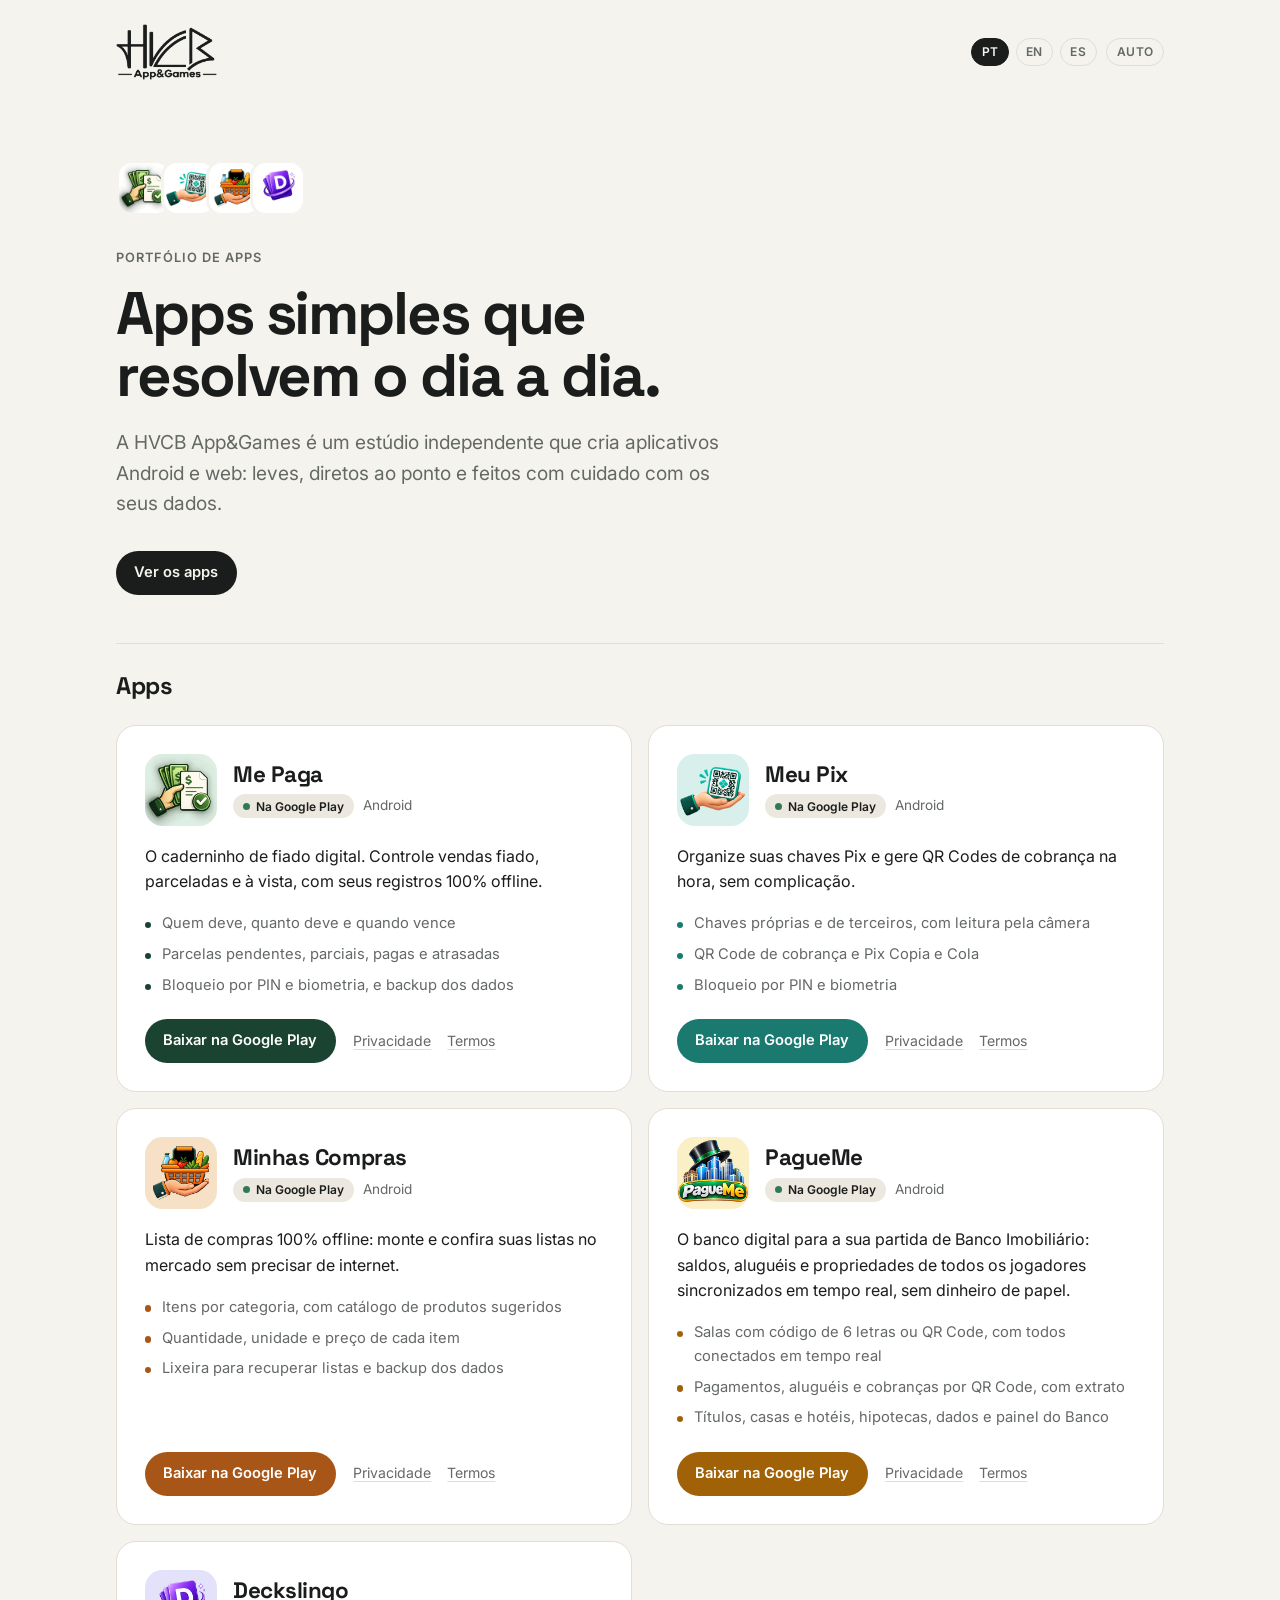
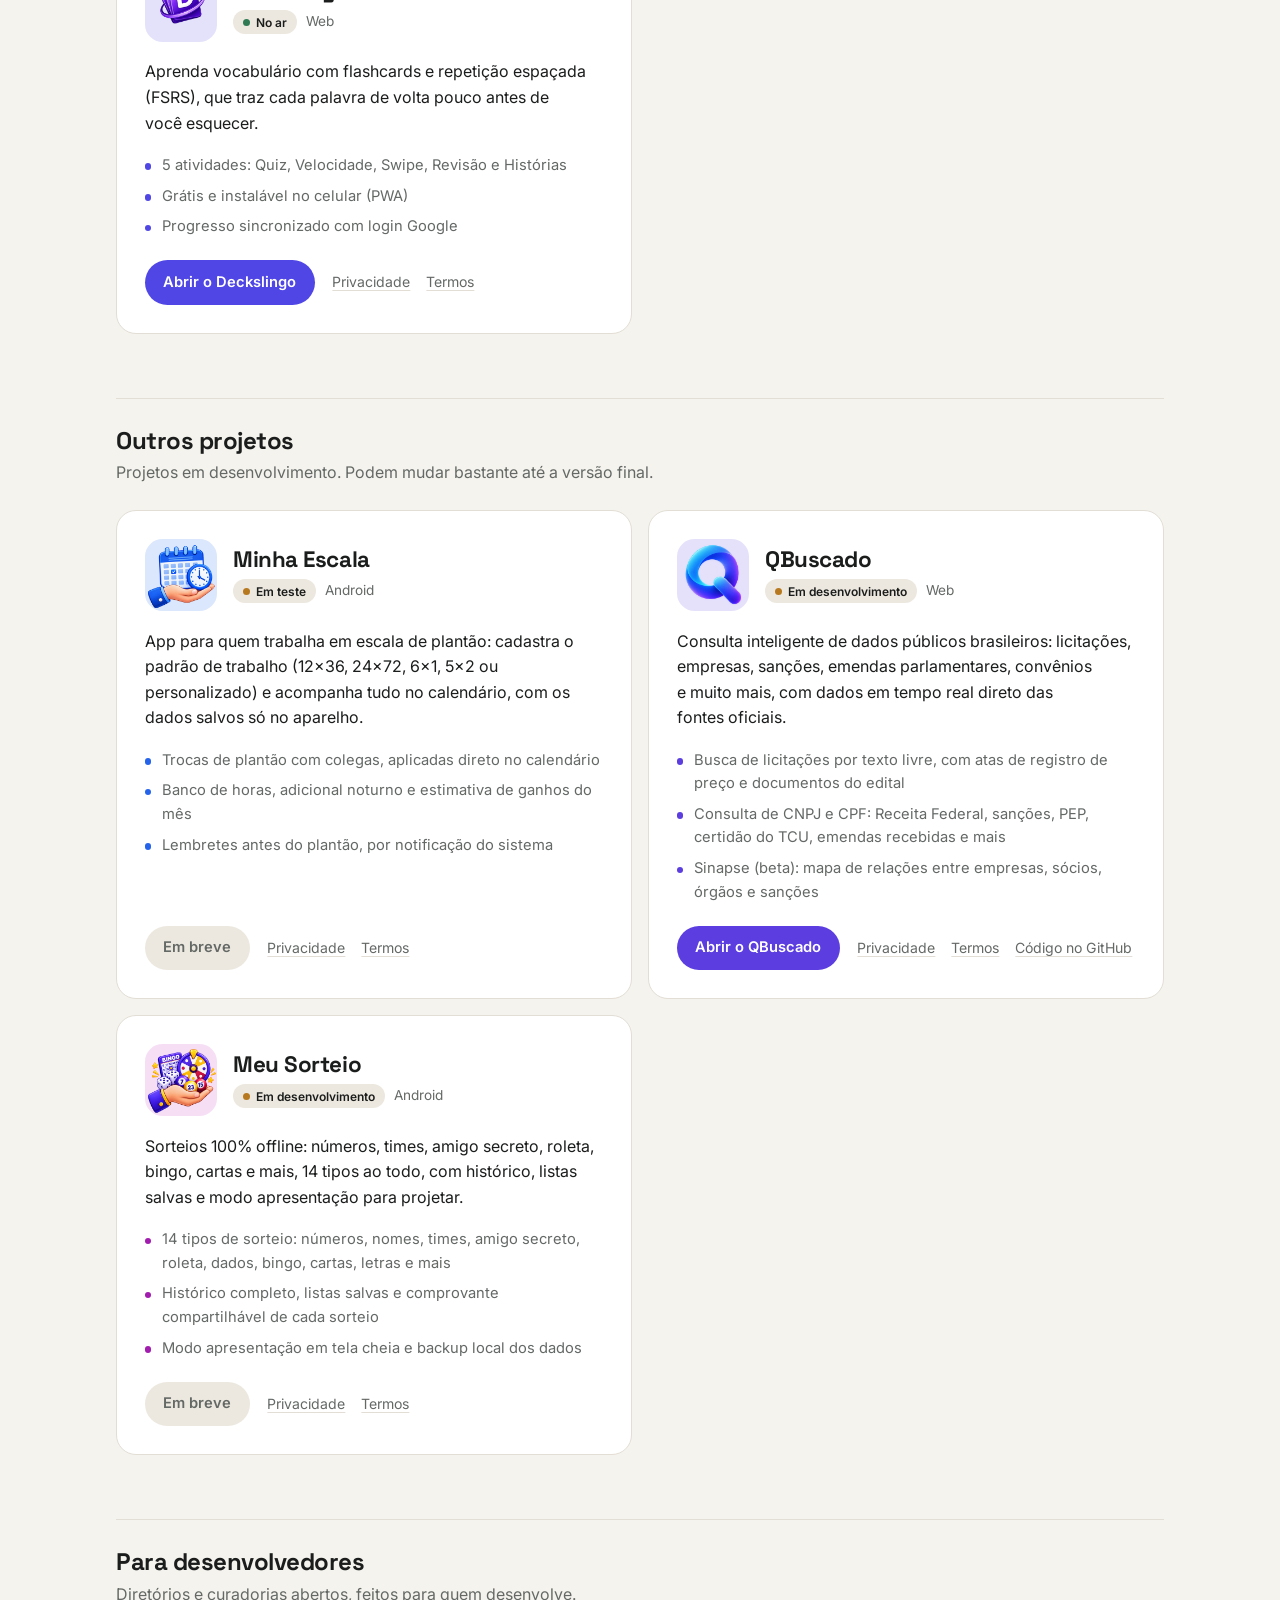
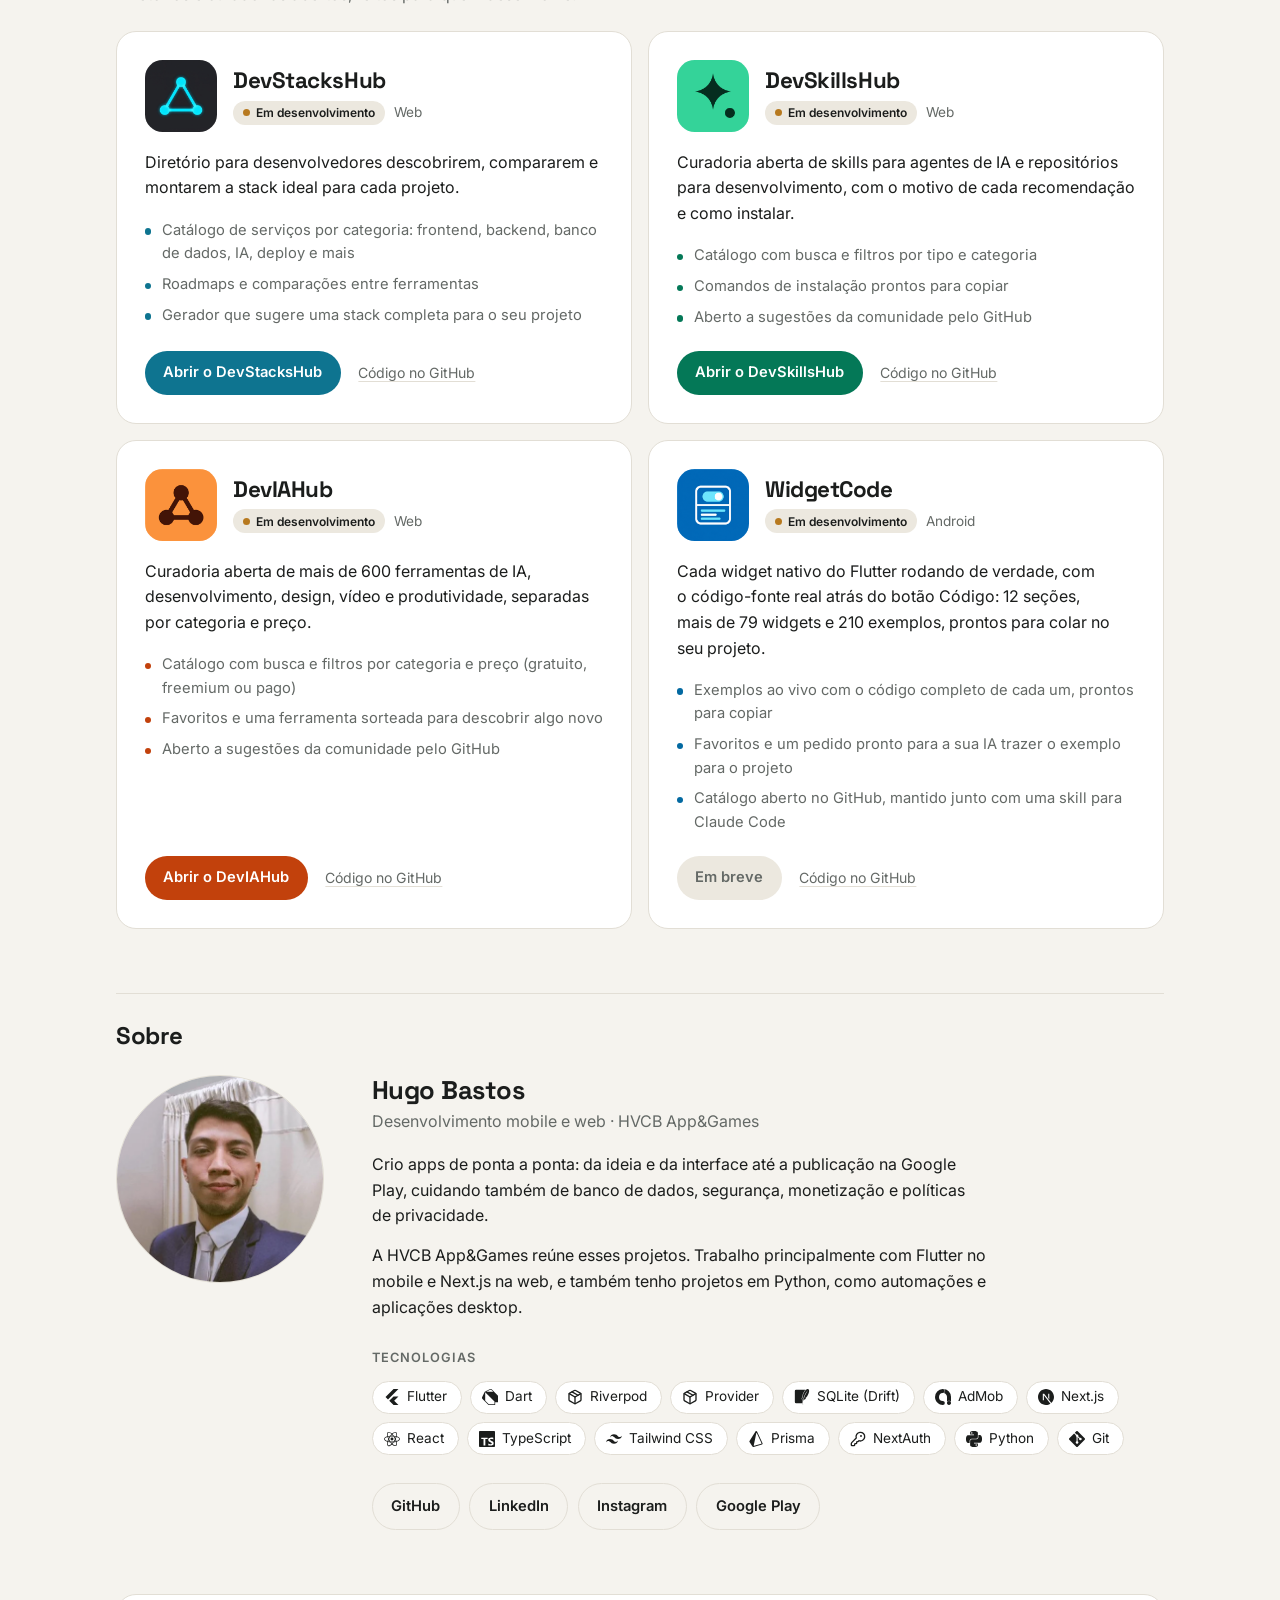
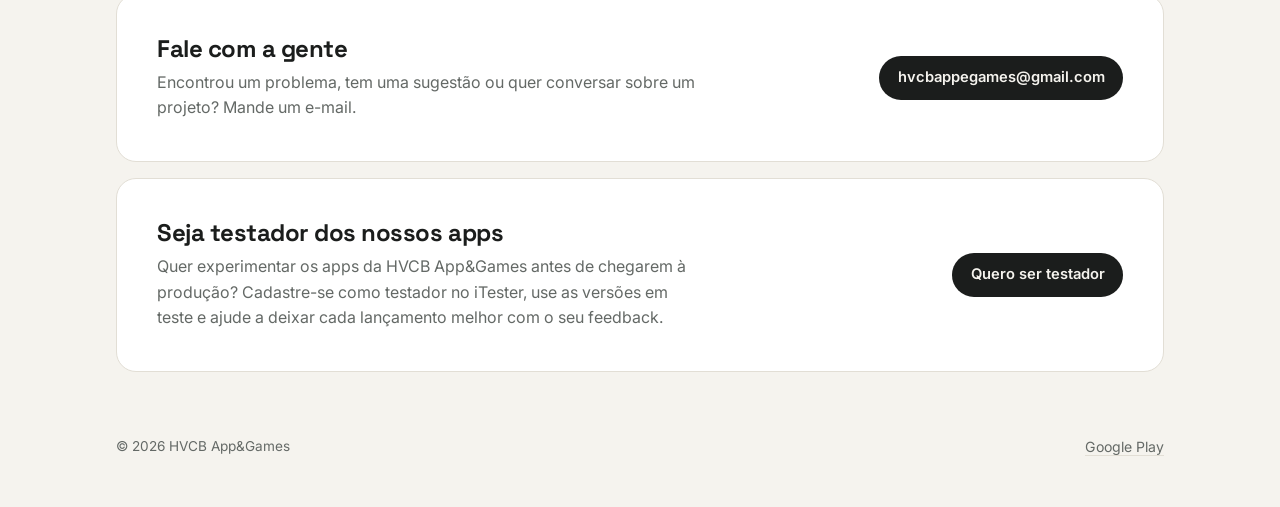
==== index.html @ fd50ecdd "feat: update PagueMe status to "On Google Play" and add app details in multiple languages" ====
<!DOCTYPE html>
<html lang="pt-BR">
<head>
<meta charset="utf-8">
<meta name="viewport" content="width=device-width, initial-scale=1">
<title>HVCB App&amp;Games — Apps para o dia a dia</title>
<meta name="description" content="Portfólio da HVCB App&amp;Games: Me Paga, Meu Pix, Minhas Compras e Deckslingo. Apps Android e web leves, diretos ao ponto e feitos com cuidado com os seus dados.">
<meta name="color-scheme" content="light dark">
<script>try{var t=localStorage.getItem("tema");if(t==="light"||t==="dark")document.documentElement.setAttribute("data-theme",t);}catch(e){}</script>
<meta name="theme-color" content="#F5F3EE" media="(prefers-color-scheme: light)">
<meta name="theme-color" content="#101211" media="(prefers-color-scheme: dark)">
<link rel="canonical" href="https://hugobastoss.github.io/hvcb-appgames/">
<link rel="alternate" hreflang="pt-BR" href="https://hugobastoss.github.io/hvcb-appgames/">
<link rel="alternate" hreflang="en" href="https://hugobastoss.github.io/hvcb-appgames/index-en.html">
<link rel="alternate" hreflang="es" href="https://hugobastoss.github.io/hvcb-appgames/index-es.html">
<link rel="alternate" hreflang="x-default" href="https://hugobastoss.github.io/hvcb-appgames/">
<meta property="og:type" content="website">
<meta property="og:title" content="HVCB App&amp;Games — Apps para o dia a dia">
<meta property="og:description" content="Me Paga, Meu Pix, Minhas Compras e Deckslingo.">
<meta property="og:url" content="https://hugobastoss.github.io/hvcb-appgames/">
<meta property="og:image" content="https://hugobastoss.github.io/hvcb-appgames/assets/banner-largo-grafite.webp">
<meta property="og:image:width" content="2172">
<meta property="og:image:height" content="724">
<meta name="twitter:card" content="summary_large_image">
<meta name="twitter:image" content="https://hugobastoss.github.io/hvcb-appgames/assets/banner-largo-grafite.webp">
<link rel="icon" href="favicon.svg" type="image/svg+xml">
<link rel="preconnect" href="https://fonts.googleapis.com">
<link rel="preconnect" href="https://fonts.gstatic.com" crossorigin>
<link rel="stylesheet" href="https://fonts.googleapis.com/css2?family=Inter:wght@400;500;600&family=Space+Grotesk:wght@600;700&display=swap">
<link rel="stylesheet" href="assets/styles.css">
<script src="assets/theme.js" defer></script>
</head>
<body>
<a class="pular-conteudo" href="#conteudo">Pular para o conteúdo</a>
<div class="container">
  <header class="topo">
    <a class="marca" href="index.html">
      <picture>
        <source srcset="assets/logo-horizontal-branco.webp" media="(prefers-color-scheme: dark)">
        <img src="assets/logo-horizontal-grafite.webp" alt="HVCB App&amp;Games" width="1353" height="753" fetchpriority="high">
      </picture>
    </a>
    <div class="topo-acoes">
      <nav class="idiomas" aria-label="Idioma">
        <a class="ativo" href="index.html" hreflang="pt-BR" aria-current="page">PT</a>
        <a href="index-en.html" hreflang="en">EN</a>
        <a href="index-es.html" hreflang="es">ES</a>
      </nav>
      <button type="button" class="tema-botao" id="temaBotao" aria-label="Tema: Auto. Toque para mudar.">Auto</button>
    </div>
  </header>

  <main id="conteudo" tabindex="-1">
    <section class="hero">
      <div class="hero-icones" aria-hidden="true">
        <img src="assets/icons/mepaga.png" alt="" width="56" height="56">
        <img src="assets/icons/meupix.png" alt="" width="56" height="56">
        <img src="assets/icons/minhascompras.png" alt="" width="56" height="56">
        <img src="assets/icons/deckslingo.png" alt="" width="56" height="56">
      </div>
      <p class="eyebrow">Portfólio de apps</p>
      <h1>Apps simples que resolvem o dia a dia.</h1>
      <p class="lead">A HVCB App&amp;Games é um estúdio independente que cria aplicativos Android e web: leves, diretos ao ponto e feitos com cuidado com os seus dados.</p>
      <div class="hero-acoes">
        <a class="botao botao--ink" href="#apps">Ver os apps</a>
      </div>
    </section>

    <section class="secao" id="apps" aria-labelledby="titulo-apps">
      <div class="secao-titulo"><h2 id="titulo-apps">Apps</h2></div>
      <div class="apps">

        <article class="app app--mepaga">
          <div class="app-topo">
            <img class="app-icone" src="assets/icons/mepaga.png" alt="" width="72" height="72" loading="lazy">
            <div class="app-nome">
              <h3 translate="no">Me Paga</h3>
              <p class="app-meta"><span class="status">Na Google Play</span><span>Android</span></p>
            </div>
          </div>
          <p>O caderninho de fiado digital. Controle vendas fiado, parceladas e à vista, com seus registros 100% offline.</p>
          <ul class="app-lista">
            <li>Quem deve, quanto deve e quando vence</li>
            <li>Parcelas pendentes, parciais, pagas e atrasadas</li>
            <li>Bloqueio por PIN e biometria, e backup dos dados</li>
          </ul>
          <div class="app-acoes">
            <a class="botao" href="https://play.google.com/store/apps/details?id=com.hvcb.appgames.mepaga" target="_blank" rel="noopener noreferrer">Baixar na Google Play</a>
            <span class="links-legais">
              <a class="link" href="https://hugobastoss.github.io/app-mepaga-docs/politica-de-privacidade.html" target="_blank" rel="noopener noreferrer">Privacidade</a>
              <a class="link" href="https://hugobastoss.github.io/app-mepaga-docs/termos-de-uso.html" target="_blank" rel="noopener noreferrer">Termos</a>
            </span>
          </div>
        </article>

        <article class="app app--meupix">
          <div class="app-topo">
            <img class="app-icone" src="assets/icons/meupix.png" alt="" width="72" height="72" loading="lazy">
            <div class="app-nome">
              <h3 translate="no">Meu Pix</h3>
              <p class="app-meta"><span class="status">Na Google Play</span><span>Android</span></p>
            </div>
          </div>
          <p>Organize suas chaves Pix e gere QR Codes de cobrança na hora, sem complicação.</p>
          <ul class="app-lista">
            <li>Chaves próprias e de terceiros, com leitura pela câmera</li>
            <li>QR Code de cobrança e Pix Copia e Cola</li>
            <li>Bloqueio por PIN e biometria</li>
          </ul>
          <div class="app-acoes">
            <a class="botao" href="https://play.google.com/store/apps/details?id=com.hvcb.appgames.meupix" target="_blank" rel="noopener noreferrer">Baixar na Google Play</a>
            <span class="links-legais">
              <a class="link" href="https://hugobastoss.github.io/app-meupix-docs/politica-de-privacidade.html" target="_blank" rel="noopener noreferrer">Privacidade</a>
              <a class="link" href="https://hugobastoss.github.io/app-meupix-docs/termos-de-uso.html" target="_blank" rel="noopener noreferrer">Termos</a>
            </span>
          </div>
        </article>

        <article class="app app--minhascompras">
          <div class="app-topo">
            <img class="app-icone" src="assets/icons/minhascompras.png" alt="" width="72" height="72" loading="lazy">
            <div class="app-nome">
              <h3 translate="no">Minhas Compras</h3>
              <p class="app-meta"><span class="status">Na Google Play</span><span>Android</span></p>
            </div>
          </div>
          <p>Lista de compras 100% offline: monte e confira suas listas no mercado sem precisar de internet.</p>
          <ul class="app-lista">
            <li>Itens por categoria, com catálogo de produtos sugeridos</li>
            <li>Quantidade, unidade e preço de cada item</li>
            <li>Lixeira para recuperar listas e backup dos dados</li>
          </ul>
          <div class="app-acoes">
            <a class="botao" href="https://play.google.com/store/apps/details?id=com.hvcb.appgames.minhascompras" target="_blank" rel="noopener noreferrer">Baixar na Google Play</a>
            <span class="links-legais">
              <a class="link" href="https://hugobastoss.github.io/app-minhas-compras-docs/politica-de-privacidade.html" target="_blank" rel="noopener noreferrer">Privacidade</a>
              <a class="link" href="https://hugobastoss.github.io/app-minhas-compras-docs/termos-de-uso.html" target="_blank" rel="noopener noreferrer">Termos</a>
            </span>
          </div>
        </article>

        <article class="app app--pagueme">
          <div class="app-topo">
            <img class="app-icone" src="assets/icons/pagueme.png" alt="" width="72" height="72" loading="lazy">
            <div class="app-nome">
              <h3 translate="no">PagueMe</h3>
              <p class="app-meta"><span class="status">Na Google Play</span><span>Android</span></p>
            </div>
          </div>
          <p>O banco digital para a sua partida de Banco Imobiliário: saldos, aluguéis e propriedades de todos os jogadores sincronizados em tempo real, sem dinheiro de papel.</p>
          <ul class="app-lista">
            <li>Salas com código de 6 letras ou QR Code, com todos conectados em tempo real</li>
            <li>Pagamentos, aluguéis e cobranças por QR Code, com extrato</li>
            <li>Títulos, casas e hotéis, hipotecas, dados e painel do Banco</li>
          </ul>
          <div class="app-acoes">
            <a class="botao" href="https://play.google.com/store/apps/details?id=com.hvcb.appgames.pague.me" target="_blank" rel="noopener noreferrer">Baixar na Google Play</a>
            <span class="links-legais">
              <a class="link" href="https://hugobastoss.github.io/app-pagueme-docs/politica-de-privacidade.html" target="_blank" rel="noopener noreferrer">Privacidade</a>
              <a class="link" href="https://hugobastoss.github.io/app-pagueme-docs/termos-de-uso.html" target="_blank" rel="noopener noreferrer">Termos</a>
            </span>
          </div>
        </article>

        <article class="app app--deckslingo">
          <div class="app-topo">
            <img class="app-icone" src="assets/icons/deckslingo.png" alt="" width="72" height="72" loading="lazy">
            <div class="app-nome">
              <h3 translate="no">Deckslingo</h3>
              <p class="app-meta"><span class="status">No ar</span><span>Web</span></p>
            </div>
          </div>
          <p>Aprenda vocabulário com flashcards e repetição espaçada (FSRS), que traz cada palavra de volta pouco antes de você esquecer.</p>
          <ul class="app-lista">
            <li>5 atividades: Quiz, Velocidade, Swipe, Revisão e Histórias</li>
            <li>Grátis e instalável no celular (PWA)</li>
            <li>Progresso sincronizado com login Google</li>
          </ul>
          <div class="app-acoes">
            <a class="botao" href="https://deckslingo.com" target="_blank" rel="noopener noreferrer">Abrir o Deckslingo</a>
            <span class="links-legais">
              <a class="link" href="https://deckslingo.com/privacidade" target="_blank" rel="noopener noreferrer">Privacidade</a>
              <a class="link" href="https://deckslingo.com/termos" target="_blank" rel="noopener noreferrer">Termos</a>
            </span>
          </div>
        </article>

      </div>
    </section>

    <section class="secao" id="projetos" aria-labelledby="titulo-projetos">
      <div class="secao-titulo">
        <h2 id="titulo-projetos">Outros projetos</h2>
        <p>Projetos em desenvolvimento. Podem mudar bastante até a versão final.</p>
      </div>
      <div class="apps apps--projetos">

        <article class="app app--minhaescala">
          <div class="app-topo">
            <img class="app-icone" src="assets/icons/minhaescala.png" alt="" width="72" height="72" loading="lazy">
            <div class="app-nome">
              <h3 translate="no">Minha Escala</h3>
              <p class="app-meta"><span class="status status--breve">Em teste</span><span>Android</span></p>
            </div>
          </div>
          <p>App para quem trabalha em escala de plantão: cadastra o padrão de trabalho (12x36, 24x72, 6x1, 5x2 ou personalizado) e acompanha tudo no calendário, com os dados salvos só no aparelho.</p>
          <ul class="app-lista">
            <li>Trocas de plantão com colegas, aplicadas direto no calendário</li>
            <li>Banco de horas, adicional noturno e estimativa de ganhos do mês</li>
            <li>Lembretes antes do plantão, por notificação do sistema</li>
          </ul>
          <div class="app-acoes">
            <span class="botao botao--off">Em breve</span>
            <span class="links-legais">
              <a class="link" href="https://hugobastoss.github.io/app-minha-escala-docs/politica-de-privacidade.html" target="_blank" rel="noopener noreferrer">Privacidade</a>
              <a class="link" href="https://hugobastoss.github.io/app-minha-escala-docs/termos-de-uso.html" target="_blank" rel="noopener noreferrer">Termos</a>
            </span>
          </div>
        </article>

        <article class="app app--qbuscado">
          <div class="app-topo">
            <img class="app-icone" src="assets/icons/qbuscado.png" alt="" width="72" height="72" loading="lazy">
            <div class="app-nome">
              <h3 translate="no">QBuscado</h3>
              <p class="app-meta"><span class="status status--breve">Em desenvolvimento</span><span>Web</span></p>
            </div>
          </div>
          <p>Consulta inteligente de dados públicos brasileiros: licitações, empresas, sanções, emendas parlamentares, convênios e muito mais, com dados em tempo real direto das fontes oficiais.</p>
          <ul class="app-lista">
            <li>Busca de licitações por texto livre, com atas de registro de preço e documentos do edital</li>
            <li>Consulta de CNPJ e CPF: Receita Federal, sanções, PEP, certidão do TCU, emendas recebidas e mais</li>
            <li>Sinapse (beta): mapa de relações entre empresas, sócios, órgãos e sanções</li>
          </ul>
          <div class="app-acoes">
            <a class="botao" href="https://qbuscado.vercel.app" target="_blank" rel="noopener noreferrer">Abrir o QBuscado</a>
            <span class="links-legais">
              <a class="link" href="https://qbuscado.vercel.app/politica-de-privacidade" target="_blank" rel="noopener noreferrer">Privacidade</a>
              <a class="link" href="https://qbuscado.vercel.app/termos-de-uso" target="_blank" rel="noopener noreferrer">Termos</a>
              <a class="link" href="https://github.com/hugobastoss/site-qbuscado" target="_blank" rel="noopener noreferrer">Código no GitHub</a>
            </span>
          </div>
        </article>

        <article class="app app--meusorteio">
          <div class="app-topo">
            <img class="app-icone" src="assets/icons/meusorteio.png" alt="" width="72" height="72" loading="lazy">
            <div class="app-nome">
              <h3 translate="no">Meu Sorteio</h3>
              <p class="app-meta"><span class="status status--breve">Em desenvolvimento</span><span>Android</span></p>
            </div>
          </div>
          <p>Sorteios 100% offline: números, times, amigo secreto, roleta, bingo, cartas e mais, 14 tipos ao todo, com histórico, listas salvas e modo apresentação para projetar.</p>
          <ul class="app-lista">
            <li>14 tipos de sorteio: números, nomes, times, amigo secreto, roleta, dados, bingo, cartas, letras e mais</li>
            <li>Histórico completo, listas salvas e comprovante compartilhável de cada sorteio</li>
            <li>Modo apresentação em tela cheia e backup local dos dados</li>
          </ul>
          <div class="app-acoes">
            <span class="botao botao--off">Em breve</span>
            <span class="links-legais">
              <a class="link" href="https://hugobastoss.github.io/app-meu-sorteio-docs/politica-de-privacidade.html" target="_blank" rel="noopener noreferrer">Privacidade</a>
              <a class="link" href="https://hugobastoss.github.io/app-meu-sorteio-docs/termos-de-uso.html" target="_blank" rel="noopener noreferrer">Termos</a>
            </span>
          </div>
        </article>

      </div>
    </section>

    <section class="secao" id="desenvolvedores" aria-labelledby="titulo-desenvolvedores">
      <div class="secao-titulo">
        <h2 id="titulo-desenvolvedores">Para desenvolvedores</h2>
        <p>Diretórios e curadorias abertos, feitos para quem desenvolve.</p>
      </div>
      <div class="apps apps--projetos">

        <article class="app app--devstackshub">
          <div class="app-topo">
            <img class="app-icone" src="assets/icons/devstackshub.png" alt="" width="72" height="72" loading="lazy">
            <div class="app-nome">
              <h3 translate="no">DevStacksHub</h3>
              <p class="app-meta"><span class="status status--breve">Em desenvolvimento</span><span>Web</span></p>
            </div>
          </div>
          <p>Diretório para desenvolvedores descobrirem, compararem e montarem a stack ideal para cada projeto.</p>
          <ul class="app-lista">
            <li>Catálogo de serviços por categoria: frontend, backend, banco de dados, IA, deploy e mais</li>
            <li>Roadmaps e comparações entre ferramentas</li>
            <li>Gerador que sugere uma stack completa para o seu projeto</li>
          </ul>
          <div class="app-acoes">
            <a class="botao" href="https://hugobastoss.github.io/devstackshub/" target="_blank" rel="noopener noreferrer">Abrir o DevStacksHub</a>
            <span class="links-legais">
              <a class="link" href="https://github.com/hugobastoss/devstackshub" target="_blank" rel="noopener noreferrer">Código no GitHub</a>
            </span>
          </div>
        </article>

        <article class="app app--devskillshub">
          <div class="app-topo">
            <img class="app-icone" src="assets/icons/devskillshub.png" alt="" width="72" height="72" loading="lazy">
            <div class="app-nome">
              <h3 translate="no">DevSkillsHub</h3>
              <p class="app-meta"><span class="status status--breve">Em desenvolvimento</span><span>Web</span></p>
            </div>
          </div>
          <p>Curadoria aberta de skills para agentes de IA e repositórios para desenvolvimento, com o motivo de cada recomendação e como instalar.</p>
          <ul class="app-lista">
            <li>Catálogo com busca e filtros por tipo e categoria</li>
            <li>Comandos de instalação prontos para copiar</li>
            <li>Aberto a sugestões da comunidade pelo GitHub</li>
          </ul>
          <div class="app-acoes">
            <a class="botao" href="https://hugobastoss.github.io/devskillshub/" target="_blank" rel="noopener noreferrer">Abrir o DevSkillsHub</a>
            <span class="links-legais">
              <a class="link" href="https://github.com/hugobastoss/devskillshub" target="_blank" rel="noopener noreferrer">Código no GitHub</a>
            </span>
          </div>
        </article>

        <article class="app app--deviahub">
          <div class="app-topo">
            <img class="app-icone" src="assets/icons/deviahub.png" alt="" width="72" height="72" loading="lazy">
            <div class="app-nome">
              <h3 translate="no">DevIAHub</h3>
              <p class="app-meta"><span class="status status--breve">Em desenvolvimento</span><span>Web</span></p>
            </div>
          </div>
          <p>Curadoria aberta de mais de 600 ferramentas de IA, desenvolvimento, design, vídeo e produtividade, separadas por categoria e preço.</p>
          <ul class="app-lista">
            <li>Catálogo com busca e filtros por categoria e preço (gratuito, freemium ou pago)</li>
            <li>Favoritos e uma ferramenta sorteada para descobrir algo novo</li>
            <li>Aberto a sugestões da comunidade pelo GitHub</li>
          </ul>
          <div class="app-acoes">
            <a class="botao" href="https://hugobastoss.github.io/deviahub/" target="_blank" rel="noopener noreferrer">Abrir o DevIAHub</a>
            <span class="links-legais">
              <a class="link" href="https://github.com/hugobastoss/deviahub" target="_blank" rel="noopener noreferrer">Código no GitHub</a>
            </span>
          </div>
        </article>

        <article class="app app--widgetcode">
          <div class="app-topo">
            <img class="app-icone" src="assets/icons/widgetcode.png" alt="" width="72" height="72" loading="lazy">
            <div class="app-nome">
              <h3 translate="no">WidgetCode</h3>
              <p class="app-meta"><span class="status status--breve">Em desenvolvimento</span><span>Android</span></p>
            </div>
          </div>
          <p>Cada widget nativo do Flutter rodando de verdade, com o código-fonte real atrás do botão Código: 12 seções, mais de 79 widgets e 210 exemplos, prontos para colar no seu projeto.</p>
          <ul class="app-lista">
            <li>Exemplos ao vivo com o código completo de cada um, prontos para copiar</li>
            <li>Favoritos e um pedido pronto para a sua IA trazer o exemplo para o projeto</li>
            <li>Catálogo aberto no GitHub, mantido junto com uma skill para Claude Code</li>
          </ul>
          <div class="app-acoes">
            <span class="botao botao--off">Em breve</span>
            <span class="links-legais">
              <a class="link" href="https://github.com/hugobastoss/widgetcode" target="_blank" rel="noopener noreferrer">Código no GitHub</a>
            </span>
          </div>
        </article>

      </div>
    </section>

    <section class="secao" id="sobre" aria-labelledby="titulo-sobre">
      <div class="secao-titulo"><h2 id="titulo-sobre">Sobre</h2></div>
      <div class="sobre">
        <img class="sobre-foto" src="assets/hugo-bastos.webp" alt="Foto de Hugo Bastos" width="416" height="416" loading="lazy">
        <div>
          <p class="sobre-nome">Hugo Bastos</p>
          <p class="sobre-papel">Desenvolvimento mobile e web · HVCB App&amp;Games</p>
          <div class="sobre-texto">
            <p>Crio apps de ponta a ponta: da ideia e da interface até a publicação na Google Play, cuidando também de banco de dados, segurança, monetização e políticas de privacidade.</p>
            <p>A HVCB App&amp;Games reúne esses projetos. Trabalho principalmente com Flutter no mobile e Next.js na web, e também tenho projetos em Python, como automações e aplicações desktop.</p>
          </div>

          <h3>Tecnologias</h3>
          <ul class="tecnologias">
            <li><svg aria-hidden="true"><use href="assets/tecnologias.svg#flutter"></use></svg>Flutter</li>
            <li><svg aria-hidden="true"><use href="assets/tecnologias.svg#dart"></use></svg>Dart</li>
            <li><svg aria-hidden="true"><use href="assets/tecnologias.svg#riverpod"></use></svg>Riverpod</li>
            <li><svg aria-hidden="true"><use href="assets/tecnologias.svg#provider"></use></svg>Provider</li>
            <li><svg aria-hidden="true"><use href="assets/tecnologias.svg#sqlite"></use></svg>SQLite (Drift)</li>
            <li><svg aria-hidden="true"><use href="assets/tecnologias.svg#admob"></use></svg>AdMob</li>
            <li><svg aria-hidden="true"><use href="assets/tecnologias.svg#nextjs"></use></svg>Next.js</li>
            <li><svg aria-hidden="true"><use href="assets/tecnologias.svg#react"></use></svg>React</li>
            <li><svg aria-hidden="true"><use href="assets/tecnologias.svg#typescript"></use></svg>TypeScript</li>
            <li><svg aria-hidden="true"><use href="assets/tecnologias.svg#tailwind"></use></svg>Tailwind CSS</li>
            <li><svg aria-hidden="true"><use href="assets/tecnologias.svg#prisma"></use></svg>Prisma</li>
            <li><svg aria-hidden="true"><use href="assets/tecnologias.svg#nextauth"></use></svg>NextAuth</li>
            <li><svg aria-hidden="true"><use href="assets/tecnologias.svg#python"></use></svg>Python</li>
            <li><svg aria-hidden="true"><use href="assets/tecnologias.svg#git"></use></svg>Git</li>
          </ul>

          <div class="sobre-links">
            <a class="botao botao--contorno" href="https://github.com/hugobastoss" target="_blank" rel="noopener noreferrer">GitHub</a>
            <a class="botao botao--contorno" href="https://www.linkedin.com/in/ihugobastos/" target="_blank" rel="noopener noreferrer">LinkedIn</a>
            <a class="botao botao--contorno" href="https://www.instagram.com/ihugobastos" target="_blank" rel="noopener noreferrer">Instagram</a>
            <a class="botao botao--contorno" href="https://play.google.com/store/apps/developer?id=HVCB+App%26Games" target="_blank" rel="noopener noreferrer">Google Play</a>
          </div>
        </div>
      </div>
    </section>

    <section class="secao secao--junto" id="contato" aria-labelledby="titulo-contato">
      <div class="contato">
        <div>
          <h2 id="titulo-contato">Fale com a gente</h2>
          <p>Encontrou um problema, tem uma sugestão ou quer conversar sobre um projeto? Mande um e-mail.</p>
        </div>
        <a class="botao botao--ink" href="mailto:hvcbappegames@gmail.com" target="_blank" rel="noopener noreferrer">hvcbappegames@gmail.com</a>
      </div>
    </section>

    <section class="secao" id="testadores" aria-labelledby="titulo-testadores">
      <div class="contato">
        <div>
          <h2 id="titulo-testadores">Seja testador dos nossos apps</h2>
          <p>Quer experimentar os apps da HVCB App&amp;Games antes de chegarem à produção? Cadastre-se como testador no iTester, use as versões em teste e ajude a deixar cada lançamento melhor com o seu feedback.</p>
        </div>
        <a class="botao botao--ink" href="https://itester.app/pt/user_profile/32" target="_blank" rel="noopener noreferrer">Quero ser testador</a>
      </div>
    </section>
  </main>

  <footer class="rodape">
    <span>© 2026 HVCB App&amp;Games</span>
    <a class="link" href="https://play.google.com/store/apps/developer?id=HVCB+App%26Games" target="_blank" rel="noopener noreferrer">Google Play</a>
  </footer>
</div>
</body>
</html>
---- assets/styles.css ----
:root {
  --paper: #F5F3EE;
  --ink: #1B1D1C;
  --muted: #646966;
  --line: #E2DED5;
  --card: #FFFFFF;
  --soft: #ECE8DF;
  --ok: #2F7A54;
  --wait: #B7791F;
  --radius: 20px;
  --display: "Space Grotesk", ui-sans-serif, system-ui, -apple-system, "Segoe UI", Roboto, sans-serif;
  --body: "Inter", ui-sans-serif, system-ui, -apple-system, "Segoe UI", Roboto, sans-serif;
  color-scheme: light;
}

/* Modo escuro: pelo sistema (se o usuário não escolheu manualmente)... */
@media (prefers-color-scheme: dark) {
  :root:not([data-theme="light"]) {
    --paper: #101211;
    --ink: #ECEAE4;
    --muted: #9CA19E;
    --line: #272B29;
    --card: #181B1A;
    --soft: #222625;
    --ok: #5BC08A;
    --wait: #E0A552;
    color-scheme: dark;
  }
}

/* ...ou escolhido manualmente pelo alternador de tema (assets/theme.js) */
:root[data-theme="dark"] {
  --paper: #101211;
  --ink: #ECEAE4;
  --muted: #9CA19E;
  --line: #272B29;
  --card: #181B1A;
  --soft: #222625;
  --ok: #5BC08A;
  --wait: #E0A552;
  color-scheme: dark;
}

* { margin: 0; padding: 0; box-sizing: border-box; }

html { scroll-behavior: smooth; }

body {
  background: var(--paper);
  color: var(--ink);
  font-family: var(--body);
  font-size: 16px;
  line-height: 1.6;
  -webkit-font-smoothing: antialiased;
  transition: background-color 0.2s ease, color 0.2s ease;
}

a { color: inherit; touch-action: manipulation; -webkit-tap-highlight-color: transparent; }
img { max-width: 100%; display: block; }
a:focus-visible, button:focus-visible { outline: 2px solid var(--ink); outline-offset: 3px; border-radius: 6px; }
p { text-wrap: pretty; }

.pular-conteudo {
  position: absolute; top: -3rem; left: 1rem; z-index: 10;
  background: var(--ink); color: var(--paper);
  padding: 0.6rem 1.1rem; border-radius: 0.6rem;
  text-decoration: none; font-weight: 600; font-size: 0.9rem;
  transition: top 0.15s ease;
}
.pular-conteudo:focus-visible { top: 1rem; outline-offset: 2px; }

.container { max-width: 68rem; margin: 0 auto; padding-inline: 1.25rem; }

/* Topo */
.topo {
  display: flex; align-items: center; justify-content: space-between;
  flex-wrap: wrap; gap: 1rem; padding-block: 1.5rem;
}
.marca { display: block; text-decoration: none; }
.marca img { height: 3.5rem; width: auto; }
.topo-acoes { display: flex; align-items: center; gap: 0.6rem; }
.idiomas { display: flex; gap: 0.4rem; }
.idiomas a {
  font-size: 0.75rem; font-weight: 600; letter-spacing: 0.03em; text-transform: uppercase;
  text-decoration: none; color: var(--muted);
  padding: 0.2rem 0.6rem; border: 1px solid var(--line); border-radius: 999px;
  transition: color 0.15s ease, border-color 0.15s ease, background 0.15s ease;
}
.idiomas a:hover { color: var(--ink); border-color: var(--muted); }
.idiomas a.ativo { background: var(--ink); border-color: var(--ink); color: var(--paper); }

.tema-botao {
  font: inherit; font-size: 0.75rem; font-weight: 600; letter-spacing: 0.03em; text-transform: uppercase;
  color: var(--muted); background: transparent; cursor: pointer;
  padding: 0.2rem 0.6rem; border: 1px solid var(--line); border-radius: 999px;
  transition: color 0.15s ease, border-color 0.15s ease, background 0.15s ease;
}
.tema-botao:hover { color: var(--ink); border-color: var(--muted); }

/* Hero */
.hero { padding-block: 3.5rem 3rem; max-width: 46rem; }
.hero-icones { display: flex; margin-bottom: 2rem; }
.hero-icones img {
  width: 3.5rem; height: 3.5rem; object-fit: cover;
  border-radius: 1rem; border: 3px solid var(--paper); background: var(--card);
  margin-left: -0.7rem;
}
.hero-icones img:first-child { margin-left: 0; }
.eyebrow {
  font-size: 0.8rem; font-weight: 600; letter-spacing: 0.08em;
  text-transform: uppercase; color: var(--muted); margin-bottom: 0.9rem;
}
h1 {
  font-family: var(--display); font-weight: 700;
  font-size: clamp(2.3rem, 6.5vw, 3.75rem); line-height: 1.04; letter-spacing: -0.035em;
  margin-bottom: 1.2rem; text-wrap: balance;
}
.lead { font-size: clamp(1.05rem, 2.2vw, 1.2rem); color: var(--muted); max-width: 38rem; }
.hero-acoes { display: flex; flex-wrap: wrap; align-items: center; gap: 0.75rem 1.25rem; margin-top: 2rem; }

/* Seções */
.secao { padding-bottom: 4rem; }
.secao--junto { padding-bottom: 1rem; }
.secao-titulo { padding-top: 1.75rem; margin-bottom: 1.5rem; border-top: 1px solid var(--line); }
h2 { font-family: var(--display); font-size: 1.5rem; letter-spacing: -0.02em; line-height: 1.2; text-wrap: balance; }
.secao-titulo p { color: var(--muted); margin-top: 0.3rem; }

/* Cards de app */
.apps {
  display: grid; gap: 1rem;
  grid-template-columns: repeat(auto-fit, minmax(min(100%, 22rem), 1fr));
}
/* auto-fill keeps a lone project card at the same width as the app cards */
.apps--projetos { grid-template-columns: repeat(auto-fill, minmax(min(100%, 22rem), 1fr)); }
.app {
  --accent: var(--ink); --accent-soft: var(--soft); --on-accent: var(--paper);
  position: relative;
  display: flex; flex-direction: column; gap: 1.1rem;
  background: var(--card); border: 1px solid var(--line); border-radius: var(--radius);
  padding: clamp(1.25rem, 3vw, 1.75rem);
  transition: border-color 0.2s ease, transform 0.2s ease, background-color 0.2s ease;
}
.app::after {
  content: ""; position: absolute; inset: 0; border-radius: inherit; pointer-events: none;
  box-shadow: 0 16px 32px -20px var(--accent);
  opacity: 0; transition: opacity 0.2s ease;
}
.app:hover {
  border-color: var(--accent);
  transform: translateY(-3px);
}
.app:hover::after { opacity: 1; }

.app-topo { display: flex; align-items: center; gap: 1rem; }
.app-icone {
  width: 4.5rem; height: 4.5rem; flex-shrink: 0; object-fit: cover;
  border-radius: 1.1rem; background: var(--accent-soft);
}
.app-nome { min-width: 0; }
.app-nome h3 { font-family: var(--display); font-size: 1.4rem; letter-spacing: -0.02em; line-height: 1.2; }
.app-meta {
  display: flex; flex-wrap: wrap; align-items: center; gap: 0.35rem 0.6rem;
  margin-top: 0.35rem; font-size: 0.85rem; color: var(--muted);
}
.status {
  display: inline-flex; align-items: center; gap: 0.4rem;
  font-size: 0.75rem; font-weight: 600; color: var(--ink); white-space: nowrap;
  padding: 0.15rem 0.6rem; border-radius: 999px; background: var(--soft);
}
.status::before { content: ""; width: 0.45rem; height: 0.45rem; border-radius: 50%; background: var(--ok); }
.status--breve::before { background: var(--wait); }

.app-lista { list-style: none; display: grid; gap: 0.45rem; font-size: 0.92rem; color: var(--muted); }
.app-lista li { display: flex; gap: 0.65rem; }
.app-lista li::before {
  content: ""; flex-shrink: 0; margin-top: 0.6rem;
  width: 0.4rem; height: 0.4rem; border-radius: 50%; background: var(--accent);
}

.app-acoes {
  display: flex; flex-wrap: wrap; align-items: center; gap: 0.75rem 1.1rem;
  margin-top: auto; padding-top: 0.25rem;
}
.botao {
  display: inline-flex; align-items: center;
  font-size: 0.92rem; font-weight: 600; text-decoration: none; overflow-wrap: anywhere;
  padding: 0.65rem 1.15rem; border-radius: 999px;
  background: var(--accent); color: var(--on-accent);
  transition: opacity 0.15s ease, transform 0.1s ease;
}
.botao:hover { opacity: 0.88; }
.botao:active { transform: scale(0.97); }
.botao--off { background: var(--soft); color: var(--muted); }
.links-legais { display: flex; gap: 1rem; }
.link {
  font-size: 0.88rem; color: var(--muted);
  text-decoration: underline; text-decoration-color: var(--line); text-underline-offset: 3px;
  transition: color 0.15s ease, text-decoration-color 0.15s ease;
}
.link:hover { color: var(--ink); text-decoration-color: currentColor; }

@media (prefers-reduced-motion: reduce) {
  html { scroll-behavior: auto; }
  .app, .botao, .idiomas a, .link { transition: none; }
  .app:hover { transform: none; }
}

.app--mepaga        { --accent: #1B4332; --accent-soft: #DDEEE2; --on-accent: #FFFFFF; }
.app--meupix        { --accent: #1A7A70; --accent-soft: #D9EFEC; --on-accent: #FFFFFF; }
.app--minhascompras { --accent: #A85618; --accent-soft: #F7E1C6; --on-accent: #FFFFFF; }
.app--deckslingo    { --accent: #4F46E5; --accent-soft: #E4E2FB; --on-accent: #FFFFFF; }
.app--devstackshub  { --accent: #0E7490; --accent-soft: #D5F3F9; --on-accent: #FFFFFF; }
.app--devskillshub  { --accent: #047857; --accent-soft: #D1FAE5; --on-accent: #FFFFFF; }
.app--pagueme       { --accent: #A16207; --accent-soft: #FBEFC5; --on-accent: #FFFFFF; }
.app--qbuscado      { --accent: #5B3DE0; --accent-soft: #E6E1FB; --on-accent: #FFFFFF; }
.app--minhaescala   { --accent: #2563EB; --accent-soft: #DBE7FC; --on-accent: #FFFFFF; }
.app--deviahub      { --accent: #C2410C; --accent-soft: #FDE6D1; --on-accent: #FFFFFF; }
.app--widgetcode    { --accent: #0369A1; --accent-soft: #D6ECFB; --on-accent: #FFFFFF; }
.app--meusorteio    { --accent: #A21CAF; --accent-soft: #F6DFF5; --on-accent: #FFFFFF; }

@media (prefers-color-scheme: dark) {
  :root:not([data-theme="light"]) .app--pagueme { --accent: #F5C542; --accent-soft: #33290F; --on-accent: #1F1805; }
  :root:not([data-theme="light"]) .app--qbuscado { --accent: #9B8AFA; --accent-soft: #241F3D; --on-accent: #130F26; }
  :root:not([data-theme="light"]) .app--minhaescala { --accent: #60A5FA; --accent-soft: #15233D; --on-accent: #071224; }
  :root:not([data-theme="light"]) .app--deviahub { --accent: #FB923C; --accent-soft: #3A2415; --on-accent: #241405; }
  :root:not([data-theme="light"]) .app--widgetcode { --accent: #38BDF8; --accent-soft: #0F2938; --on-accent: #04141F; }
  :root:not([data-theme="light"]) .app--meusorteio { --accent: #E879F9; --accent-soft: #3A1638; --on-accent: #230D21; }
  :root:not([data-theme="light"]) .app--devstackshub { --accent: #22D3EE; --accent-soft: #10303A; --on-accent: #06222A; }
  :root:not([data-theme="light"]) .app--devskillshub { --accent: #34D399; --accent-soft: #0F2E24; --on-accent: #052E1F; }
  :root:not([data-theme="light"]) .app--mepaga { --accent: #5BC08A; --accent-soft: #1E3226; --on-accent: #0E1A13; }
  :root:not([data-theme="light"]) .app--meupix { --accent: #5FD1C4; --accent-soft: #17302D; --on-accent: #0B1A18; }
  :root:not([data-theme="light"]) .app--minhascompras { --accent: #F0A25E; --accent-soft: #3A2A1C; --on-accent: #1E130A; }
  :root:not([data-theme="light"]) .app--deckslingo { --accent: #9A94F7; --accent-soft: #25234A; --on-accent: #12112A; }
}

:root[data-theme="dark"] .app--pagueme { --accent: #F5C542; --accent-soft: #33290F; --on-accent: #1F1805; }
:root[data-theme="dark"] .app--qbuscado { --accent: #9B8AFA; --accent-soft: #241F3D; --on-accent: #130F26; }
:root[data-theme="dark"] .app--minhaescala { --accent: #60A5FA; --accent-soft: #15233D; --on-accent: #071224; }
:root[data-theme="dark"] .app--deviahub { --accent: #FB923C; --accent-soft: #3A2415; --on-accent: #241405; }
:root[data-theme="dark"] .app--widgetcode { --accent: #38BDF8; --accent-soft: #0F2938; --on-accent: #04141F; }
:root[data-theme="dark"] .app--meusorteio { --accent: #E879F9; --accent-soft: #3A1638; --on-accent: #230D21; }
:root[data-theme="dark"] .app--devstackshub { --accent: #22D3EE; --accent-soft: #10303A; --on-accent: #06222A; }
:root[data-theme="dark"] .app--devskillshub { --accent: #34D399; --accent-soft: #0F2E24; --on-accent: #052E1F; }
:root[data-theme="dark"] .app--mepaga { --accent: #5BC08A; --accent-soft: #1E3226; --on-accent: #0E1A13; }
:root[data-theme="dark"] .app--meupix { --accent: #5FD1C4; --accent-soft: #17302D; --on-accent: #0B1A18; }
:root[data-theme="dark"] .app--minhascompras { --accent: #F0A25E; --accent-soft: #3A2A1C; --on-accent: #1E130A; }
:root[data-theme="dark"] .app--deckslingo { --accent: #9A94F7; --accent-soft: #25234A; --on-accent: #12112A; }

/* Sobre */
.sobre {
  display: grid; gap: clamp(1.5rem, 4vw, 3rem); align-items: start;
  grid-template-columns: minmax(0, 1fr);
}
.sobre-foto {
  width: 9rem; height: auto; aspect-ratio: 1; object-fit: cover;
  border-radius: 50%; border: 1px solid var(--line); background: var(--soft);
}
.sobre-nome { font-family: var(--display); font-weight: 700; font-size: 1.6rem; letter-spacing: -0.02em; line-height: 1.2; }
.sobre-papel { color: var(--muted); margin-top: 0.2rem; }
.sobre-texto { display: grid; gap: 0.9rem; margin-top: 1.1rem; max-width: 42rem; }
.sobre h3 {
  font-size: 0.8rem; font-weight: 600; letter-spacing: 0.08em; text-transform: uppercase;
  color: var(--muted); margin: 1.75rem 0 0.75rem;
}
.tecnologias { list-style: none; display: flex; flex-wrap: wrap; gap: 0.5rem; }
.tecnologias li {
  display: inline-flex; align-items: center; gap: 0.45rem;
  font-size: 0.85rem; background: var(--card);
  padding: 0.3rem 0.85rem 0.3rem 0.7rem; border: 1px solid var(--line); border-radius: 999px;
}
.tecnologias svg { width: 1rem; height: 1rem; flex-shrink: 0; fill: currentColor; }
.sobre-links { display: flex; flex-wrap: wrap; gap: 0.6rem; margin-top: 1.75rem; }
.botao--contorno { background: transparent; color: var(--ink); border: 1px solid var(--line); }
.botao--contorno:hover { border-color: var(--ink); opacity: 1; }

@media (min-width: 48rem) {
  .sobre { grid-template-columns: 13rem minmax(0, 1fr); }
  .sobre-foto { width: 13rem; }
}

/* Contato */
.contato {
  display: flex; flex-wrap: wrap; align-items: center; justify-content: space-between; gap: 1.25rem;
  background: var(--card); border: 1px solid var(--line); border-radius: var(--radius);
  padding: clamp(1.5rem, 4vw, 2.5rem);
}
.contato h2 { margin-bottom: 0.4rem; }
.contato p { color: var(--muted); max-width: 34rem; }
.botao--ink { background: var(--ink); color: var(--paper); }

/* Rodapé */
.rodape {
  display: flex; flex-wrap: wrap; justify-content: space-between; gap: 0.5rem;
  padding-block: 0 3rem; font-size: 0.85rem; color: var(--muted);
}
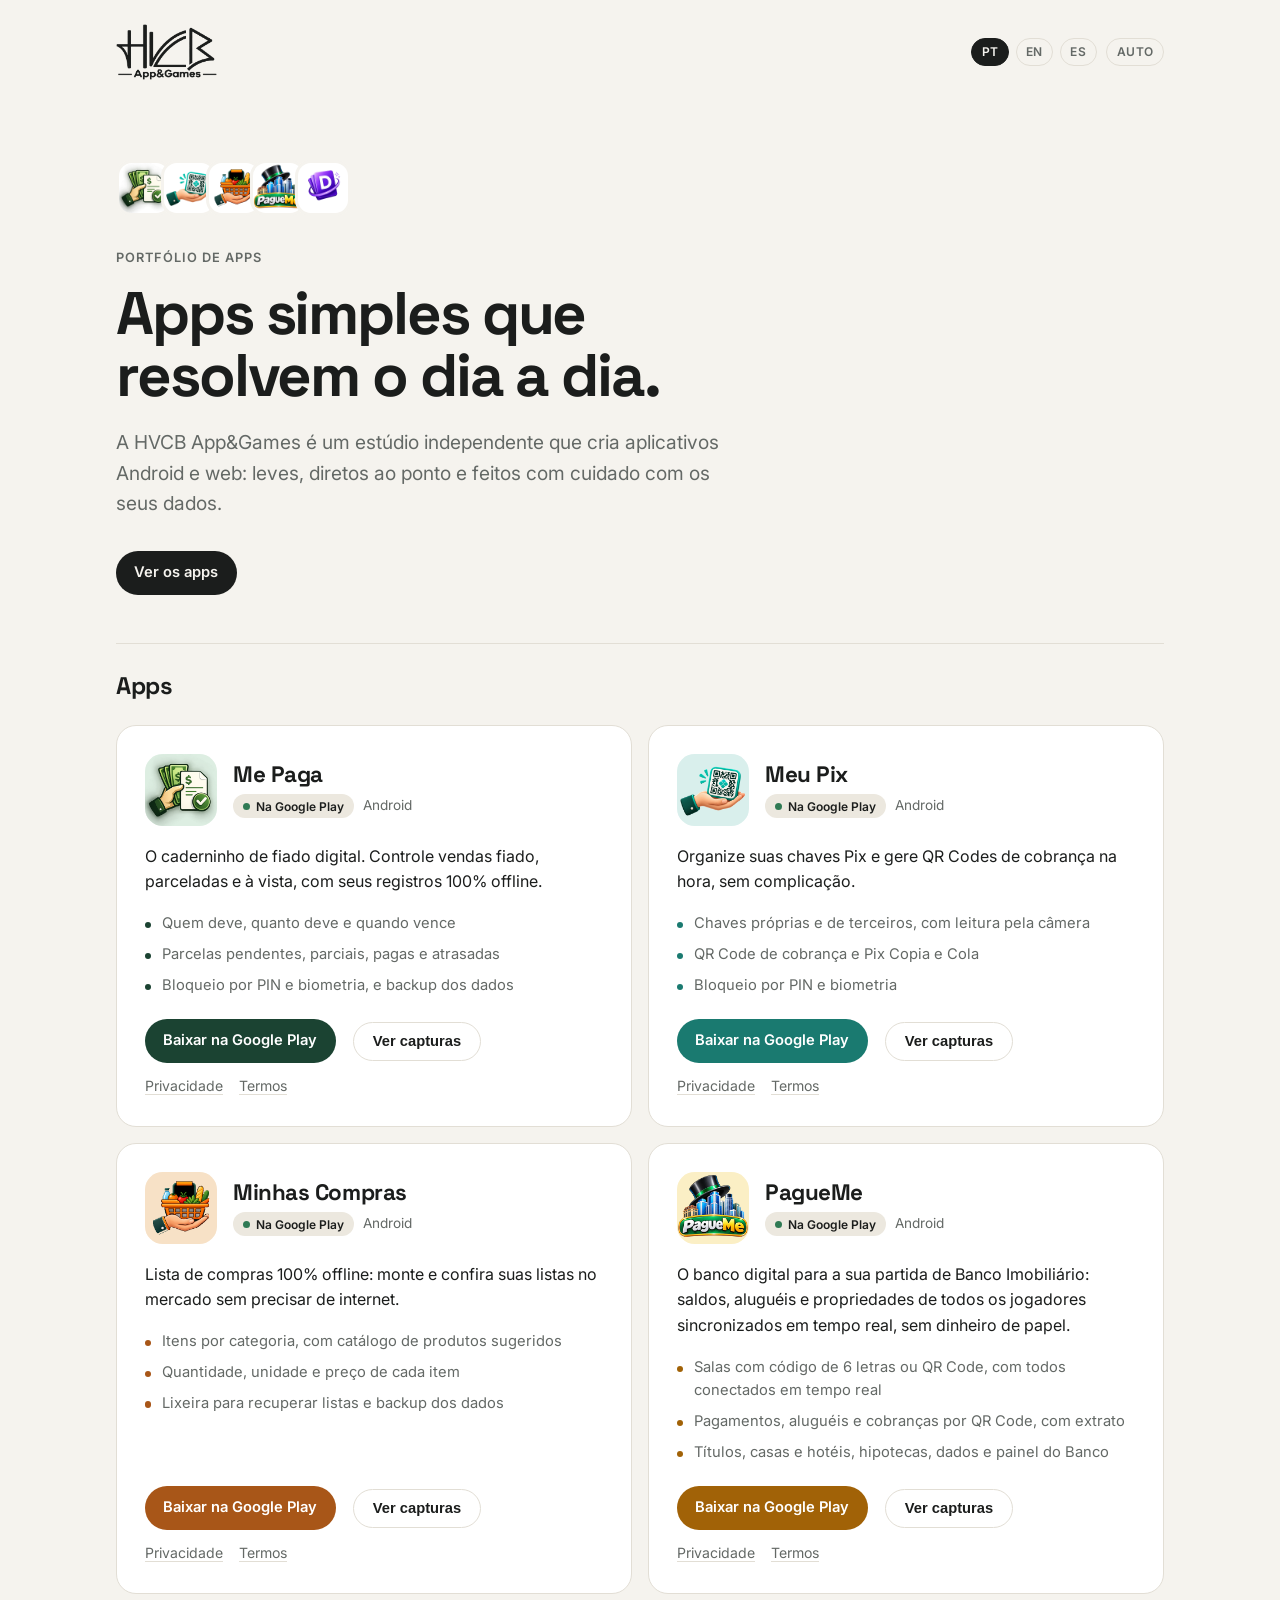
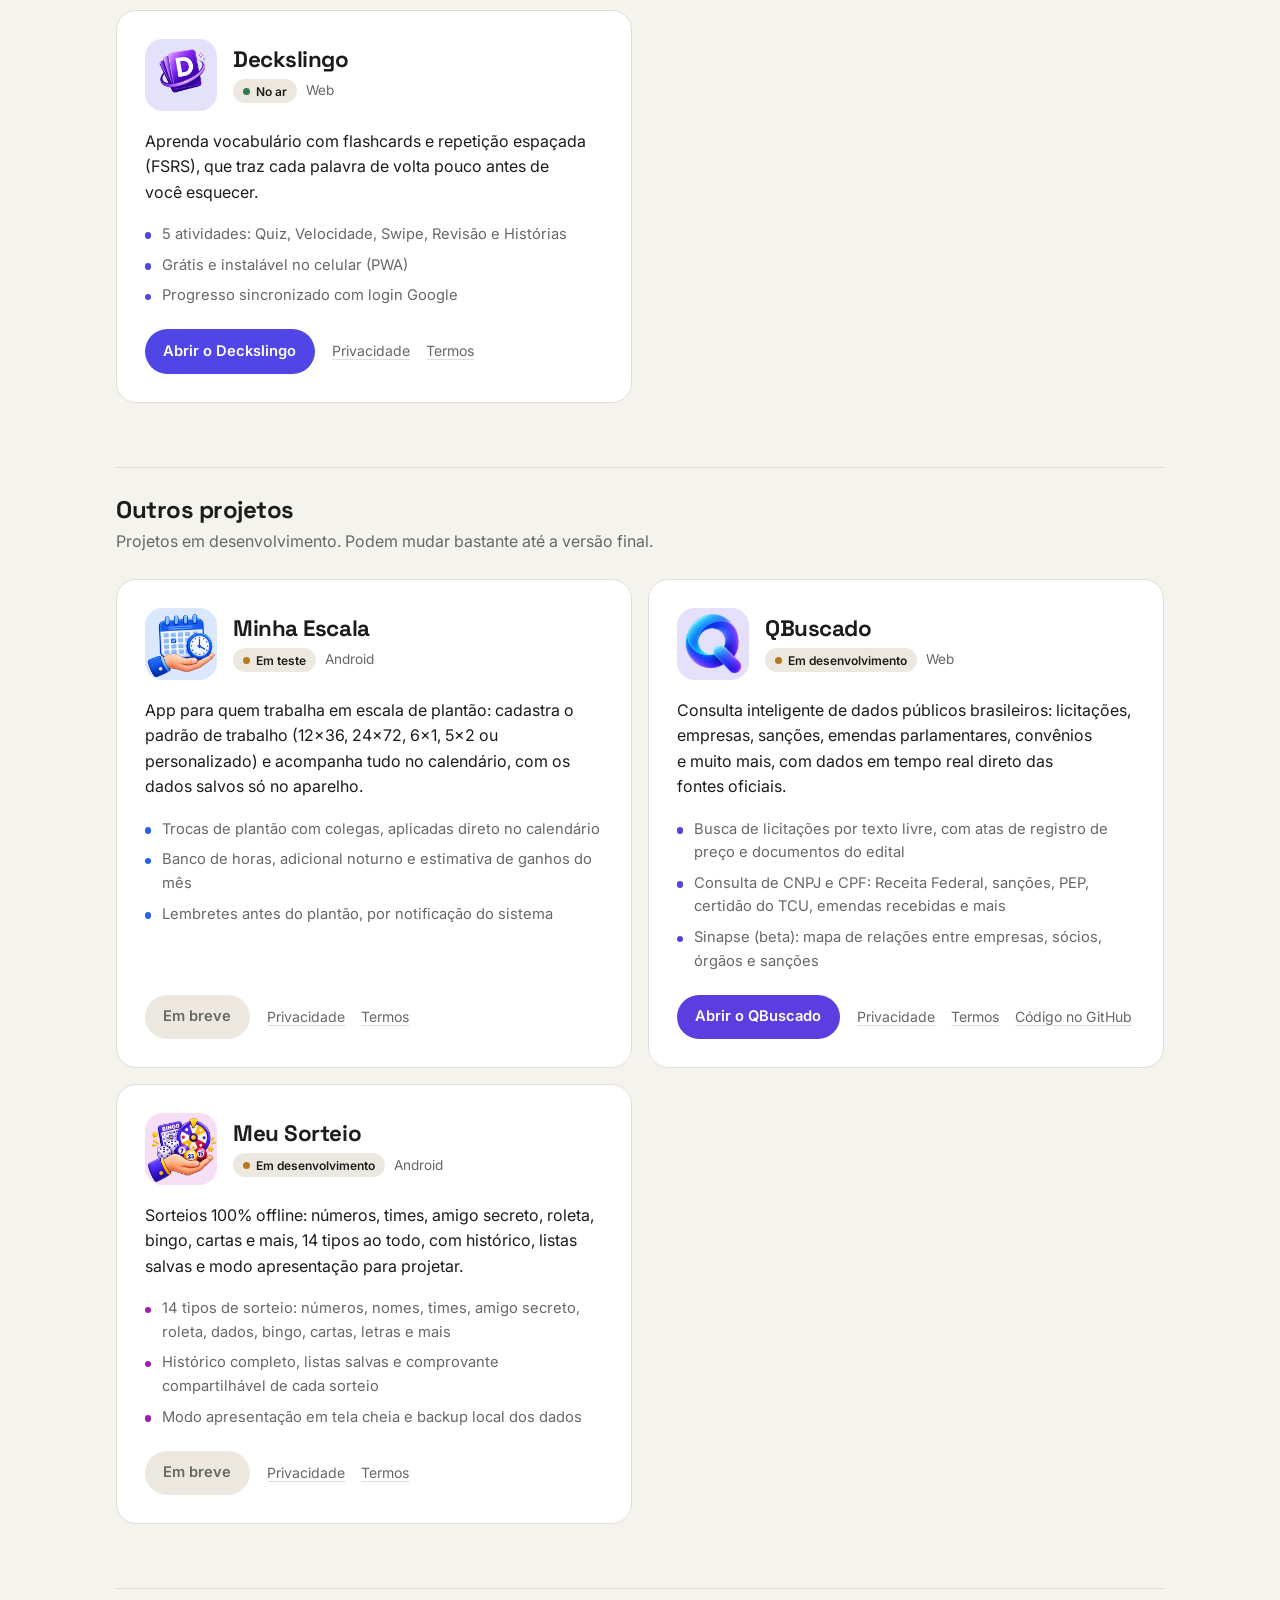
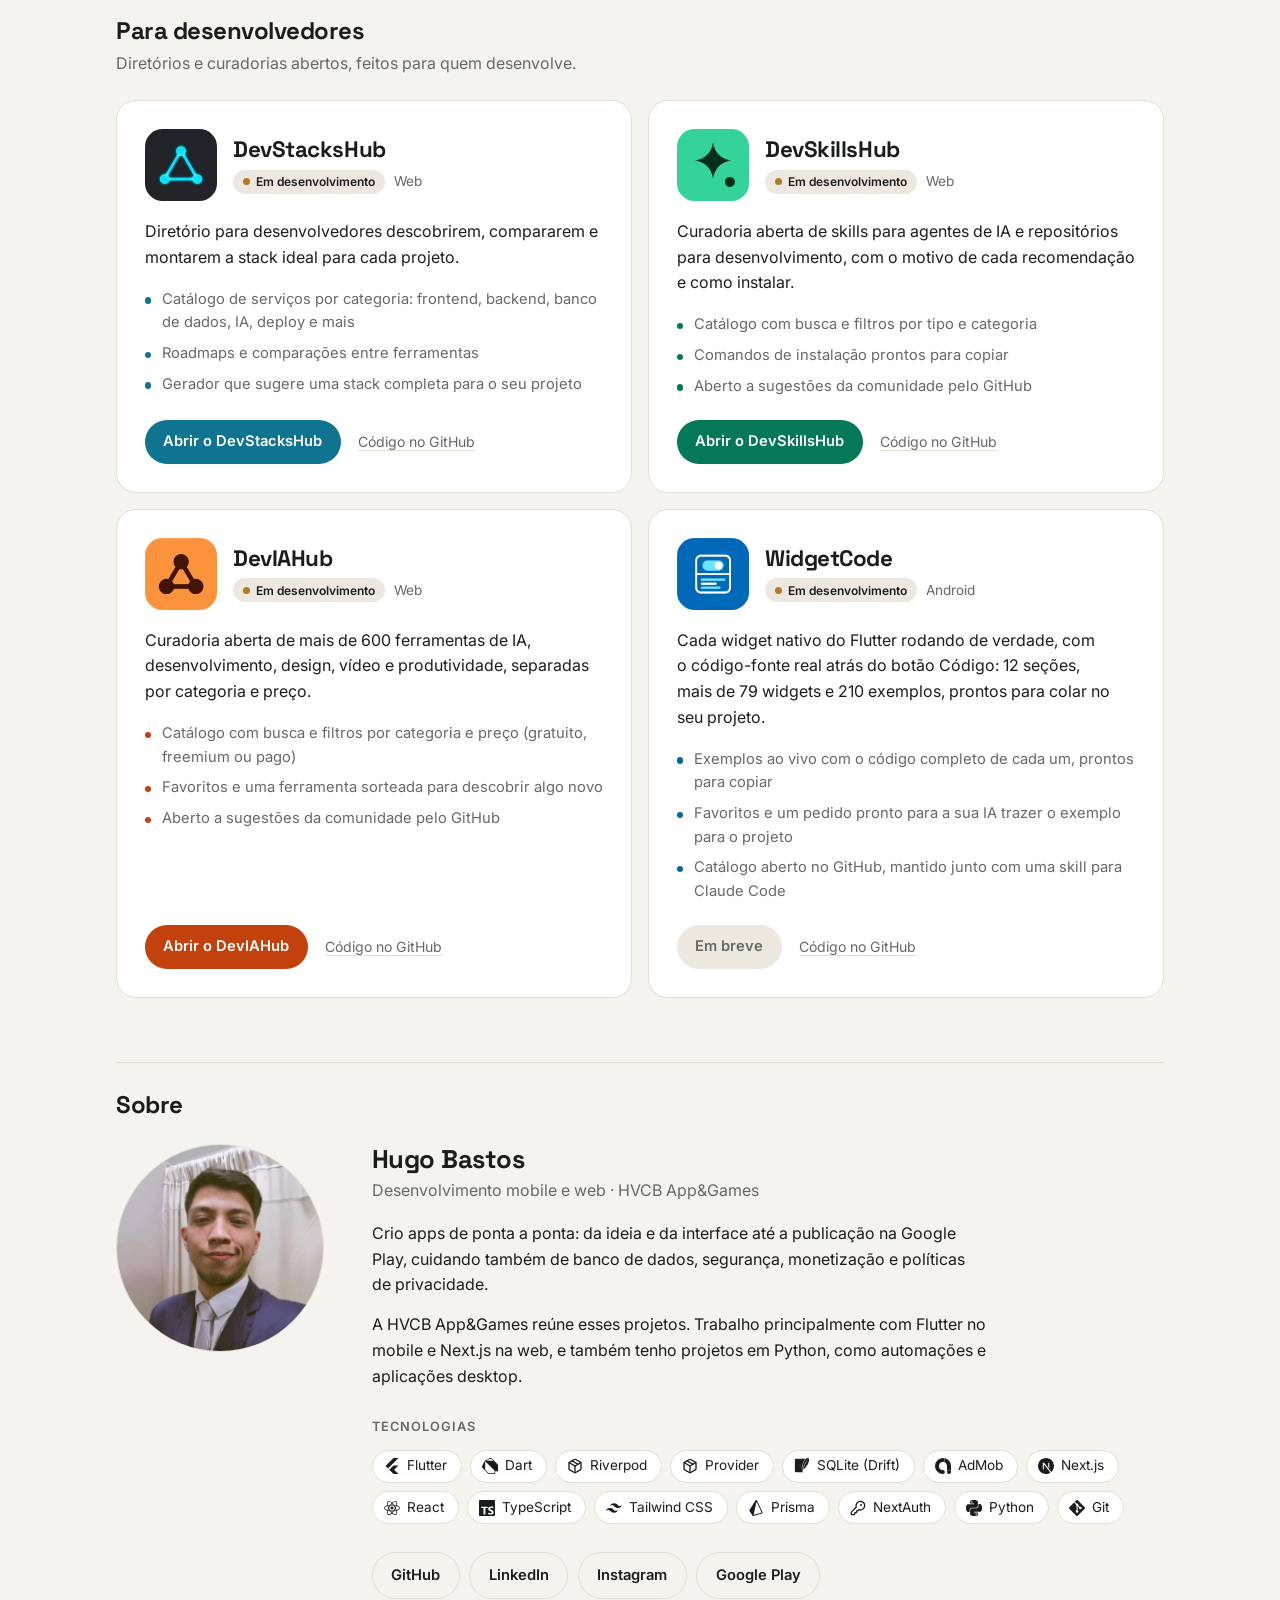
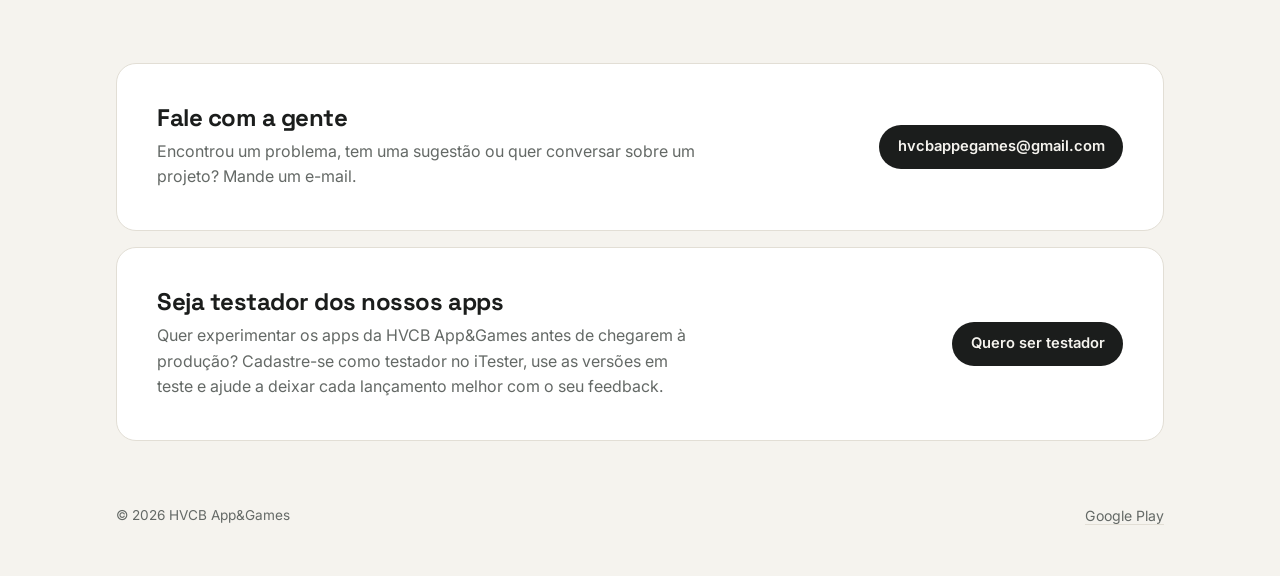
==== commit 5cb328d2: "feat: add app detail modal with screenshot gallery for multiple apps" ====
--- a/index.html
+++ b/index.html
@@ -35,10 +35,8 @@
 <div class="container">
   <header class="topo">
     <a class="marca" href="index.html">
-      <picture>
-        <source srcset="assets/logo-horizontal-branco.webp" media="(prefers-color-scheme: dark)">
-        <img src="assets/logo-horizontal-grafite.webp" alt="HVCB App&amp;Games" width="1353" height="753" fetchpriority="high">
-      </picture>
+      <img class="logo logo--claro" src="assets/logo-horizontal-grafite.webp" alt="HVCB App&amp;Games" width="1353" height="753" fetchpriority="high">
+      <img class="logo logo--escuro" src="assets/logo-horizontal-branco.webp" alt="" aria-hidden="true" width="1353" height="753">
     </a>
     <div class="topo-acoes">
       <nav class="idiomas" aria-label="Idioma">
@@ -56,6 +54,7 @@
         <img src="assets/icons/mepaga.png" alt="" width="56" height="56">
         <img src="assets/icons/meupix.png" alt="" width="56" height="56">
         <img src="assets/icons/minhascompras.png" alt="" width="56" height="56">
+        <img src="assets/icons/pagueme.png" alt="" width="56" height="56">
         <img src="assets/icons/deckslingo.png" alt="" width="56" height="56">
       </div>
       <p class="eyebrow">Portfólio de apps</p>
@@ -70,7 +69,7 @@
       <div class="secao-titulo"><h2 id="titulo-apps">Apps</h2></div>
       <div class="apps">
 
-        <article class="app app--mepaga">
+        <article class="app app--mepaga" data-app="mepaga">
           <div class="app-topo">
             <img class="app-icone" src="assets/icons/mepaga.png" alt="" width="72" height="72" loading="lazy">
             <div class="app-nome">
@@ -86,6 +85,7 @@
           </ul>
           <div class="app-acoes">
             <a class="botao" href="https://play.google.com/store/apps/details?id=com.hvcb.appgames.mepaga" target="_blank" rel="noopener noreferrer">Baixar na Google Play</a>
+            <button type="button" class="botao botao--contorno detalhe-ver">Ver capturas</button>
             <span class="links-legais">
               <a class="link" href="https://hugobastoss.github.io/app-mepaga-docs/politica-de-privacidade.html" target="_blank" rel="noopener noreferrer">Privacidade</a>
               <a class="link" href="https://hugobastoss.github.io/app-mepaga-docs/termos-de-uso.html" target="_blank" rel="noopener noreferrer">Termos</a>
@@ -93,7 +93,7 @@
           </div>
         </article>
 
-        <article class="app app--meupix">
+        <article class="app app--meupix" data-app="meupix">
           <div class="app-topo">
             <img class="app-icone" src="assets/icons/meupix.png" alt="" width="72" height="72" loading="lazy">
             <div class="app-nome">
@@ -109,6 +109,7 @@
           </ul>
           <div class="app-acoes">
             <a class="botao" href="https://play.google.com/store/apps/details?id=com.hvcb.appgames.meupix" target="_blank" rel="noopener noreferrer">Baixar na Google Play</a>
+            <button type="button" class="botao botao--contorno detalhe-ver">Ver capturas</button>
             <span class="links-legais">
               <a class="link" href="https://hugobastoss.github.io/app-meupix-docs/politica-de-privacidade.html" target="_blank" rel="noopener noreferrer">Privacidade</a>
               <a class="link" href="https://hugobastoss.github.io/app-meupix-docs/termos-de-uso.html" target="_blank" rel="noopener noreferrer">Termos</a>
@@ -116,7 +117,7 @@
           </div>
         </article>
 
-        <article class="app app--minhascompras">
+        <article class="app app--minhascompras" data-app="minhascompras">
           <div class="app-topo">
             <img class="app-icone" src="assets/icons/minhascompras.png" alt="" width="72" height="72" loading="lazy">
             <div class="app-nome">
@@ -132,6 +133,7 @@
           </ul>
           <div class="app-acoes">
             <a class="botao" href="https://play.google.com/store/apps/details?id=com.hvcb.appgames.minhascompras" target="_blank" rel="noopener noreferrer">Baixar na Google Play</a>
+            <button type="button" class="botao botao--contorno detalhe-ver">Ver capturas</button>
             <span class="links-legais">
               <a class="link" href="https://hugobastoss.github.io/app-minhas-compras-docs/politica-de-privacidade.html" target="_blank" rel="noopener noreferrer">Privacidade</a>
               <a class="link" href="https://hugobastoss.github.io/app-minhas-compras-docs/termos-de-uso.html" target="_blank" rel="noopener noreferrer">Termos</a>
@@ -139,7 +141,7 @@
           </div>
         </article>
 
-        <article class="app app--pagueme">
+        <article class="app app--pagueme" data-app="pagueme">
           <div class="app-topo">
             <img class="app-icone" src="assets/icons/pagueme.png" alt="" width="72" height="72" loading="lazy">
             <div class="app-nome">
@@ -155,6 +157,7 @@
           </ul>
           <div class="app-acoes">
             <a class="botao" href="https://play.google.com/store/apps/details?id=com.hvcb.appgames.pague.me" target="_blank" rel="noopener noreferrer">Baixar na Google Play</a>
+            <button type="button" class="botao botao--contorno detalhe-ver">Ver capturas</button>
             <span class="links-legais">
               <a class="link" href="https://hugobastoss.github.io/app-pagueme-docs/politica-de-privacidade.html" target="_blank" rel="noopener noreferrer">Privacidade</a>
               <a class="link" href="https://hugobastoss.github.io/app-pagueme-docs/termos-de-uso.html" target="_blank" rel="noopener noreferrer">Termos</a>
@@ -432,5 +435,20 @@
     <a class="link" href="https://play.google.com/store/apps/developer?id=HVCB+App%26Games" target="_blank" rel="noopener noreferrer">Google Play</a>
   </footer>
 </div>
+<dialog class="detalhe" id="detalhe" aria-label="Detalhes do app">
+  <div class="detalhe-caixa">
+    <button type="button" class="detalhe-fechar" aria-label="Fechar">&times;</button>
+    <div class="detalhe-info"></div>
+    <div class="detalhe-galeria" role="region" aria-roledescription="carousel" aria-label="Capturas de tela">
+      <div class="galeria-palco"><img class="galeria-img" alt=""></div>
+      <div class="galeria-controles">
+        <button type="button" class="galeria-seta galeria-anterior" aria-label="Captura anterior">&#8249;</button>
+        <div class="galeria-pontos"></div>
+        <button type="button" class="galeria-seta galeria-proxima" aria-label="Próxima captura">&#8250;</button>
+      </div>
+    </div>
+  </div>
+</dialog>
+<script src="assets/detalhes.js" defer></script>
 </body>
 </html>
--- a/assets/styles.css
+++ b/assets/styles.css
@@ -78,6 +78,14 @@
 }
 .marca { display: block; text-decoration: none; }
 .marca img { height: 3.5rem; width: auto; }
+/* Logo: grafite no tema claro, branco no escuro (sistema ou alternador manual) */
+.marca .logo--escuro { display: none; }
+@media (prefers-color-scheme: dark) {
+  :root:not([data-theme="light"]) .marca .logo--claro { display: none; }
+  :root:not([data-theme="light"]) .marca .logo--escuro { display: block; }
+}
+:root[data-theme="dark"] .marca .logo--claro { display: none; }
+:root[data-theme="dark"] .marca .logo--escuro { display: block; }
 .topo-acoes { display: flex; align-items: center; gap: 0.6rem; }
 .idiomas { display: flex; gap: 0.4rem; }
 .idiomas a {
@@ -293,3 +301,48 @@
   display: flex; flex-wrap: wrap; justify-content: space-between; gap: 0.5rem;
   padding-block: 0 3rem; font-size: 0.85rem; color: var(--muted);
 }
+
+/* Detalhes do app: modal com capturas de tela (assets/detalhes.js) */
+.app[data-app] { cursor: pointer; }
+.detalhe {
+  margin: auto; border: 0; padding: 0; background: transparent; color: var(--ink);
+  width: min(60rem, calc(100vw - 2rem)); max-width: none; max-height: calc(100dvh - 2rem);
+}
+.detalhe::backdrop { background: rgb(0 0 0 / 0.6); }
+.detalhe-caixa {
+  position: relative; display: grid; grid-template-columns: minmax(0, 1fr) minmax(0, 1fr); gap: 2rem; align-items: start;
+  background: var(--paper); border: 1px solid var(--line); border-radius: var(--radius);
+  padding: clamp(1.25rem, 3vw, 2rem); max-height: calc(100dvh - 2rem); overflow: auto;
+}
+.detalhe-info { display: flex; flex-direction: column; gap: 1.1rem; padding-right: 2.5rem; }
+.detalhe-fechar {
+  position: absolute; top: 0.75rem; right: 0.75rem; z-index: 1;
+  width: 2.5rem; height: 2.5rem; border-radius: 999px; border: 1px solid var(--line);
+  background: var(--card); color: var(--ink); font-size: 1.4rem; line-height: 1; cursor: pointer;
+}
+.detalhe-fechar:hover { border-color: var(--ink); }
+.detalhe-galeria { display: flex; flex-direction: column; gap: 0.9rem; min-width: 0; }
+.galeria-palco {
+  height: min(70dvh, 38rem); background: var(--card); border: 1px solid var(--line);
+  border-radius: var(--radius); overflow: hidden;
+}
+.galeria-img { display: block; width: 100%; height: 100%; object-fit: contain; }
+.galeria-controles { display: flex; align-items: center; justify-content: center; gap: 0.9rem; }
+.galeria-seta {
+  width: 2.6rem; height: 2.6rem; border-radius: 999px; border: 1px solid var(--line);
+  background: var(--card); color: var(--ink); font-size: 1.4rem; line-height: 1; cursor: pointer;
+}
+.galeria-seta:hover { border-color: var(--ink); }
+.galeria-pontos { display: flex; flex-wrap: wrap; justify-content: center; gap: 0.45rem; }
+.galeria-ponto {
+  width: 0.6rem; height: 0.6rem; border-radius: 999px; border: 0; padding: 0;
+  background: var(--line); cursor: pointer; transition: width 0.2s ease, background-color 0.2s ease;
+}
+.galeria-ponto[aria-current="true"] { width: 1.5rem; background: var(--accent); }
+@media (max-width: 46rem) {
+  .detalhe-caixa { grid-template-columns: minmax(0, 1fr); gap: 1.5rem; }
+  .galeria-palco { height: min(62dvh, 32rem); }
+}
+@media (prefers-reduced-motion: reduce) {
+  .galeria-ponto { transition: none; }
+}
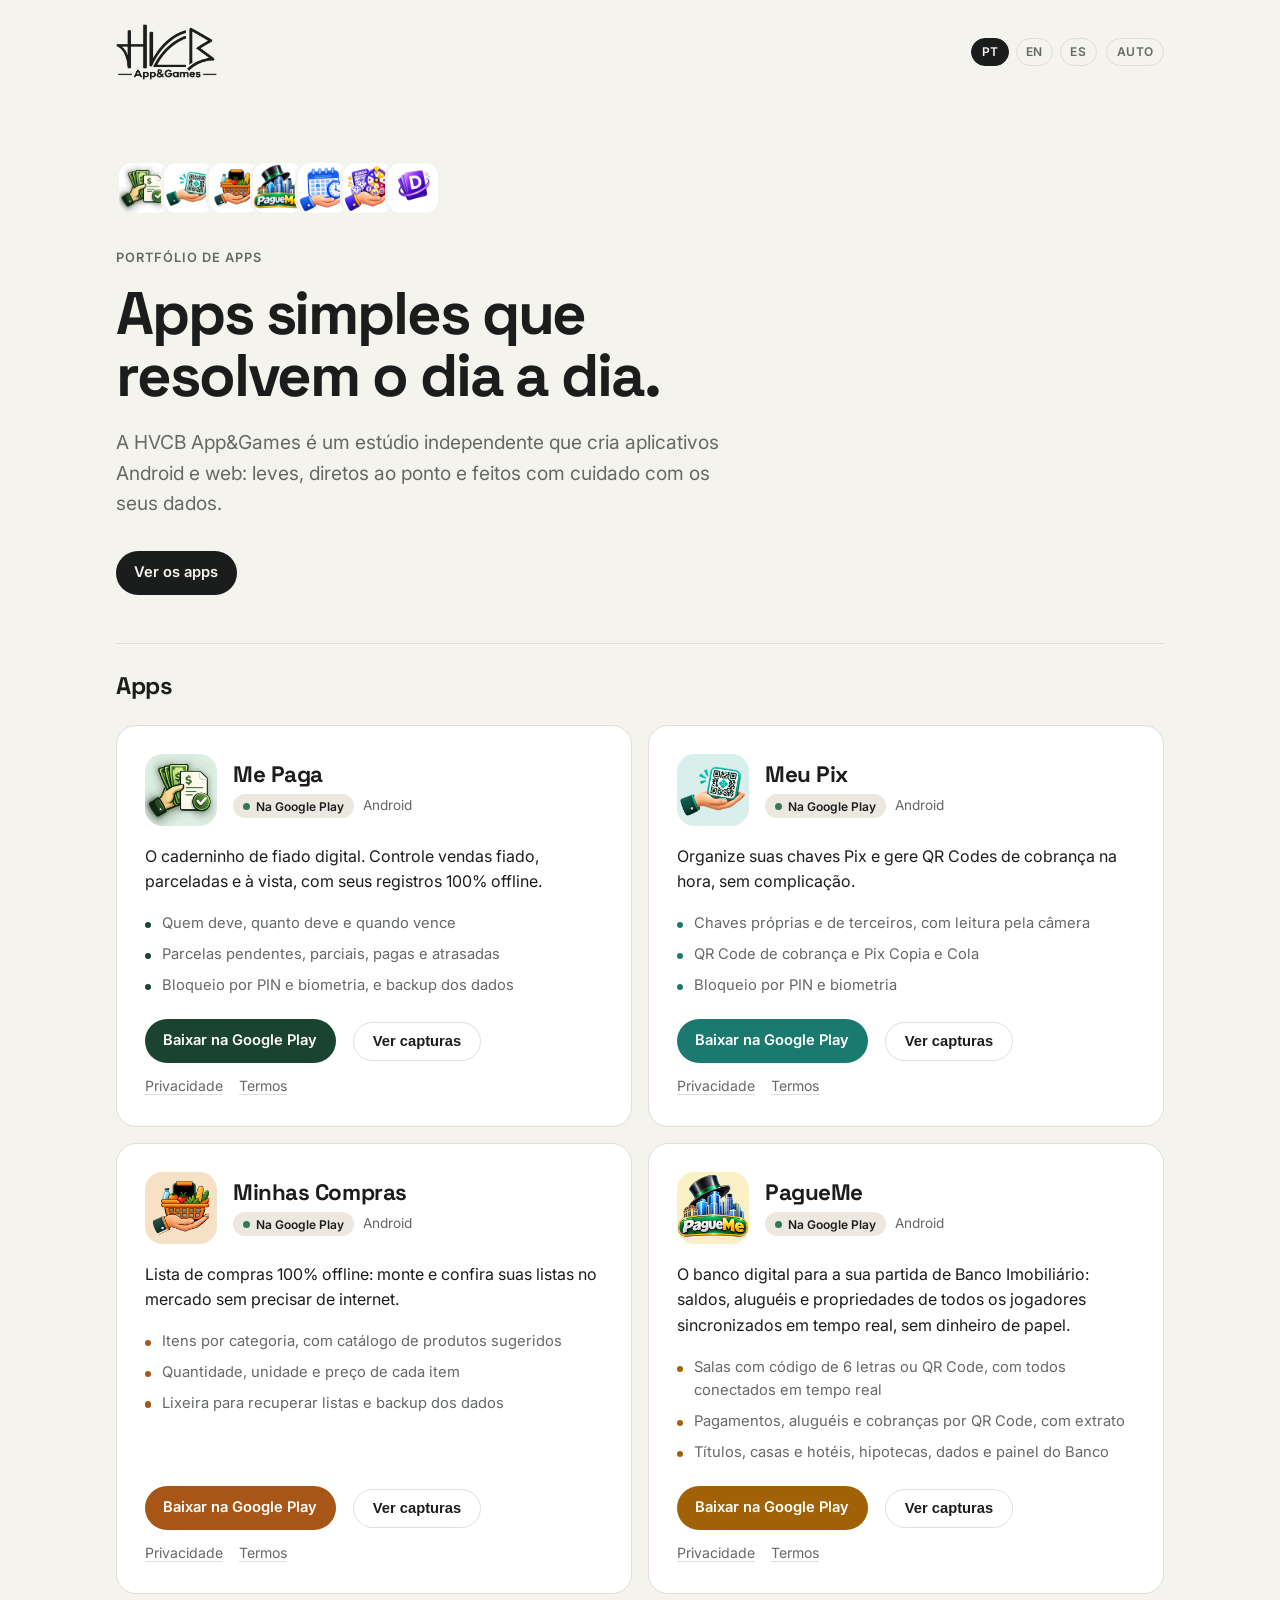
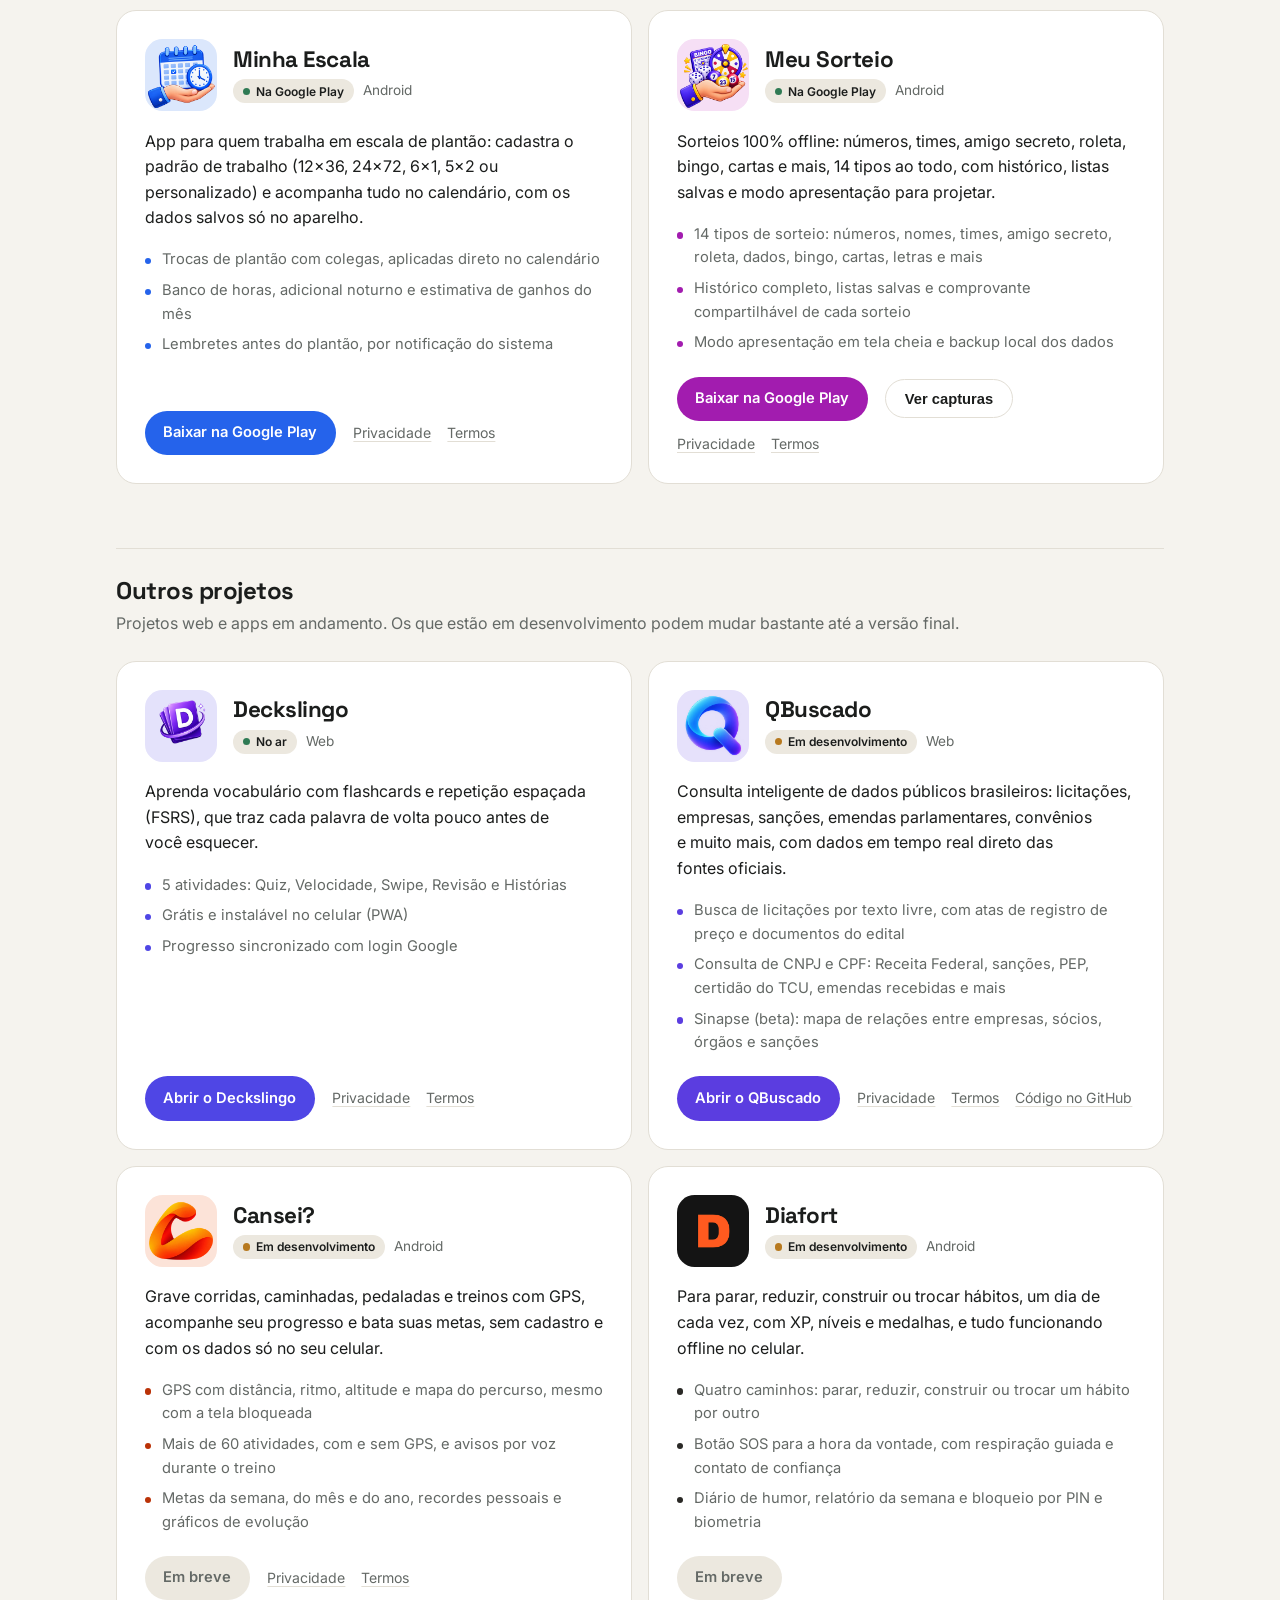
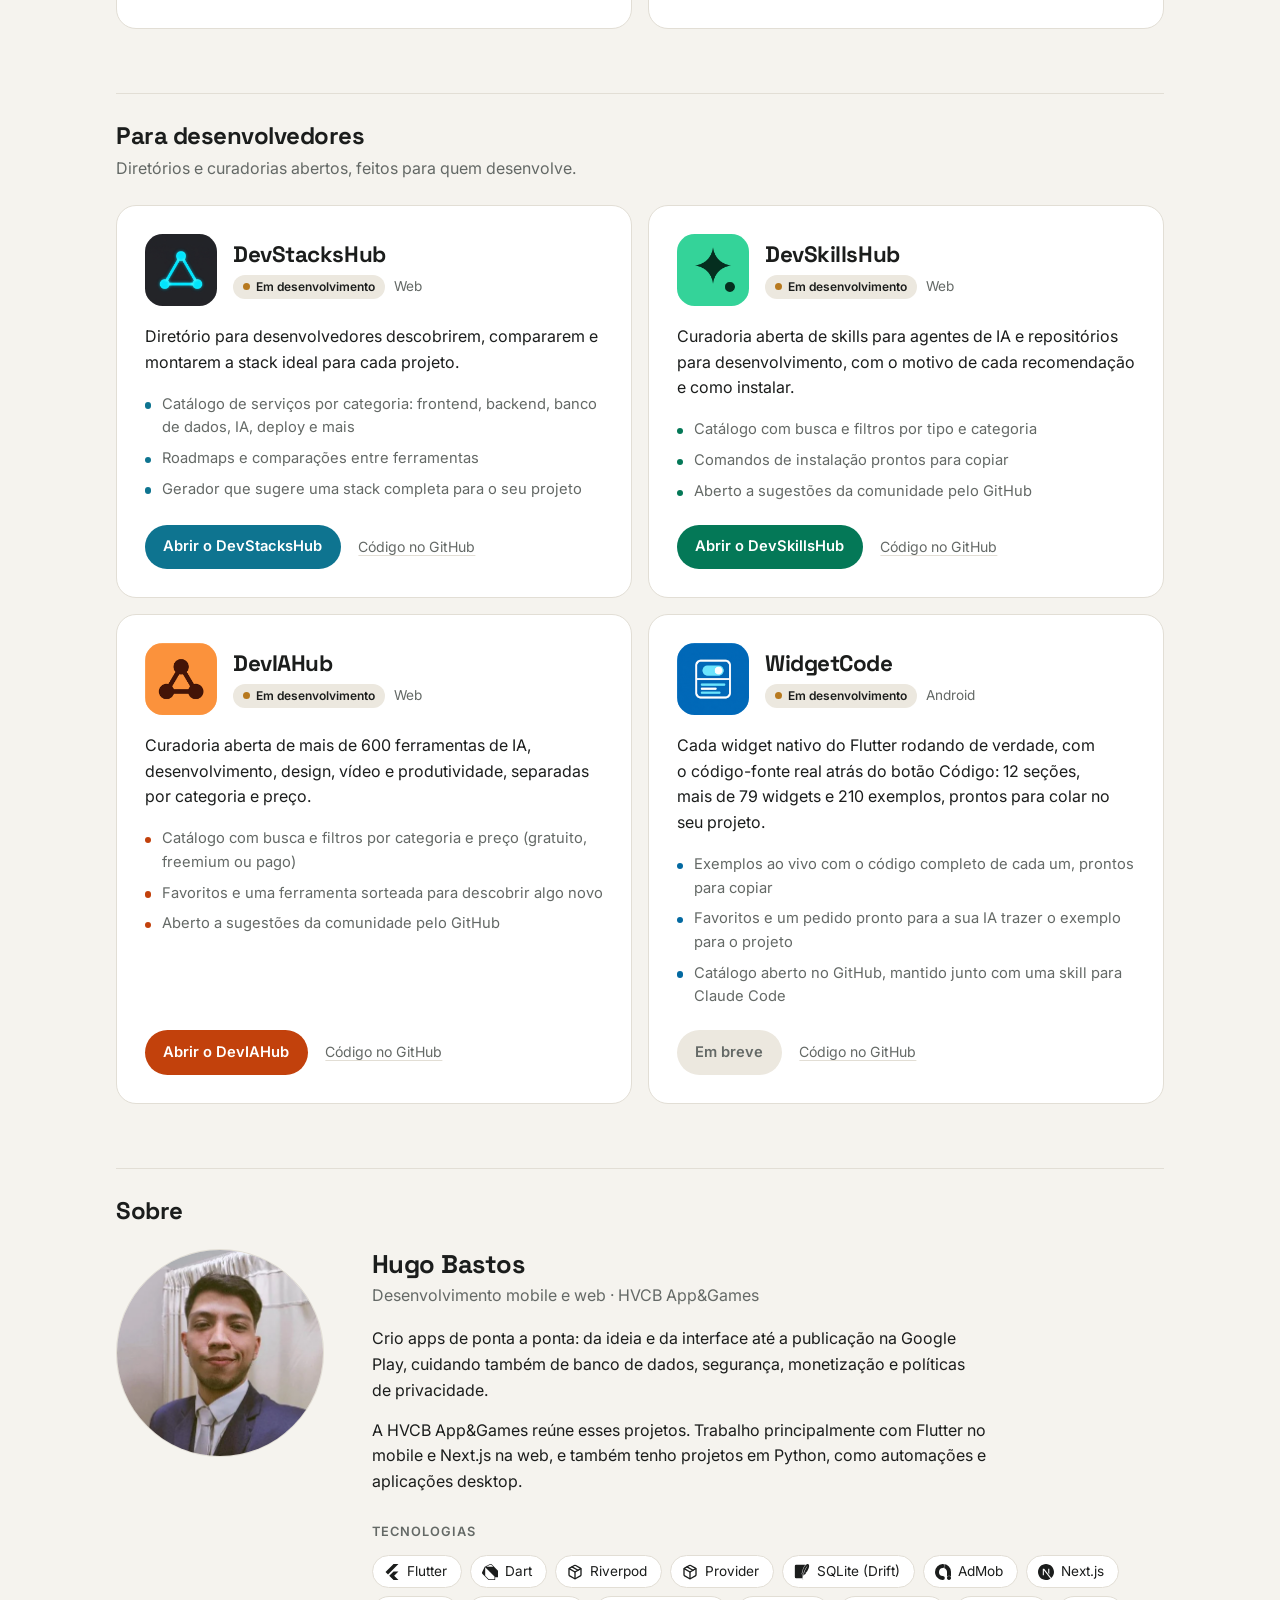
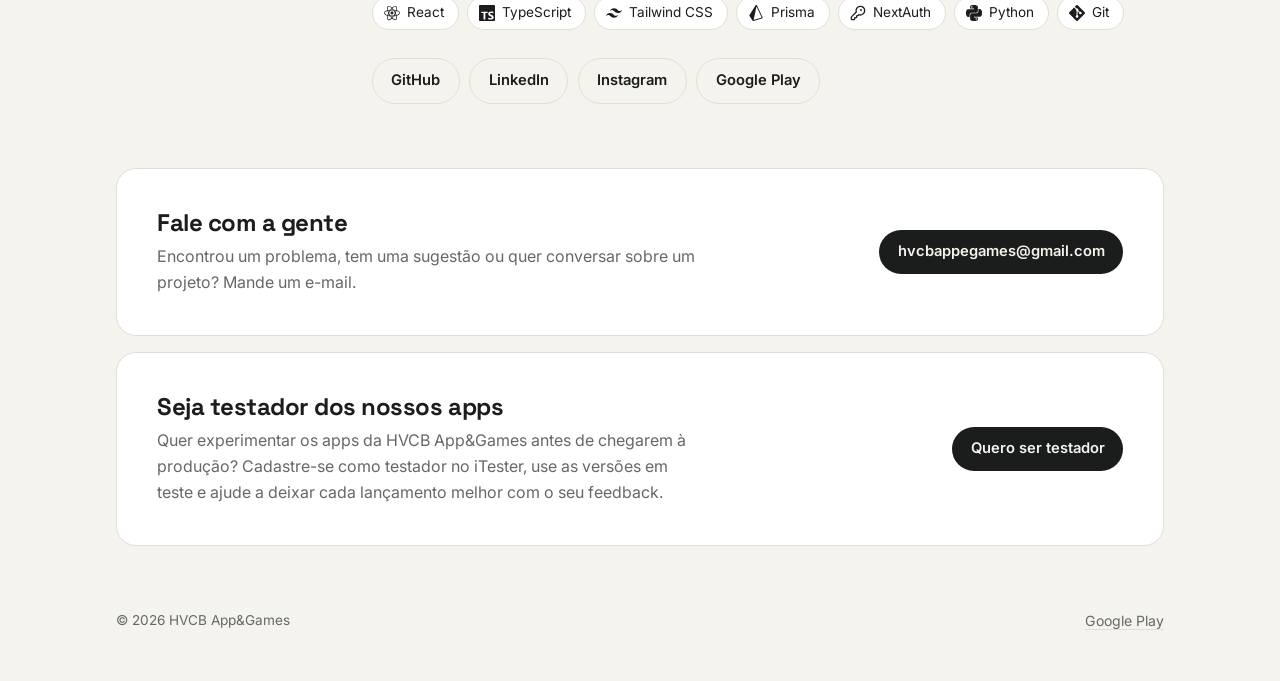
==== commit fb146401: "feat: update app status and add screenshots for "Minha Escala" and "Meu Sorteio"" ====
--- a/index.html
+++ b/index.html
@@ -4,7 +4,7 @@
 <meta charset="utf-8">
 <meta name="viewport" content="width=device-width, initial-scale=1">
 <title>HVCB App&amp;Games — Apps para o dia a dia</title>
-<meta name="description" content="Portfólio da HVCB App&amp;Games: Me Paga, Meu Pix, Minhas Compras e Deckslingo. Apps Android e web leves, diretos ao ponto e feitos com cuidado com os seus dados.">
+<meta name="description" content="Portfólio da HVCB App&amp;Games: Me Paga, Meu Pix, Minhas Compras, PagueMe, Minha Escala, Meu Sorteio e Deckslingo. Apps Android e web leves, diretos ao ponto e feitos com cuidado com os seus dados.">
 <meta name="color-scheme" content="light dark">
 <script>try{var t=localStorage.getItem("tema");if(t==="light"||t==="dark")document.documentElement.setAttribute("data-theme",t);}catch(e){}</script>
 <meta name="theme-color" content="#F5F3EE" media="(prefers-color-scheme: light)">
@@ -16,7 +16,7 @@
 <link rel="alternate" hreflang="x-default" href="https://hugobastoss.github.io/hvcb-appgames/">
 <meta property="og:type" content="website">
 <meta property="og:title" content="HVCB App&amp;Games — Apps para o dia a dia">
-<meta property="og:description" content="Me Paga, Meu Pix, Minhas Compras e Deckslingo.">
+<meta property="og:description" content="Me Paga, Meu Pix, Minhas Compras, PagueMe, Minha Escala, Meu Sorteio e Deckslingo.">
 <meta property="og:url" content="https://hugobastoss.github.io/hvcb-appgames/">
 <meta property="og:image" content="https://hugobastoss.github.io/hvcb-appgames/assets/banner-largo-grafite.webp">
 <meta property="og:image:width" content="2172">
@@ -55,6 +55,8 @@
         <img src="assets/icons/meupix.png" alt="" width="56" height="56">
         <img src="assets/icons/minhascompras.png" alt="" width="56" height="56">
         <img src="assets/icons/pagueme.png" alt="" width="56" height="56">
+        <img src="assets/icons/minhaescala.png" alt="" width="56" height="56">
+        <img src="assets/icons/meusorteio.png" alt="" width="56" height="56">
         <img src="assets/icons/deckslingo.png" alt="" width="56" height="56">
       </div>
       <p class="eyebrow">Portfólio de apps</p>
@@ -165,6 +167,63 @@
           </div>
         </article>
 
+        <article class="app app--minhaescala">
+          <div class="app-topo">
+            <img class="app-icone" src="assets/icons/minhaescala.png" alt="" width="72" height="72" loading="lazy">
+            <div class="app-nome">
+              <h3 translate="no">Minha Escala</h3>
+              <p class="app-meta"><span class="status">Na Google Play</span><span>Android</span></p>
+            </div>
+          </div>
+          <p>App para quem trabalha em escala de plantão: cadastra o padrão de trabalho (12x36, 24x72, 6x1, 5x2 ou personalizado) e acompanha tudo no calendário, com os dados salvos só no aparelho.</p>
+          <ul class="app-lista">
+            <li>Trocas de plantão com colegas, aplicadas direto no calendário</li>
+            <li>Banco de horas, adicional noturno e estimativa de ganhos do mês</li>
+            <li>Lembretes antes do plantão, por notificação do sistema</li>
+          </ul>
+          <div class="app-acoes">
+            <a class="botao" href="https://play.google.com/store/apps/details?id=com.hvcb.appgames.minhaescala" target="_blank" rel="noopener noreferrer">Baixar na Google Play</a>
+            <span class="links-legais">
+              <a class="link" href="https://hugobastoss.github.io/app-minha-escala-docs/politica-de-privacidade.html" target="_blank" rel="noopener noreferrer">Privacidade</a>
+              <a class="link" href="https://hugobastoss.github.io/app-minha-escala-docs/termos-de-uso.html" target="_blank" rel="noopener noreferrer">Termos</a>
+            </span>
+          </div>
+        </article>
+
+        <article class="app app--meusorteio" data-app="meusorteio">
+          <div class="app-topo">
+            <img class="app-icone" src="assets/icons/meusorteio.png" alt="" width="72" height="72" loading="lazy">
+            <div class="app-nome">
+              <h3 translate="no">Meu Sorteio</h3>
+              <p class="app-meta"><span class="status">Na Google Play</span><span>Android</span></p>
+            </div>
+          </div>
+          <p>Sorteios 100% offline: números, times, amigo secreto, roleta, bingo, cartas e mais, 14 tipos ao todo, com histórico, listas salvas e modo apresentação para projetar.</p>
+          <ul class="app-lista">
+            <li>14 tipos de sorteio: números, nomes, times, amigo secreto, roleta, dados, bingo, cartas, letras e mais</li>
+            <li>Histórico completo, listas salvas e comprovante compartilhável de cada sorteio</li>
+            <li>Modo apresentação em tela cheia e backup local dos dados</li>
+          </ul>
+          <div class="app-acoes">
+            <a class="botao" href="https://play.google.com/store/apps/details?id=com.hvcb.appgames.meusorteio" target="_blank" rel="noopener noreferrer">Baixar na Google Play</a>
+            <button type="button" class="botao botao--contorno detalhe-ver">Ver capturas</button>
+            <span class="links-legais">
+              <a class="link" href="https://hugobastoss.github.io/app-meu-sorteio-docs/politica-de-privacidade.html" target="_blank" rel="noopener noreferrer">Privacidade</a>
+              <a class="link" href="https://hugobastoss.github.io/app-meu-sorteio-docs/termos-de-uso.html" target="_blank" rel="noopener noreferrer">Termos</a>
+            </span>
+          </div>
+        </article>
+
+      </div>
+    </section>
+
+    <section class="secao" id="projetos" aria-labelledby="titulo-projetos">
+      <div class="secao-titulo">
+        <h2 id="titulo-projetos">Outros projetos</h2>
+        <p>Projetos web e apps em andamento. Os que estão em desenvolvimento podem mudar bastante até a versão final.</p>
+      </div>
+      <div class="apps apps--projetos">
+
         <article class="app app--deckslingo">
           <div class="app-topo">
             <img class="app-icone" src="assets/icons/deckslingo.png" alt="" width="72" height="72" loading="lazy">
@@ -188,39 +247,6 @@
           </div>
         </article>
 
-      </div>
-    </section>
-
-    <section class="secao" id="projetos" aria-labelledby="titulo-projetos">
-      <div class="secao-titulo">
-        <h2 id="titulo-projetos">Outros projetos</h2>
-        <p>Projetos em desenvolvimento. Podem mudar bastante até a versão final.</p>
-      </div>
-      <div class="apps apps--projetos">
-
-        <article class="app app--minhaescala">
-          <div class="app-topo">
-            <img class="app-icone" src="assets/icons/minhaescala.png" alt="" width="72" height="72" loading="lazy">
-            <div class="app-nome">
-              <h3 translate="no">Minha Escala</h3>
-              <p class="app-meta"><span class="status status--breve">Em teste</span><span>Android</span></p>
-            </div>
-          </div>
-          <p>App para quem trabalha em escala de plantão: cadastra o padrão de trabalho (12x36, 24x72, 6x1, 5x2 ou personalizado) e acompanha tudo no calendário, com os dados salvos só no aparelho.</p>
-          <ul class="app-lista">
-            <li>Trocas de plantão com colegas, aplicadas direto no calendário</li>
-            <li>Banco de horas, adicional noturno e estimativa de ganhos do mês</li>
-            <li>Lembretes antes do plantão, por notificação do sistema</li>
-          </ul>
-          <div class="app-acoes">
-            <span class="botao botao--off">Em breve</span>
-            <span class="links-legais">
-              <a class="link" href="https://hugobastoss.github.io/app-minha-escala-docs/politica-de-privacidade.html" target="_blank" rel="noopener noreferrer">Privacidade</a>
-              <a class="link" href="https://hugobastoss.github.io/app-minha-escala-docs/termos-de-uso.html" target="_blank" rel="noopener noreferrer">Termos</a>
-            </span>
-          </div>
-        </article>
-
         <article class="app app--qbuscado">
           <div class="app-topo">
             <img class="app-icone" src="assets/icons/qbuscado.png" alt="" width="72" height="72" loading="lazy">
@@ -245,26 +271,45 @@
           </div>
         </article>
 
-        <article class="app app--meusorteio">
-          <div class="app-topo">
-            <img class="app-icone" src="assets/icons/meusorteio.png" alt="" width="72" height="72" loading="lazy">
-            <div class="app-nome">
-              <h3 translate="no">Meu Sorteio</h3>
+        <article class="app app--cansei">
+          <div class="app-topo">
+            <img class="app-icone" src="assets/icons/cansei.png" alt="" width="72" height="72" loading="lazy">
+            <div class="app-nome">
+              <h3 translate="no">Cansei?</h3>
               <p class="app-meta"><span class="status status--breve">Em desenvolvimento</span><span>Android</span></p>
             </div>
           </div>
-          <p>Sorteios 100% offline: números, times, amigo secreto, roleta, bingo, cartas e mais, 14 tipos ao todo, com histórico, listas salvas e modo apresentação para projetar.</p>
-          <ul class="app-lista">
-            <li>14 tipos de sorteio: números, nomes, times, amigo secreto, roleta, dados, bingo, cartas, letras e mais</li>
-            <li>Histórico completo, listas salvas e comprovante compartilhável de cada sorteio</li>
-            <li>Modo apresentação em tela cheia e backup local dos dados</li>
+          <p>Grave corridas, caminhadas, pedaladas e treinos com GPS, acompanhe seu progresso e bata suas metas, sem cadastro e com os dados só no seu celular.</p>
+          <ul class="app-lista">
+            <li>GPS com distância, ritmo, altitude e mapa do percurso, mesmo com a tela bloqueada</li>
+            <li>Mais de 60 atividades, com e sem GPS, e avisos por voz durante o treino</li>
+            <li>Metas da semana, do mês e do ano, recordes pessoais e gráficos de evolução</li>
           </ul>
           <div class="app-acoes">
             <span class="botao botao--off">Em breve</span>
             <span class="links-legais">
-              <a class="link" href="https://hugobastoss.github.io/app-meu-sorteio-docs/politica-de-privacidade.html" target="_blank" rel="noopener noreferrer">Privacidade</a>
-              <a class="link" href="https://hugobastoss.github.io/app-meu-sorteio-docs/termos-de-uso.html" target="_blank" rel="noopener noreferrer">Termos</a>
-            </span>
+              <a class="link" href="https://hugobastoss.github.io/app-cansei-docs/politica-de-privacidade.html" target="_blank" rel="noopener noreferrer">Privacidade</a>
+              <a class="link" href="https://hugobastoss.github.io/app-cansei-docs/termos-de-uso.html" target="_blank" rel="noopener noreferrer">Termos</a>
+            </span>
+          </div>
+        </article>
+
+        <article class="app app--diafort">
+          <div class="app-topo">
+            <img class="app-icone" src="assets/icons/diafort.png" alt="" width="72" height="72" loading="lazy">
+            <div class="app-nome">
+              <h3 translate="no">Diafort</h3>
+              <p class="app-meta"><span class="status status--breve">Em desenvolvimento</span><span>Android</span></p>
+            </div>
+          </div>
+          <p>Para parar, reduzir, construir ou trocar hábitos, um dia de cada vez, com XP, níveis e medalhas, e tudo funcionando offline no celular.</p>
+          <ul class="app-lista">
+            <li>Quatro caminhos: parar, reduzir, construir ou trocar um hábito por outro</li>
+            <li>Botão SOS para a hora da vontade, com respiração guiada e contato de confiança</li>
+            <li>Diário de humor, relatório da semana e bloqueio por PIN e biometria</li>
+          </ul>
+          <div class="app-acoes">
+            <span class="botao botao--off">Em breve</span>
           </div>
         </article>
 
--- a/assets/styles.css
+++ b/assets/styles.css
@@ -225,6 +225,8 @@
 .app--deviahub      { --accent: #C2410C; --accent-soft: #FDE6D1; --on-accent: #FFFFFF; }
 .app--widgetcode    { --accent: #0369A1; --accent-soft: #D6ECFB; --on-accent: #FFFFFF; }
 .app--meusorteio    { --accent: #A21CAF; --accent-soft: #F6DFF5; --on-accent: #FFFFFF; }
+.app--cansei        { --accent: #BA3207; --accent-soft: #FCE3D8; --on-accent: #FFFFFF; }
+.app--diafort       { --accent: #2A2926; --accent-soft: #ECEAE5; --on-accent: #FFFFFF; }
 
 @media (prefers-color-scheme: dark) {
   :root:not([data-theme="light"]) .app--pagueme { --accent: #F5C542; --accent-soft: #33290F; --on-accent: #1F1805; }
@@ -233,6 +235,8 @@
   :root:not([data-theme="light"]) .app--deviahub { --accent: #FB923C; --accent-soft: #3A2415; --on-accent: #241405; }
   :root:not([data-theme="light"]) .app--widgetcode { --accent: #38BDF8; --accent-soft: #0F2938; --on-accent: #04141F; }
   :root:not([data-theme="light"]) .app--meusorteio { --accent: #E879F9; --accent-soft: #3A1638; --on-accent: #230D21; }
+  :root:not([data-theme="light"]) .app--cansei { --accent: #FF8A5C; --accent-soft: #3D1F14; --on-accent: #240E05; }
+  :root:not([data-theme="light"]) .app--diafort { --accent: #ECEAE5; --accent-soft: #2A2926; --on-accent: #141414; }
   :root:not([data-theme="light"]) .app--devstackshub { --accent: #22D3EE; --accent-soft: #10303A; --on-accent: #06222A; }
   :root:not([data-theme="light"]) .app--devskillshub { --accent: #34D399; --accent-soft: #0F2E24; --on-accent: #052E1F; }
   :root:not([data-theme="light"]) .app--mepaga { --accent: #5BC08A; --accent-soft: #1E3226; --on-accent: #0E1A13; }
@@ -247,6 +251,8 @@
 :root[data-theme="dark"] .app--deviahub { --accent: #FB923C; --accent-soft: #3A2415; --on-accent: #241405; }
 :root[data-theme="dark"] .app--widgetcode { --accent: #38BDF8; --accent-soft: #0F2938; --on-accent: #04141F; }
 :root[data-theme="dark"] .app--meusorteio { --accent: #E879F9; --accent-soft: #3A1638; --on-accent: #230D21; }
+:root[data-theme="dark"] .app--cansei { --accent: #FF8A5C; --accent-soft: #3D1F14; --on-accent: #240E05; }
+:root[data-theme="dark"] .app--diafort { --accent: #ECEAE5; --accent-soft: #2A2926; --on-accent: #141414; }
 :root[data-theme="dark"] .app--devstackshub { --accent: #22D3EE; --accent-soft: #10303A; --on-accent: #06222A; }
 :root[data-theme="dark"] .app--devskillshub { --accent: #34D399; --accent-soft: #0F2E24; --on-accent: #052E1F; }
 :root[data-theme="dark"] .app--mepaga { --accent: #5BC08A; --accent-soft: #1E3226; --on-accent: #0E1A13; }
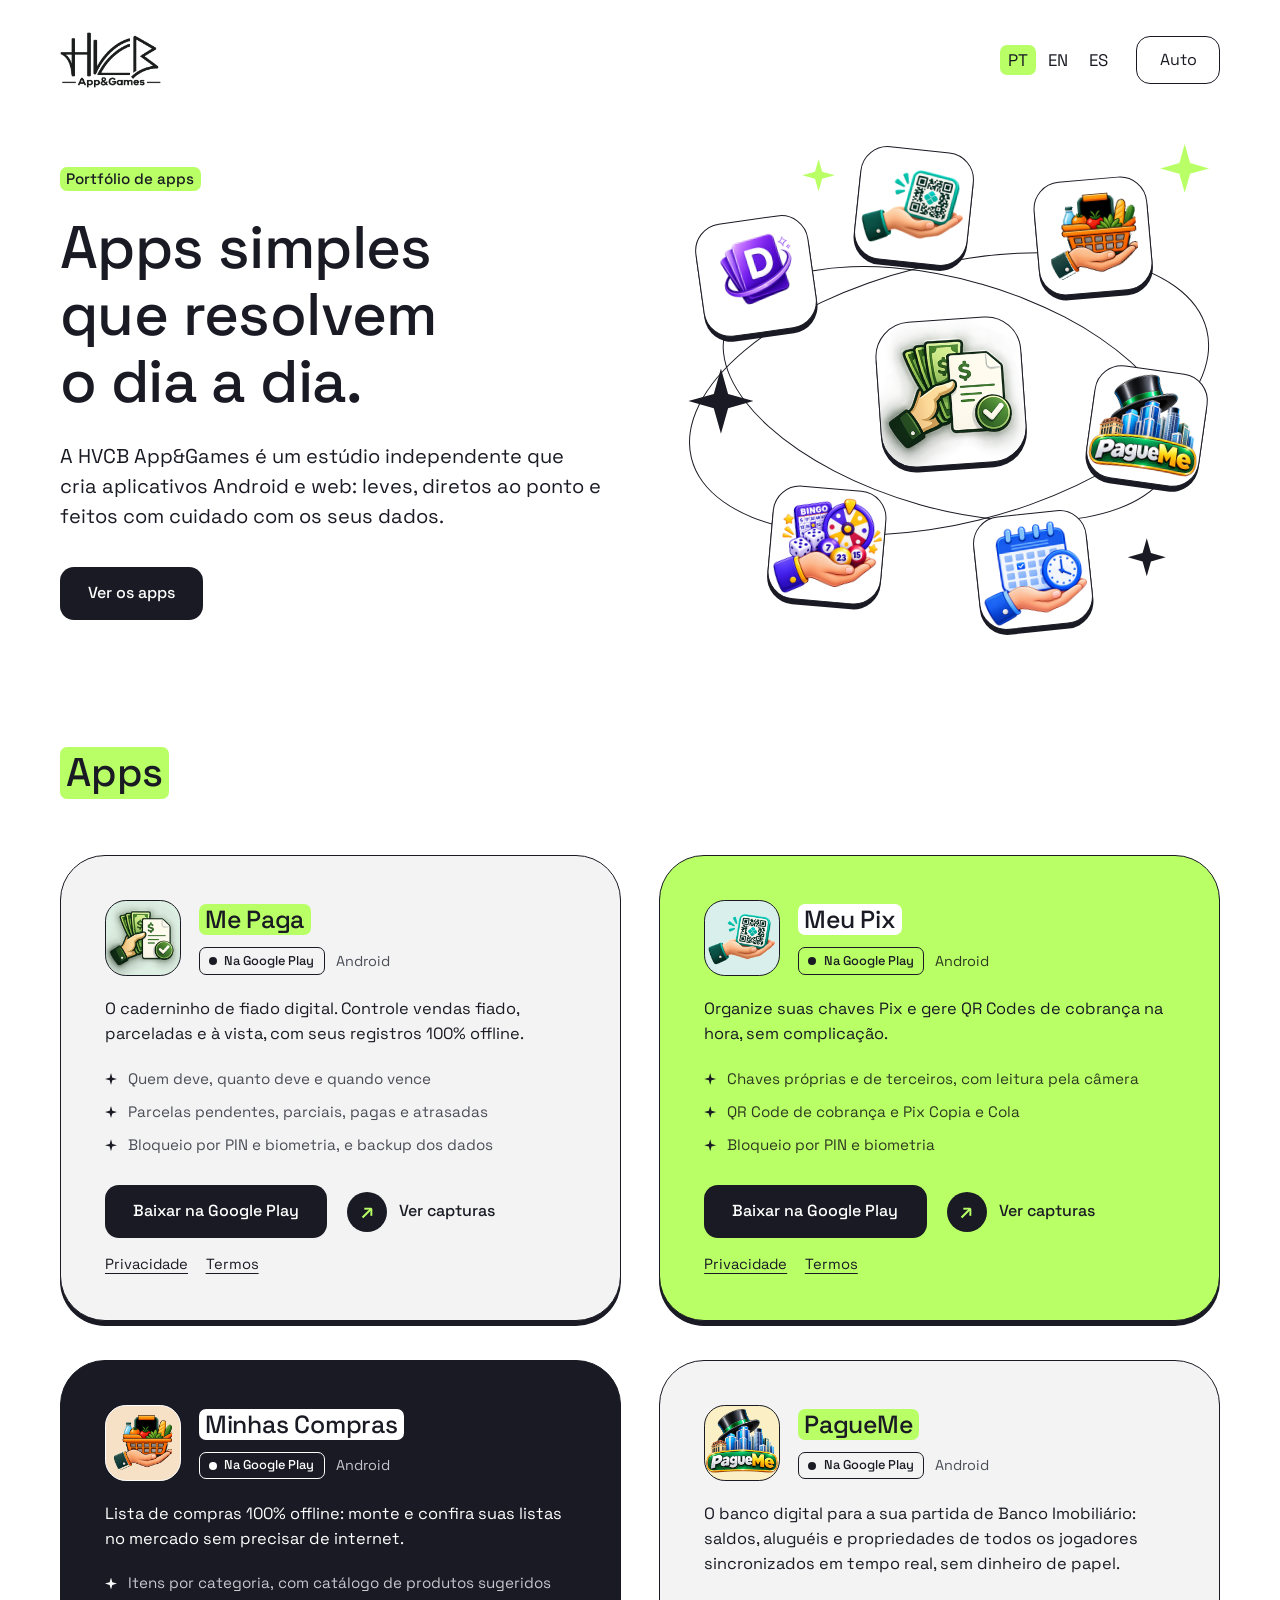
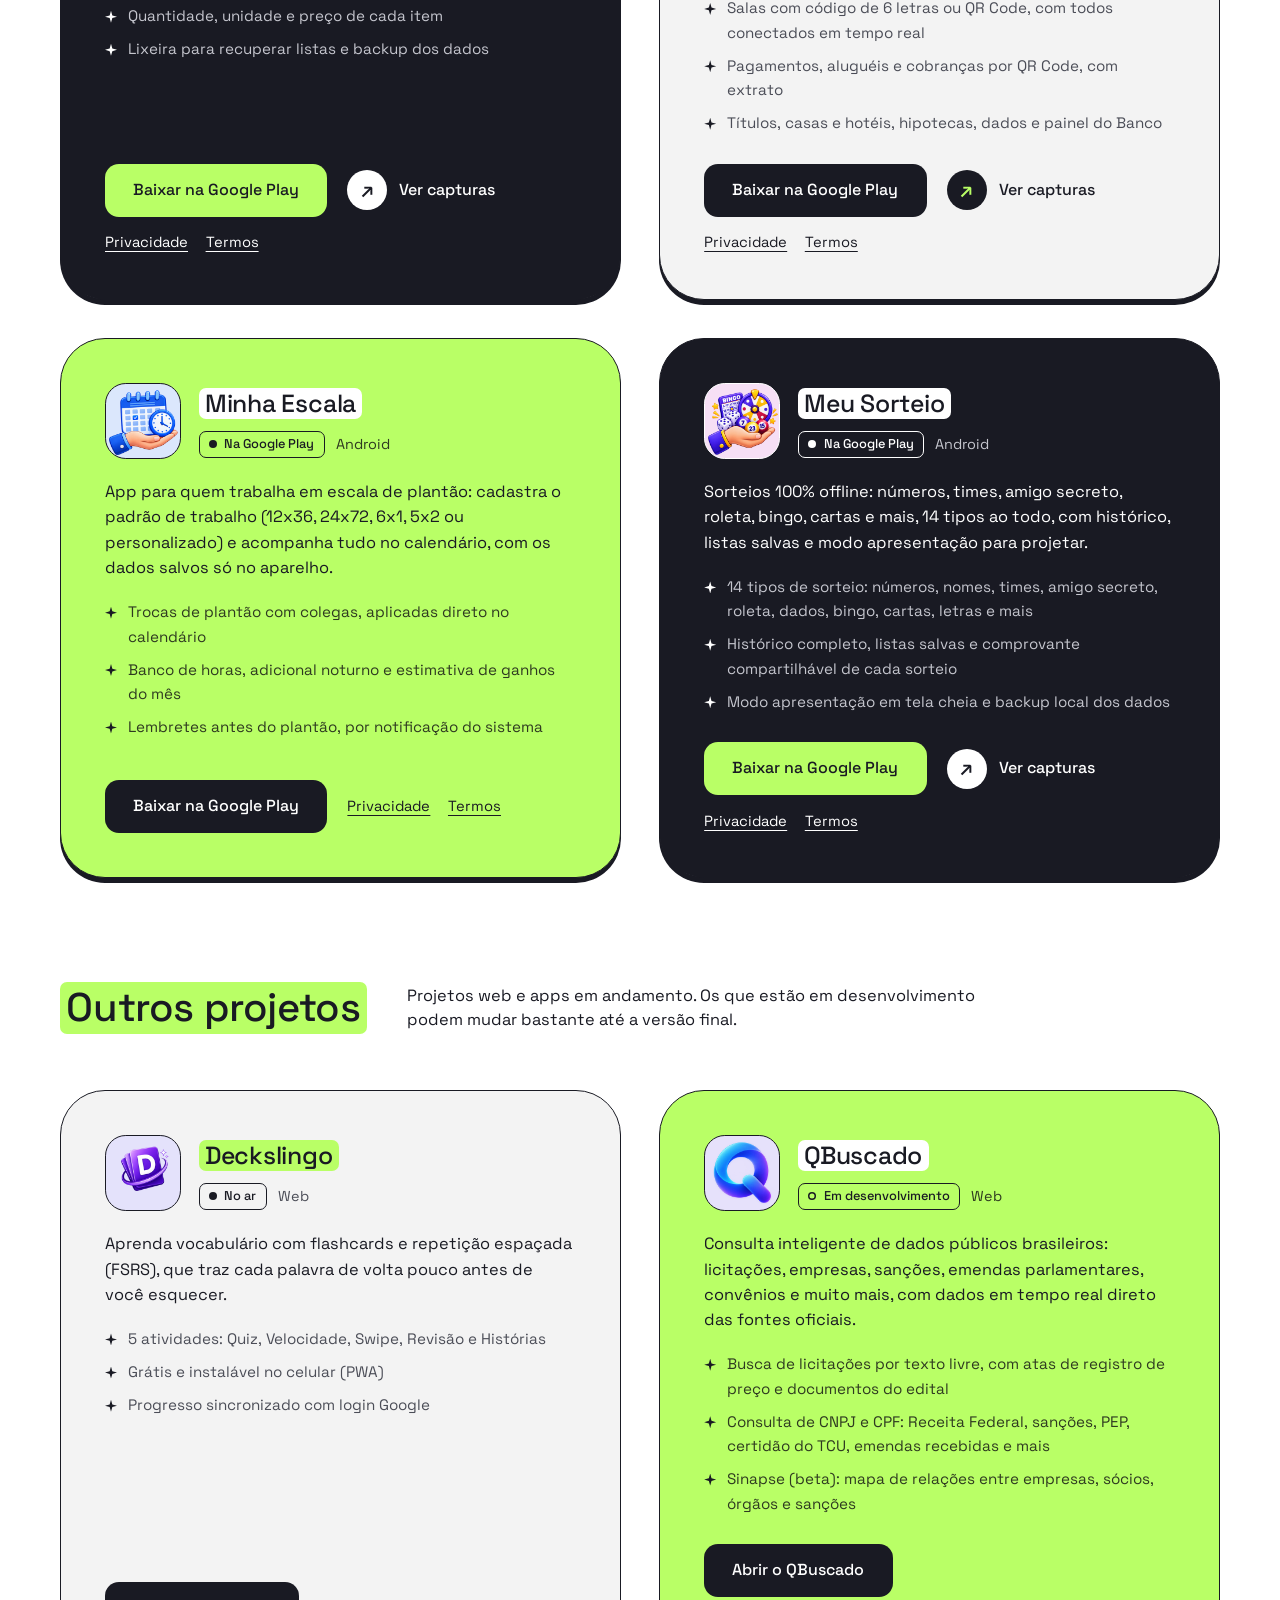
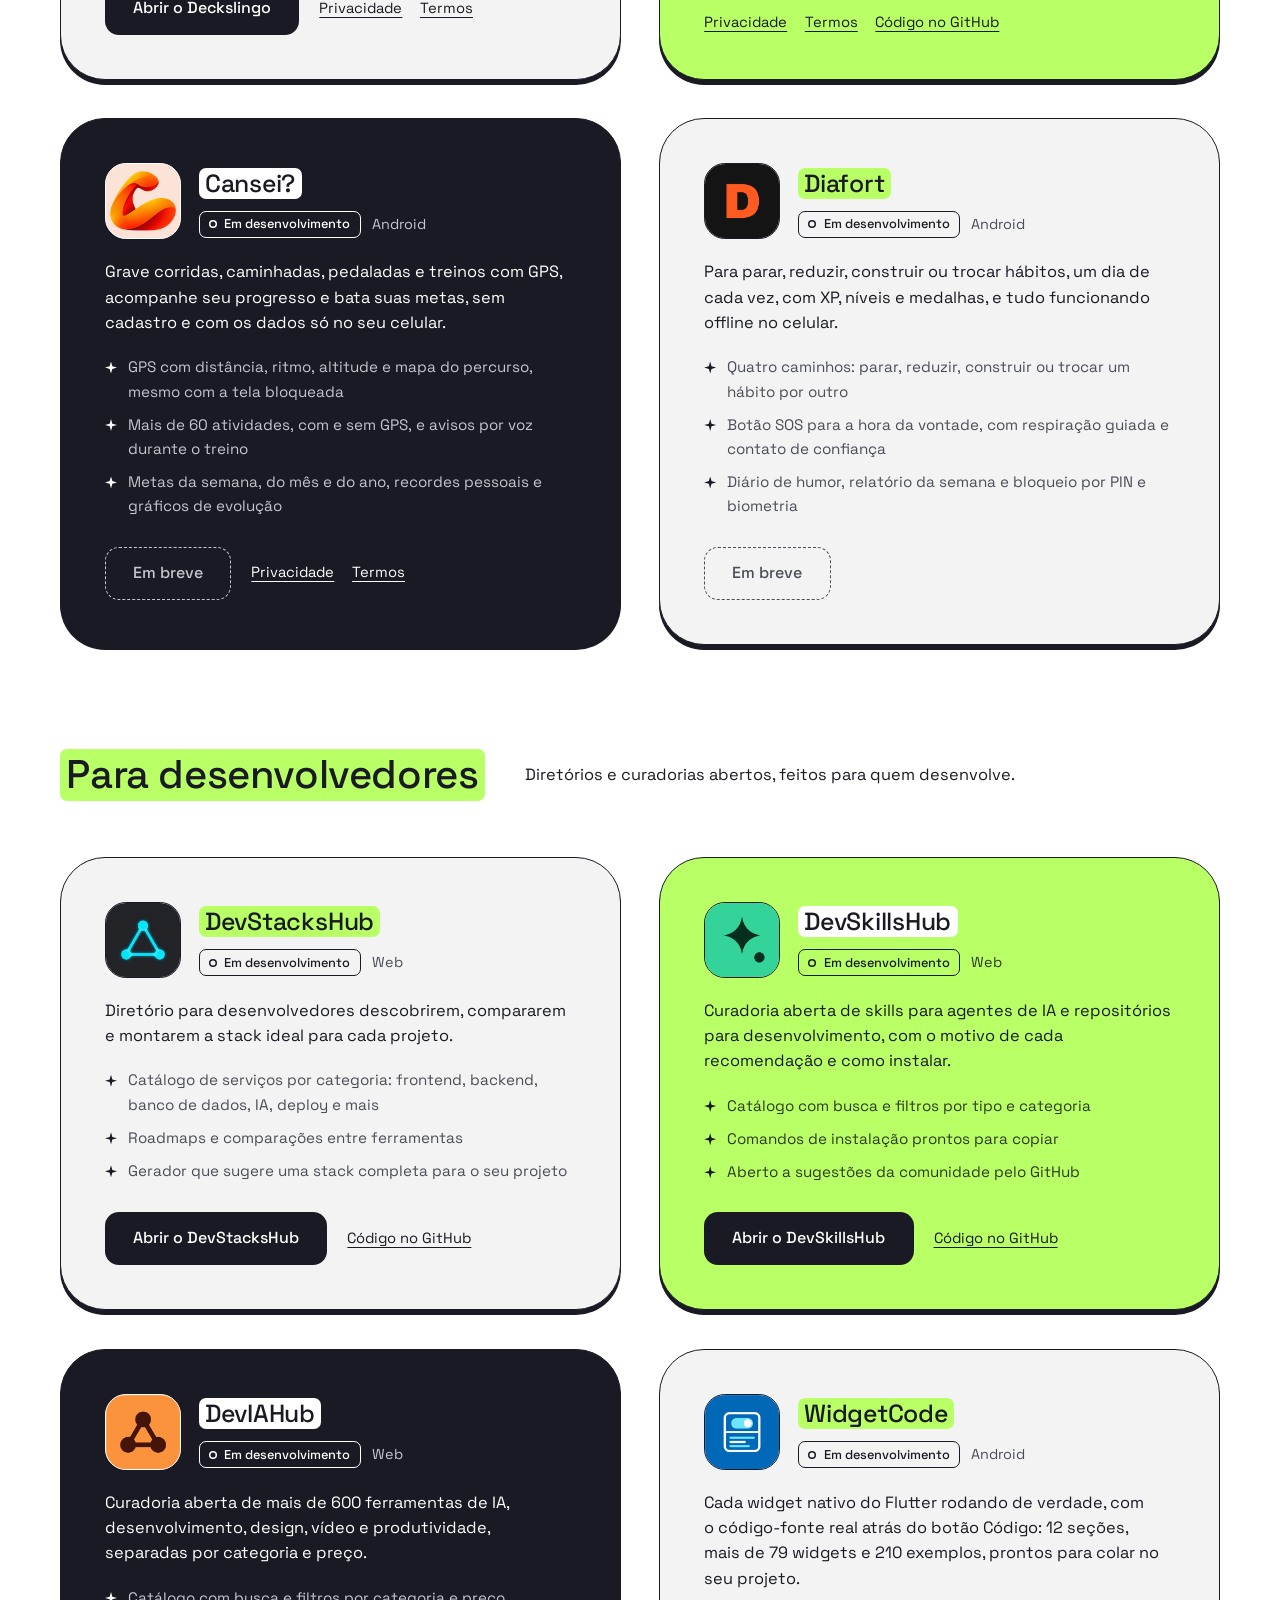
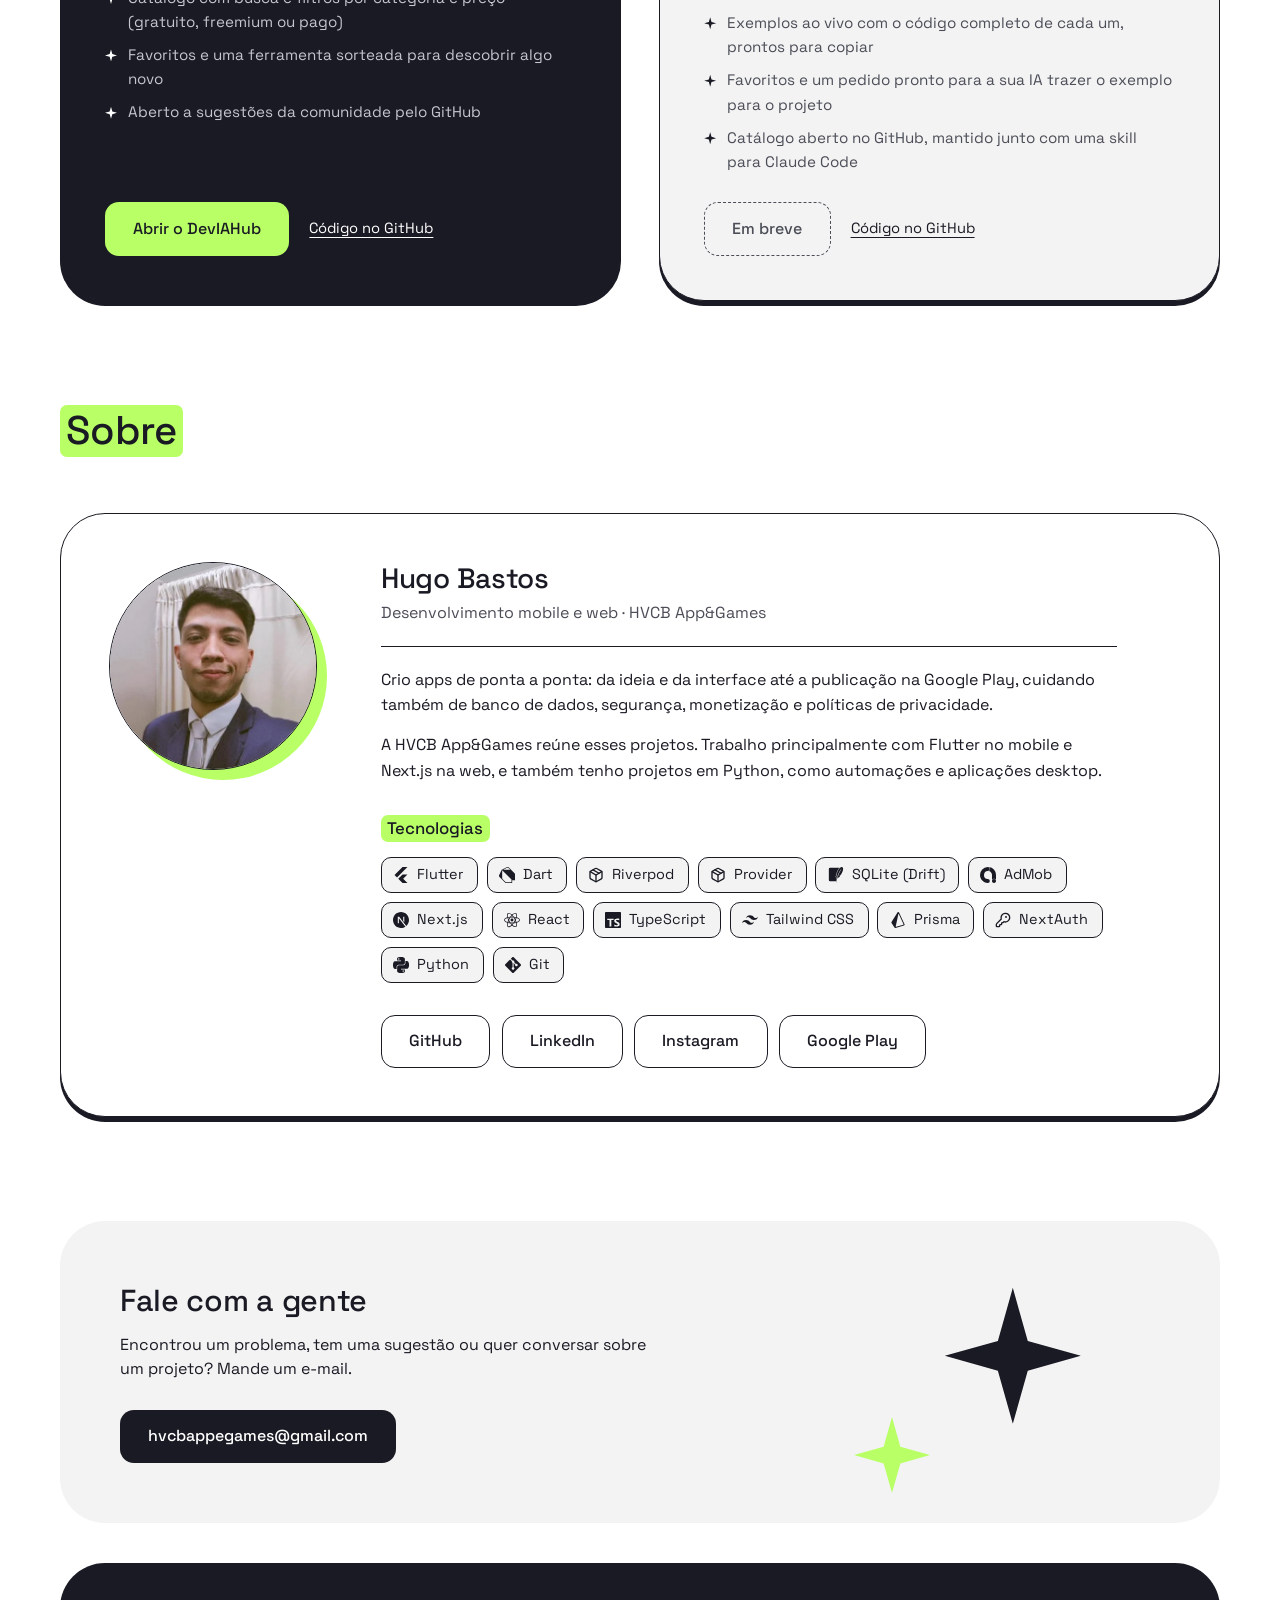
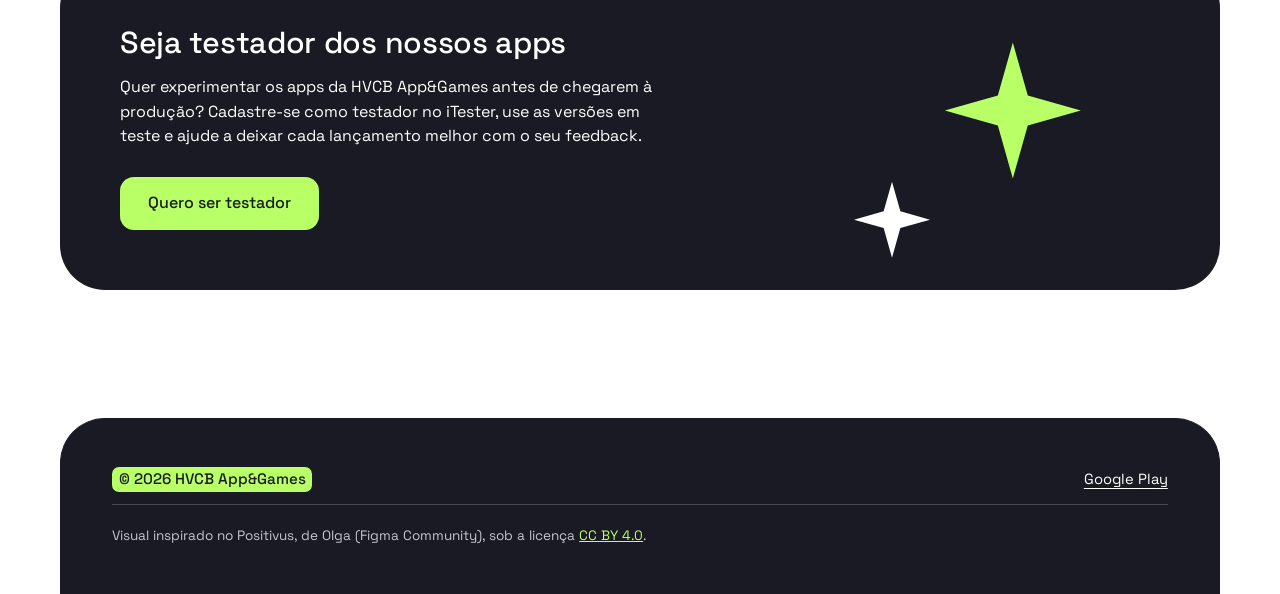
==== commit b942c090: "Update theme colors and improve accessibility in HTML files - Changed theme colors for light and dar" ====
--- a/index.html
+++ b/index.html
@@ -7,8 +7,8 @@
 <meta name="description" content="Portfólio da HVCB App&amp;Games: Me Paga, Meu Pix, Minhas Compras, PagueMe, Minha Escala, Meu Sorteio e Deckslingo. Apps Android e web leves, diretos ao ponto e feitos com cuidado com os seus dados.">
 <meta name="color-scheme" content="light dark">
 <script>try{var t=localStorage.getItem("tema");if(t==="light"||t==="dark")document.documentElement.setAttribute("data-theme",t);}catch(e){}</script>
-<meta name="theme-color" content="#F5F3EE" media="(prefers-color-scheme: light)">
-<meta name="theme-color" content="#101211" media="(prefers-color-scheme: dark)">
+<meta name="theme-color" content="#FFFFFF" media="(prefers-color-scheme: light)">
+<meta name="theme-color" content="#0F1016" media="(prefers-color-scheme: dark)">
 <link rel="canonical" href="https://hugobastoss.github.io/hvcb-appgames/">
 <link rel="alternate" hreflang="pt-BR" href="https://hugobastoss.github.io/hvcb-appgames/">
 <link rel="alternate" hreflang="en" href="https://hugobastoss.github.io/hvcb-appgames/index-en.html">
@@ -26,7 +26,7 @@
 <link rel="icon" href="favicon.svg" type="image/svg+xml">
 <link rel="preconnect" href="https://fonts.googleapis.com">
 <link rel="preconnect" href="https://fonts.gstatic.com" crossorigin>
-<link rel="stylesheet" href="https://fonts.googleapis.com/css2?family=Inter:wght@400;500;600&family=Space+Grotesk:wght@600;700&display=swap">
+<link rel="stylesheet" href="https://fonts.googleapis.com/css2?family=Space+Grotesk:wght@400;500;600;700&display=swap">
 <link rel="stylesheet" href="assets/styles.css">
 <script src="assets/theme.js" defer></script>
 </head>
@@ -51,6 +51,12 @@
   <main id="conteudo" tabindex="-1">
     <section class="hero">
       <div class="hero-icones" aria-hidden="true">
+        <span class="hero-anel"></span>
+        <span class="hero-anel hero-anel--2"></span>
+        <span class="hero-estrela hero-estrela--1"></span>
+        <span class="hero-estrela hero-estrela--2"></span>
+        <span class="hero-estrela hero-estrela--3"></span>
+        <span class="hero-estrela hero-estrela--4"></span>
         <img src="assets/icons/mepaga.png" alt="" width="56" height="56">
         <img src="assets/icons/meupix.png" alt="" width="56" height="56">
         <img src="assets/icons/minhascompras.png" alt="" width="56" height="56">
@@ -465,7 +471,7 @@
     </section>
 
     <section class="secao" id="testadores" aria-labelledby="titulo-testadores">
-      <div class="contato">
+      <div class="contato contato--escuro">
         <div>
           <h2 id="titulo-testadores">Seja testador dos nossos apps</h2>
           <p>Quer experimentar os apps da HVCB App&amp;Games antes de chegarem à produção? Cadastre-se como testador no iTester, use as versões em teste e ajude a deixar cada lançamento melhor com o seu feedback.</p>
@@ -478,6 +484,7 @@
   <footer class="rodape">
     <span>© 2026 HVCB App&amp;Games</span>
     <a class="link" href="https://play.google.com/store/apps/developer?id=HVCB+App%26Games" target="_blank" rel="noopener noreferrer">Google Play</a>
+    <p class="rodape-credito">Visual inspirado no Positivus, de Olga (Figma Community), sob a licença <a href="https://creativecommons.org/licenses/by/4.0/deed.pt-br" target="_blank" rel="noopener noreferrer">CC BY 4.0</a>.</p>
   </footer>
 </div>
 <dialog class="detalhe" id="detalhe" aria-label="Detalhes do app">
@@ -487,9 +494,9 @@
     <div class="detalhe-galeria" role="region" aria-roledescription="carousel" aria-label="Capturas de tela">
       <div class="galeria-palco"><img class="galeria-img" alt=""></div>
       <div class="galeria-controles">
-        <button type="button" class="galeria-seta galeria-anterior" aria-label="Captura anterior">&#8249;</button>
+        <button type="button" class="galeria-seta galeria-anterior" aria-label="Captura anterior">&#8592;</button>
         <div class="galeria-pontos"></div>
-        <button type="button" class="galeria-seta galeria-proxima" aria-label="Próxima captura">&#8250;</button>
+        <button type="button" class="galeria-seta galeria-proxima" aria-label="Próxima captura">&#8594;</button>
       </div>
     </div>
   </div>
--- a/assets/styles.css
+++ b/assets/styles.css
@@ -1,44 +1,105 @@
+/* ==========================================================================
+   HVCB App&Games
+   Visual inspirado no Positivus (design de Olga, Figma Community, CC BY 4.0):
+   verde-limão, quase-preto e cinza; cards com borda e "sombra sólida".
+   ========================================================================== */
+
 :root {
-  --paper: #F5F3EE;
-  --ink: #1B1D1C;
-  --muted: #646966;
-  --line: #E2DED5;
-  --card: #FFFFFF;
-  --soft: #ECE8DF;
-  --ok: #2F7A54;
-  --wait: #B7791F;
-  --radius: 20px;
+  /* Paleta fixa (igual nos dois temas) */
+  --green: #B9FF66;
+  --dark: #191A23;
+
+  /* Tema claro */
+  --paper: #FFFFFF;
+  --ink: #191A23;
+  --muted: #4B4D57;
+  --line: #191A23;
+  --card: #F3F3F3;
+  --soft: #E6E6EA;
+  --btn: #191A23;
+  --btn-ink: #FFFFFF;
+  --seta: #B9FF66;          /* seta dentro do círculo do "Ver capturas" */
+  --apagado: #C5C6CE;       /* pontos inativos do carrossel */
+  --ponto-ativo: #191A23;
+
+  /* Card de contraste (o 3º de cada trio): escuro no tema claro */
+  --inv-bg: #191A23;
+  --inv-ink: #FFFFFF;
+  --inv-muted: #C5C6CE;
+  --inv-label: #FFFFFF;
+  --inv-btn: #B9FF66;
+  --inv-btn-ink: #191A23;
+  --inv-seta: #191A23;
+
+  /* Contexto de cor atual (cards e blocos redefinem) */
+  --c-bg: var(--paper);
+  --c-ink: var(--ink);
+  --c-muted: var(--muted);
+  --c-label: var(--green);
+  --c-label-ink: var(--dark);
+  --c-btn: var(--btn);
+  --c-btn-ink: var(--btn-ink);
+  --c-seta: var(--seta);
+
+  --radius: 45px;
+  --radius-md: 30px;
+  --radius-sm: 14px;
+  --shadow: 0 5px 0 0 var(--line);
+  --estrela: polygon(50% 0%, 61% 39%, 100% 50%, 61% 61%, 50% 100%, 39% 61%, 0% 50%, 39% 39%);
   --display: "Space Grotesk", ui-sans-serif, system-ui, -apple-system, "Segoe UI", Roboto, sans-serif;
-  --body: "Inter", ui-sans-serif, system-ui, -apple-system, "Segoe UI", Roboto, sans-serif;
   color-scheme: light;
 }
 
 /* Modo escuro: pelo sistema (se o usuário não escolheu manualmente)... */
 @media (prefers-color-scheme: dark) {
   :root:not([data-theme="light"]) {
-    --paper: #101211;
-    --ink: #ECEAE4;
-    --muted: #9CA19E;
-    --line: #272B29;
-    --card: #181B1A;
-    --soft: #222625;
-    --ok: #5BC08A;
-    --wait: #E0A552;
+    --paper: #0F1016;
+    --ink: #F3F3F3;
+    --muted: #A9AAB5;
+    --line: #F3F3F3;
+    --card: #1D1E28;
+    --soft: #2A2B37;
+    --btn: #B9FF66;
+    --btn-ink: #191A23;
+    --seta: #191A23;
+    --apagado: #4B4D57;
+    --ponto-ativo: #B9FF66;
+    --inv-bg: #F3F3F3;
+    --inv-ink: #191A23;
+    --inv-muted: #4B4D57;
+    --inv-label: #B9FF66;
+    --inv-btn: #191A23;
+    --inv-btn-ink: #FFFFFF;
+    --inv-seta: #B9FF66;
     color-scheme: dark;
   }
 }
 
 /* ...ou escolhido manualmente pelo alternador de tema (assets/theme.js) */
 :root[data-theme="dark"] {
-  --paper: #101211;
-  --ink: #ECEAE4;
-  --muted: #9CA19E;
-  --line: #272B29;
-  --card: #181B1A;
-  --soft: #222625;
-  --ok: #5BC08A;
-  --wait: #E0A552;
+  --paper: #0F1016;
+  --ink: #F3F3F3;
+  --muted: #A9AAB5;
+  --line: #F3F3F3;
+  --card: #1D1E28;
+  --soft: #2A2B37;
+  --btn: #B9FF66;
+  --btn-ink: #191A23;
+  --seta: #191A23;
+  --apagado: #4B4D57;
+  --ponto-ativo: #B9FF66;
+  --inv-bg: #F3F3F3;
+  --inv-ink: #191A23;
+  --inv-muted: #4B4D57;
+  --inv-label: #B9FF66;
+  --inv-btn: #191A23;
+  --inv-btn-ink: #FFFFFF;
+  --inv-seta: #B9FF66;
   color-scheme: dark;
+}
+
+@media (max-width: 40rem) {
+  :root { --radius: 30px; --radius-md: 22px; }
 }
 
 * { margin: 0; padding: 0; box-sizing: border-box; }
@@ -48,7 +109,7 @@
 body {
   background: var(--paper);
   color: var(--ink);
-  font-family: var(--body);
+  font-family: var(--display);
   font-size: 16px;
   line-height: 1.6;
   -webkit-font-smoothing: antialiased;
@@ -57,24 +118,34 @@
 
 a { color: inherit; touch-action: manipulation; -webkit-tap-highlight-color: transparent; }
 img { max-width: 100%; display: block; }
-a:focus-visible, button:focus-visible { outline: 2px solid var(--ink); outline-offset: 3px; border-radius: 6px; }
+a:focus-visible, button:focus-visible { outline: 2px solid var(--c-ink); outline-offset: 3px; }
 p { text-wrap: pretty; }
 
 .pular-conteudo {
-  position: absolute; top: -3rem; left: 1rem; z-index: 10;
-  background: var(--ink); color: var(--paper);
-  padding: 0.6rem 1.1rem; border-radius: 0.6rem;
-  text-decoration: none; font-weight: 600; font-size: 0.9rem;
+  position: absolute; top: -4rem; left: 1rem; z-index: 10;
+  background: var(--green); color: var(--dark);
+  padding: 0.6rem 1.1rem; border-radius: var(--radius-sm); border: 1px solid var(--dark);
+  text-decoration: none; font-weight: 500;
   transition: top 0.15s ease;
 }
 .pular-conteudo:focus-visible { top: 1rem; outline-offset: 2px; }
 
-.container { max-width: 68rem; margin: 0 auto; padding-inline: 1.25rem; }
-
-/* Topo */
+.container { max-width: 77.5rem; margin: 0 auto; padding-inline: clamp(1rem, 4vw, 2.5rem); }
+
+/* Marca-texto verde, usado em títulos */
+.secao-titulo h2,
+.app-nome h3,
+.sobre h3,
+.eyebrow {
+  background: var(--c-label); color: var(--c-label-ink);
+  border-radius: 7px; padding: 0 0.4rem;
+  -webkit-box-decoration-break: clone; box-decoration-break: clone;
+}
+
+/* ---------- Topo ---------- */
 .topo {
   display: flex; align-items: center; justify-content: space-between;
-  flex-wrap: wrap; gap: 1rem; padding-block: 1.5rem;
+  flex-wrap: wrap; gap: 1rem 1.5rem; padding-block: 2rem 1rem;
 }
 .marca { display: block; text-decoration: none; }
 .marca img { height: 3.5rem; width: auto; }
@@ -86,133 +157,203 @@
 }
 :root[data-theme="dark"] .marca .logo--claro { display: none; }
 :root[data-theme="dark"] .marca .logo--escuro { display: block; }
-.topo-acoes { display: flex; align-items: center; gap: 0.6rem; }
-.idiomas { display: flex; gap: 0.4rem; }
+
+.topo-acoes { display: flex; align-items: center; gap: 1.25rem; }
+.idiomas { display: flex; gap: 0.3rem; }
 .idiomas a {
-  font-size: 0.75rem; font-weight: 600; letter-spacing: 0.03em; text-transform: uppercase;
-  text-decoration: none; color: var(--muted);
-  padding: 0.2rem 0.6rem; border: 1px solid var(--line); border-radius: 999px;
-  transition: color 0.15s ease, border-color 0.15s ease, background 0.15s ease;
-}
-.idiomas a:hover { color: var(--ink); border-color: var(--muted); }
-.idiomas a.ativo { background: var(--ink); border-color: var(--ink); color: var(--paper); }
+  font-size: 1.05rem; text-decoration: none; color: var(--ink);
+  padding: 0.1rem 0.5rem; border-radius: 7px;
+  transition: background-color 0.15s ease, color 0.15s ease;
+}
+.idiomas a:hover { background: var(--card); }
+.idiomas a.ativo { background: var(--green); color: var(--dark); }
 
 .tema-botao {
-  font: inherit; font-size: 0.75rem; font-weight: 600; letter-spacing: 0.03em; text-transform: uppercase;
-  color: var(--muted); background: transparent; cursor: pointer;
-  padding: 0.2rem 0.6rem; border: 1px solid var(--line); border-radius: 999px;
-  transition: color 0.15s ease, border-color 0.15s ease, background 0.15s ease;
-}
-.tema-botao:hover { color: var(--ink); border-color: var(--muted); }
-
-/* Hero */
-.hero { padding-block: 3.5rem 3rem; max-width: 46rem; }
-.hero-icones { display: flex; margin-bottom: 2rem; }
+  font: inherit; font-size: 1rem; color: var(--ink); background: transparent; cursor: pointer;
+  padding: 0.65rem 1.4rem; border: 1px solid var(--line); border-radius: var(--radius-sm);
+  transition: background-color 0.15s ease, color 0.15s ease;
+}
+.tema-botao:hover { background: var(--ink); color: var(--paper); }
+
+/* ---------- Hero ---------- */
+.hero {
+  display: grid; grid-template-columns: minmax(0, 1fr); align-items: center;
+  gap: 0; padding-block: 2.5rem clamp(4rem, 9vw, 6.5rem);
+}
+.eyebrow { justify-self: start; font-size: 0.95rem; font-weight: 500; margin-bottom: 1.4rem; }
+h1 {
+  font-family: var(--display); font-weight: 500;
+  font-size: clamp(2.4rem, 5.6vw, 3.75rem); line-height: 1.12; letter-spacing: -0.01em;
+  margin-bottom: 1.6rem; text-wrap: balance;
+}
+.lead { font-size: clamp(1.05rem, 1.8vw, 1.25rem); line-height: 1.5; max-width: 34rem; }
+.hero-acoes { display: flex; flex-wrap: wrap; align-items: center; gap: 0.75rem 1.25rem; margin-top: 2.25rem; }
+
+/* Composição com os ícones dos apps, no lugar da ilustração do Positivus */
+.hero-icones {
+  order: 1; position: relative; justify-self: center;
+  width: 100%; max-width: 30rem; aspect-ratio: 1 / 0.92; margin-top: 3rem;
+}
 .hero-icones img {
-  width: 3.5rem; height: 3.5rem; object-fit: cover;
-  border-radius: 1rem; border: 3px solid var(--paper); background: var(--card);
-  margin-left: -0.7rem;
-}
-.hero-icones img:first-child { margin-left: 0; }
-.eyebrow {
-  font-size: 0.8rem; font-weight: 600; letter-spacing: 0.08em;
-  text-transform: uppercase; color: var(--muted); margin-bottom: 0.9rem;
-}
-h1 {
-  font-family: var(--display); font-weight: 700;
-  font-size: clamp(2.3rem, 6.5vw, 3.75rem); line-height: 1.04; letter-spacing: -0.035em;
-  margin-bottom: 1.2rem; text-wrap: balance;
-}
-.lead { font-size: clamp(1.05rem, 2.2vw, 1.2rem); color: var(--muted); max-width: 38rem; }
-.hero-acoes { display: flex; flex-wrap: wrap; align-items: center; gap: 0.75rem 1.25rem; margin-top: 2rem; }
-
-/* Seções */
-.secao { padding-bottom: 4rem; }
-.secao--junto { padding-bottom: 1rem; }
-.secao-titulo { padding-top: 1.75rem; margin-bottom: 1.5rem; border-top: 1px solid var(--line); }
-h2 { font-family: var(--display); font-size: 1.5rem; letter-spacing: -0.02em; line-height: 1.2; text-wrap: balance; }
-.secao-titulo p { color: var(--muted); margin-top: 0.3rem; }
-
-/* Cards de app */
-.apps {
-  display: grid; gap: 1rem;
-  grid-template-columns: repeat(auto-fit, minmax(min(100%, 22rem), 1fr));
-}
-/* auto-fill keeps a lone project card at the same width as the app cards */
-.apps--projetos { grid-template-columns: repeat(auto-fill, minmax(min(100%, 22rem), 1fr)); }
+  position: absolute; z-index: 2;
+  width: 21%; height: auto; aspect-ratio: 1; object-fit: cover;
+  border-radius: 24%; border: 1px solid var(--line); box-shadow: var(--shadow);
+  background: #FFFFFF;
+}
+.hero-icones img:nth-of-type(1) { left: 37%; top: 35%; width: 27%; transform: rotate(-4deg); }
+.hero-icones img:nth-of-type(2) { left: 33%; top: 1%;  transform: rotate(6deg); }
+.hero-icones img:nth-of-type(3) { left: 66%; top: 7%;  transform: rotate(-5deg); }
+.hero-icones img:nth-of-type(4) { left: 76%; top: 45%; transform: rotate(8deg); }
+.hero-icones img:nth-of-type(5) { left: 55%; top: 74%; transform: rotate(-6deg); }
+.hero-icones img:nth-of-type(6) { left: 17%; top: 69%; transform: rotate(5deg); }
+.hero-icones img:nth-of-type(7) { left: 4%;  top: 15%; transform: rotate(-8deg); }
+.hero-anel {
+  position: absolute; z-index: 1; left: 1%; top: 24%; width: 98%; height: 52%;
+  border: 1px solid var(--line); border-radius: 50%; transform: rotate(-14deg);
+}
+.hero-anel--2 { left: 7%; top: 27%; width: 86%; height: 46%; transform: rotate(16deg); }
+.hero-estrela { position: absolute; z-index: 3; aspect-ratio: 1; clip-path: var(--estrela); background: var(--ink); }
+.hero-estrela--1 { left: 2%;  top: 45%; width: 12%; }
+.hero-estrela--2 { left: 89%; top: 0%;  width: 9%; background: var(--green); }
+.hero-estrela--3 { left: 83%; top: 79%; width: 7%; }
+.hero-estrela--4 { left: 23%; top: 3%;  width: 6%; background: var(--green); }
+/* No tema claro, o verde ganha um contorno para não sumir no branco */
+.hero-estrela--2, .hero-estrela--4 { filter: drop-shadow(0 0 0.5px var(--dark)) drop-shadow(0 0 0.5px var(--dark)); }
+
+@media (min-width: 56rem) {
+  .hero {
+    grid-template-columns: minmax(0, 1.05fr) minmax(0, 1fr);
+    grid-template-rows: 1fr auto auto auto auto 1fr;
+    column-gap: 3rem;
+  }
+  .hero > .eyebrow { grid-column: 1; grid-row: 2; }
+  .hero > h1 { grid-column: 1; grid-row: 3; }
+  .hero > .lead { grid-column: 1; grid-row: 4; }
+  .hero > .hero-acoes { grid-column: 1; grid-row: 5; }
+  .hero-icones { grid-column: 2; grid-row: 1 / -1; margin-top: 0; max-width: 34rem; }
+}
+
+/* ---------- Botões e links ---------- */
+.botao {
+  display: inline-flex; align-items: center; justify-content: center; gap: 0.6rem;
+  font: inherit; font-size: 1rem; font-weight: 500; line-height: 1.3;
+  text-decoration: none; overflow-wrap: anywhere; cursor: pointer;
+  padding: 0.95rem 1.7rem; border: 1px solid transparent; border-radius: var(--radius-sm);
+  background: var(--c-btn); color: var(--c-btn-ink);
+  transition: transform 0.12s ease, background-color 0.15s ease, color 0.15s ease;
+}
+.botao:hover { transform: translateY(-2px); }
+.botao:active { transform: translateY(0); }
+.botao--contorno { background: transparent; color: var(--c-ink); border-color: currentColor; }
+.botao--contorno:hover { background: var(--c-ink); color: var(--c-bg); }
+.botao--off { background: transparent; color: var(--c-muted); border: 1px dashed currentColor; cursor: default; }
+.botao--off:hover { transform: none; }
+
+/* "Ver capturas": como o "Learn more" do Positivus, com a seta num círculo */
+.botao.detalhe-ver {
+  background: transparent; color: var(--c-ink); border: 0;
+  padding: 0.2rem 0.4rem 0.2rem 0; gap: 0.75rem;
+}
+.botao.detalhe-ver::before {
+  content: "\2197"; display: grid; place-items: center; flex-shrink: 0;
+  width: 2.5rem; height: 2.5rem; border-radius: 50%;
+  background: var(--c-ink); color: var(--c-seta); font-size: 1.3rem; line-height: 1;
+  transition: transform 0.2s ease;
+}
+.botao.detalhe-ver:hover { background: transparent; color: var(--c-ink); transform: none; text-decoration: underline; text-underline-offset: 4px; }
+.botao.detalhe-ver:hover::before { transform: rotate(45deg); }
+
+.links-legais { display: flex; flex-wrap: wrap; gap: 0.4rem 1.1rem; }
+.link {
+  font-size: 0.92rem; color: var(--c-ink);
+  text-decoration: underline; text-decoration-thickness: 1px; text-underline-offset: 4px;
+}
+.link:hover { text-decoration-thickness: 2px; }
+
+/* ---------- Seções ---------- */
+.secao { padding-bottom: clamp(4rem, 9vw, 6.5rem); }
+.secao--junto { padding-bottom: 2.5rem; }
+.secao-titulo {
+  display: flex; flex-wrap: wrap; align-items: center; gap: 0.9rem 2.5rem;
+  margin-bottom: clamp(2rem, 5vw, 3.5rem);
+}
+h2 {
+  font-family: var(--display); font-weight: 500;
+  font-size: clamp(1.9rem, 4.2vw, 2.5rem); line-height: 1.3; letter-spacing: -0.01em; text-wrap: balance;
+}
+.secao-titulo p { max-width: 36rem; font-size: 1.02rem; line-height: 1.5; }
+
+/* ---------- Cards de app ---------- */
+.apps { display: grid; gap: clamp(1.75rem, 3vw, 2.5rem); grid-template-columns: minmax(0, 1fr); }
+@media (min-width: 52rem) {
+  .apps { grid-template-columns: repeat(2, minmax(0, 1fr)); }
+}
+
 .app {
-  --accent: var(--ink); --accent-soft: var(--soft); --on-accent: var(--paper);
+  --c-bg: var(--card);
   position: relative;
-  display: flex; flex-direction: column; gap: 1.1rem;
-  background: var(--card); border: 1px solid var(--line); border-radius: var(--radius);
-  padding: clamp(1.25rem, 3vw, 1.75rem);
-  transition: border-color 0.2s ease, transform 0.2s ease, background-color 0.2s ease;
-}
-.app::after {
-  content: ""; position: absolute; inset: 0; border-radius: inherit; pointer-events: none;
-  box-shadow: 0 16px 32px -20px var(--accent);
-  opacity: 0; transition: opacity 0.2s ease;
-}
-.app:hover {
-  border-color: var(--accent);
-  transform: translateY(-3px);
-}
-.app:hover::after { opacity: 1; }
-
-.app-topo { display: flex; align-items: center; gap: 1rem; }
+  display: flex; flex-direction: column; gap: 1.25rem;
+  background: var(--c-bg); color: var(--c-ink);
+  border: 1px solid var(--line); border-radius: var(--radius); box-shadow: var(--shadow);
+  padding: clamp(1.5rem, 4vw, 2.75rem);
+  transition: transform 0.2s ease, box-shadow 0.2s ease;
+}
+.app:hover { transform: translateY(-4px); box-shadow: 0 9px 0 0 var(--line); }
+
+/* Cinza, verde e escuro se alternam como nos serviços do Positivus */
+.apps > .app:nth-child(3n+2) {
+  --c-bg: var(--green); --c-ink: var(--dark); --c-muted: #2E3A20;
+  --c-label: #FFFFFF; --c-label-ink: var(--dark);
+  --c-btn: var(--dark); --c-btn-ink: #FFFFFF; --c-seta: var(--green);
+}
+.apps > .app:nth-child(3n) {
+  --c-bg: var(--inv-bg); --c-ink: var(--inv-ink); --c-muted: var(--inv-muted);
+  --c-label: var(--inv-label); --c-label-ink: var(--dark);
+  --c-btn: var(--inv-btn); --c-btn-ink: var(--inv-btn-ink); --c-seta: var(--inv-seta);
+}
+
+.app-topo { display: flex; align-items: center; gap: 1.1rem; }
 .app-icone {
-  width: 4.5rem; height: 4.5rem; flex-shrink: 0; object-fit: cover;
-  border-radius: 1.1rem; background: var(--accent-soft);
+  width: 4.75rem; height: 4.75rem; flex-shrink: 0; object-fit: cover;
+  border-radius: 1.3rem; border: 1px solid var(--c-ink); background: var(--accent-soft);
 }
 .app-nome { min-width: 0; }
-.app-nome h3 { font-family: var(--display); font-size: 1.4rem; letter-spacing: -0.02em; line-height: 1.2; }
+.app-nome h3 {
+  display: inline; font-family: var(--display); font-weight: 500;
+  font-size: 1.55rem; line-height: 1.5; letter-spacing: -0.01em;
+}
 .app-meta {
-  display: flex; flex-wrap: wrap; align-items: center; gap: 0.35rem 0.6rem;
-  margin-top: 0.35rem; font-size: 0.85rem; color: var(--muted);
+  display: flex; flex-wrap: wrap; align-items: center; gap: 0.4rem 0.7rem;
+  margin-top: 0.55rem; font-size: 0.9rem; color: var(--c-muted);
 }
 .status {
-  display: inline-flex; align-items: center; gap: 0.4rem;
-  font-size: 0.75rem; font-weight: 600; color: var(--ink); white-space: nowrap;
-  padding: 0.15rem 0.6rem; border-radius: 999px; background: var(--soft);
-}
-.status::before { content: ""; width: 0.45rem; height: 0.45rem; border-radius: 50%; background: var(--ok); }
-.status--breve::before { background: var(--wait); }
-
-.app-lista { list-style: none; display: grid; gap: 0.45rem; font-size: 0.92rem; color: var(--muted); }
-.app-lista li { display: flex; gap: 0.65rem; }
+  display: inline-flex; align-items: center; gap: 0.45rem;
+  font-size: 0.8rem; font-weight: 500; color: var(--c-ink); white-space: nowrap;
+  padding: 0.15rem 0.6rem; border: 1px solid currentColor; border-radius: 7px;
+}
+.status::before { content: ""; width: 0.5rem; height: 0.5rem; border-radius: 50%; background: currentColor; }
+.status--breve::before { background: transparent; box-shadow: inset 0 0 0 1.5px currentColor; }
+
+.app > p { font-size: 1.02rem; line-height: 1.55; }
+.app-lista { list-style: none; display: grid; gap: 0.55rem; font-size: 0.95rem; color: var(--c-muted); }
+.app-lista li { display: flex; gap: 0.7rem; }
 .app-lista li::before {
-  content: ""; flex-shrink: 0; margin-top: 0.6rem;
-  width: 0.4rem; height: 0.4rem; border-radius: 50%; background: var(--accent);
+  content: ""; flex-shrink: 0; margin-top: 0.4rem;
+  width: 0.75rem; height: 0.75rem; clip-path: var(--estrela); background: var(--c-ink);
 }
 
 .app-acoes {
-  display: flex; flex-wrap: wrap; align-items: center; gap: 0.75rem 1.1rem;
-  margin-top: auto; padding-top: 0.25rem;
-}
-.botao {
-  display: inline-flex; align-items: center;
-  font-size: 0.92rem; font-weight: 600; text-decoration: none; overflow-wrap: anywhere;
-  padding: 0.65rem 1.15rem; border-radius: 999px;
-  background: var(--accent); color: var(--on-accent);
-  transition: opacity 0.15s ease, transform 0.1s ease;
-}
-.botao:hover { opacity: 0.88; }
-.botao:active { transform: scale(0.97); }
-.botao--off { background: var(--soft); color: var(--muted); }
-.links-legais { display: flex; gap: 1rem; }
-.link {
-  font-size: 0.88rem; color: var(--muted);
-  text-decoration: underline; text-decoration-color: var(--line); text-underline-offset: 3px;
-  transition: color 0.15s ease, text-decoration-color 0.15s ease;
-}
-.link:hover { color: var(--ink); text-decoration-color: currentColor; }
+  display: flex; flex-wrap: wrap; align-items: center; gap: 0.9rem 1.25rem;
+  margin-top: auto; padding-top: 0.5rem;
+}
 
 @media (prefers-reduced-motion: reduce) {
   html { scroll-behavior: auto; }
-  .app, .botao, .idiomas a, .link { transition: none; }
-  .app:hover { transform: none; }
-}
-
+  .app, .botao, .botao.detalhe-ver::before, .idiomas a, .tema-botao { transition: none; }
+  .app:hover, .botao:hover { transform: none; }
+}
+
+/* Cor de cada app: hoje só no fundo do ícone (e no modal) */
 .app--mepaga        { --accent: #1B4332; --accent-soft: #DDEEE2; --on-accent: #FFFFFF; }
 .app--meupix        { --accent: #1A7A70; --accent-soft: #D9EFEC; --on-accent: #FFFFFF; }
 .app--minhascompras { --accent: #A85618; --accent-soft: #F7E1C6; --on-accent: #FFFFFF; }
@@ -260,95 +401,129 @@
 :root[data-theme="dark"] .app--minhascompras { --accent: #F0A25E; --accent-soft: #3A2A1C; --on-accent: #1E130A; }
 :root[data-theme="dark"] .app--deckslingo { --accent: #9A94F7; --accent-soft: #25234A; --on-accent: #12112A; }
 
-/* Sobre */
+/* ---------- Sobre (como os cards de equipe do Positivus) ---------- */
 .sobre {
-  display: grid; gap: clamp(1.5rem, 4vw, 3rem); align-items: start;
+  display: grid; gap: clamp(1.75rem, 4vw, 3rem); align-items: start;
   grid-template-columns: minmax(0, 1fr);
+  background: var(--c-bg); border: 1px solid var(--line); border-radius: var(--radius); box-shadow: var(--shadow);
+  padding: clamp(1.5rem, 4vw, 3rem);
 }
 .sobre-foto {
   width: 9rem; height: auto; aspect-ratio: 1; object-fit: cover;
-  border-radius: 50%; border: 1px solid var(--line); background: var(--soft);
-}
-.sobre-nome { font-family: var(--display); font-weight: 700; font-size: 1.6rem; letter-spacing: -0.02em; line-height: 1.2; }
-.sobre-papel { color: var(--muted); margin-top: 0.2rem; }
-.sobre-texto { display: grid; gap: 0.9rem; margin-top: 1.1rem; max-width: 42rem; }
-.sobre h3 {
-  font-size: 0.8rem; font-weight: 600; letter-spacing: 0.08em; text-transform: uppercase;
-  color: var(--muted); margin: 1.75rem 0 0.75rem;
-}
-.tecnologias { list-style: none; display: flex; flex-wrap: wrap; gap: 0.5rem; }
+  border-radius: 50%; border: 1px solid var(--line); background: var(--green);
+  box-shadow: 10px 10px 0 0 var(--green);
+}
+.sobre-nome { font-weight: 500; font-size: 1.75rem; letter-spacing: -0.01em; line-height: 1.2; }
+.sobre-papel { color: var(--muted); margin-top: 0.3rem; }
+.sobre-texto { display: grid; gap: 0.9rem; margin-top: 1.25rem; padding-top: 1.25rem; border-top: 1px solid var(--line); max-width: 46rem; }
+.sobre h3 { display: inline-block; font-size: 1.05rem; font-weight: 500; margin: 2rem 0 0.9rem; }
+.tecnologias { list-style: none; display: flex; flex-wrap: wrap; gap: 0.55rem; }
 .tecnologias li {
-  display: inline-flex; align-items: center; gap: 0.45rem;
-  font-size: 0.85rem; background: var(--card);
-  padding: 0.3rem 0.85rem 0.3rem 0.7rem; border: 1px solid var(--line); border-radius: 999px;
+  display: inline-flex; align-items: center; gap: 0.5rem;
+  font-size: 0.9rem; background: var(--card);
+  padding: 0.35rem 0.85rem 0.35rem 0.7rem; border: 1px solid var(--line); border-radius: 10px;
 }
 .tecnologias svg { width: 1rem; height: 1rem; flex-shrink: 0; fill: currentColor; }
-.sobre-links { display: flex; flex-wrap: wrap; gap: 0.6rem; margin-top: 1.75rem; }
-.botao--contorno { background: transparent; color: var(--ink); border: 1px solid var(--line); }
-.botao--contorno:hover { border-color: var(--ink); opacity: 1; }
+.sobre-links { display: flex; flex-wrap: wrap; gap: 0.7rem; margin-top: 2rem; }
 
 @media (min-width: 48rem) {
-  .sobre { grid-template-columns: 13rem minmax(0, 1fr); }
+  .sobre { grid-template-columns: 14rem minmax(0, 1fr); }
   .sobre-foto { width: 13rem; }
 }
 
-/* Contato */
+/* ---------- Contato e testadores (como o "Let's make things happen") ---------- */
 .contato {
-  display: flex; flex-wrap: wrap; align-items: center; justify-content: space-between; gap: 1.25rem;
-  background: var(--card); border: 1px solid var(--line); border-radius: var(--radius);
-  padding: clamp(1.5rem, 4vw, 2.5rem);
-}
-.contato h2 { margin-bottom: 0.4rem; }
-.contato p { color: var(--muted); max-width: 34rem; }
-.botao--ink { background: var(--ink); color: var(--paper); }
-
-/* Rodapé */
+  --c-bg: var(--card);
+  position: relative; overflow: hidden;
+  display: flex; flex-direction: column; align-items: flex-start; gap: 1.75rem;
+  background: var(--c-bg); color: var(--c-ink);
+  border-radius: var(--radius);
+  padding: clamp(1.75rem, 5vw, 3.75rem);
+}
+.contato--escuro {
+  --c-bg: var(--inv-bg); --c-ink: var(--inv-ink); --c-muted: var(--inv-muted);
+  --c-btn: var(--inv-btn); --c-btn-ink: var(--inv-btn-ink);
+}
+.contato > div { max-width: 34rem; }
+.contato h2 { font-size: clamp(1.6rem, 3vw, 1.9rem); margin-bottom: 0.75rem; }
+.contato p { line-height: 1.55; }
+.contato .botao { max-width: 100%; }
+/* Estrelas decorativas à direita */
+.contato::before, .contato::after {
+  content: ""; position: absolute; aspect-ratio: 1; clip-path: var(--estrela); pointer-events: none;
+  display: none;
+}
+.contato::before { width: 8.5rem; right: 12%; top: 50%; translate: 0 -62%; background: var(--c-ink); }
+.contato::after { width: 4.75rem; right: 25%; bottom: 10%; background: var(--green); }
+.contato--escuro::after { background: var(--c-ink); }
+.contato--escuro::before { background: var(--green); }
+@media (min-width: 52rem) {
+  .contato { padding-right: 22rem; }
+  .contato::before, .contato::after { display: block; }
+}
+
+/* ---------- Rodapé ---------- */
 .rodape {
-  display: flex; flex-wrap: wrap; justify-content: space-between; gap: 0.5rem;
-  padding-block: 0 3rem; font-size: 0.85rem; color: var(--muted);
-}
-
-/* Detalhes do app: modal com capturas de tela (assets/detalhes.js) */
-.app[data-app] { cursor: pointer; }
+  --c-ink: #FFFFFF;
+  display: flex; flex-wrap: wrap; align-items: center; justify-content: space-between; gap: 0.75rem 2rem;
+  margin-top: 1.5rem; background: var(--dark); color: #FFFFFF;
+  border: 1px solid var(--dark); border-bottom: 0;
+  border-radius: var(--radius) var(--radius) 0 0;
+  padding: clamp(1.75rem, 4vw, 3rem) clamp(1.5rem, 4vw, 3.75rem);
+  font-size: 0.95rem;
+}
+.rodape > span:first-child { background: var(--green); color: var(--dark); border-radius: 7px; padding: 0 0.4rem; font-weight: 500; }
+.rodape-credito {
+  flex-basis: 100%; padding-top: 1.25rem; border-top: 1px solid rgb(255 255 255 / 0.2);
+  font-size: 0.85rem; color: #C5C6CE;
+}
+.rodape-credito a { color: var(--green); }
+
+/* ---------- Detalhes do app: modal com capturas de tela (assets/detalhes.js) ---------- */
 .detalhe {
-  margin: auto; border: 0; padding: 0; background: transparent; color: var(--ink);
-  width: min(60rem, calc(100vw - 2rem)); max-width: none; max-height: calc(100dvh - 2rem);
-}
-.detalhe::backdrop { background: rgb(0 0 0 / 0.6); }
+  margin: auto; border: 0; padding: 0; background: transparent; color: var(--ink); overflow: visible;
+  width: min(62rem, calc(100vw - 2rem)); max-width: none; max-height: calc(100dvh - 2rem);
+}
+.detalhe::backdrop { background: rgb(25 26 35 / 0.7); }
 .detalhe-caixa {
-  position: relative; display: grid; grid-template-columns: minmax(0, 1fr) minmax(0, 1fr); gap: 2rem; align-items: start;
-  background: var(--paper); border: 1px solid var(--line); border-radius: var(--radius);
-  padding: clamp(1.25rem, 3vw, 2rem); max-height: calc(100dvh - 2rem); overflow: auto;
-}
-.detalhe-info { display: flex; flex-direction: column; gap: 1.1rem; padding-right: 2.5rem; }
+  position: relative; display: grid; grid-template-columns: minmax(0, 1fr) minmax(0, 1fr); gap: 2.5rem; align-items: start;
+  background: var(--paper); border: 1px solid var(--line); border-radius: var(--radius); box-shadow: var(--shadow);
+  padding: clamp(1.5rem, 3.5vw, 2.75rem); max-height: calc(100dvh - 2rem - 6px); overflow: auto;
+}
+.detalhe-info { display: flex; flex-direction: column; gap: 1.25rem; padding-right: 2.5rem; }
+.detalhe-info > p { font-size: 1.02rem; line-height: 1.55; }
 .detalhe-fechar {
-  position: absolute; top: 0.75rem; right: 0.75rem; z-index: 1;
-  width: 2.5rem; height: 2.5rem; border-radius: 999px; border: 1px solid var(--line);
-  background: var(--card); color: var(--ink); font-size: 1.4rem; line-height: 1; cursor: pointer;
-}
-.detalhe-fechar:hover { border-color: var(--ink); }
-.detalhe-galeria { display: flex; flex-direction: column; gap: 0.9rem; min-width: 0; }
+  position: absolute; top: 1.25rem; right: 1.25rem; z-index: 1;
+  width: 2.75rem; height: 2.75rem; border-radius: 50%; border: 1px solid var(--line);
+  background: var(--paper); color: var(--ink); font: inherit; font-size: 1.5rem; line-height: 1; cursor: pointer;
+  transition: background-color 0.15s ease, color 0.15s ease;
+}
+.detalhe-fechar:hover { background: var(--green); color: var(--dark); }
+.detalhe-galeria { display: flex; flex-direction: column; gap: 1.1rem; min-width: 0; }
 .galeria-palco {
-  height: min(70dvh, 38rem); background: var(--card); border: 1px solid var(--line);
-  border-radius: var(--radius); overflow: hidden;
+  height: min(68dvh, 38rem); background: var(--card);
+  border: 1px solid var(--line); border-radius: var(--radius-md); overflow: hidden;
 }
 .galeria-img { display: block; width: 100%; height: 100%; object-fit: contain; }
-.galeria-controles { display: flex; align-items: center; justify-content: center; gap: 0.9rem; }
+.galeria-controles { display: flex; align-items: center; justify-content: center; gap: 1.1rem; }
 .galeria-seta {
-  width: 2.6rem; height: 2.6rem; border-radius: 999px; border: 1px solid var(--line);
-  background: var(--card); color: var(--ink); font-size: 1.4rem; line-height: 1; cursor: pointer;
-}
-.galeria-seta:hover { border-color: var(--ink); }
-.galeria-pontos { display: flex; flex-wrap: wrap; justify-content: center; gap: 0.45rem; }
+  width: 3rem; height: 3rem; border-radius: 50%; border: 1px solid var(--line);
+  background: var(--paper); color: var(--ink); font: inherit; font-size: 1.5rem; line-height: 1; cursor: pointer;
+  transition: background-color 0.15s ease, color 0.15s ease;
+}
+.galeria-seta:hover { background: var(--green); color: var(--dark); }
+/* Pontos em forma de estrela, como no carrossel de depoimentos do Positivus */
+.galeria-pontos { display: flex; flex-wrap: wrap; justify-content: center; align-items: center; gap: 0.55rem; }
 .galeria-ponto {
-  width: 0.6rem; height: 0.6rem; border-radius: 999px; border: 0; padding: 0;
-  background: var(--line); cursor: pointer; transition: width 0.2s ease, background-color 0.2s ease;
-}
-.galeria-ponto[aria-current="true"] { width: 1.5rem; background: var(--accent); }
+  width: 0.95rem; height: 0.95rem; border: 0; padding: 0; cursor: pointer;
+  clip-path: var(--estrela); background: var(--apagado);
+  transition: transform 0.2s ease, background-color 0.2s ease;
+}
+.galeria-ponto[aria-current="true"] { background: var(--ponto-ativo); transform: scale(1.4); }
 @media (max-width: 46rem) {
-  .detalhe-caixa { grid-template-columns: minmax(0, 1fr); gap: 1.5rem; }
+  .detalhe-caixa { grid-template-columns: minmax(0, 1fr); gap: 1.75rem; }
   .galeria-palco { height: min(62dvh, 32rem); }
 }
 @media (prefers-reduced-motion: reduce) {
-  .galeria-ponto { transition: none; }
-}
+  .galeria-ponto, .detalhe-fechar, .galeria-seta { transition: none; }
+}
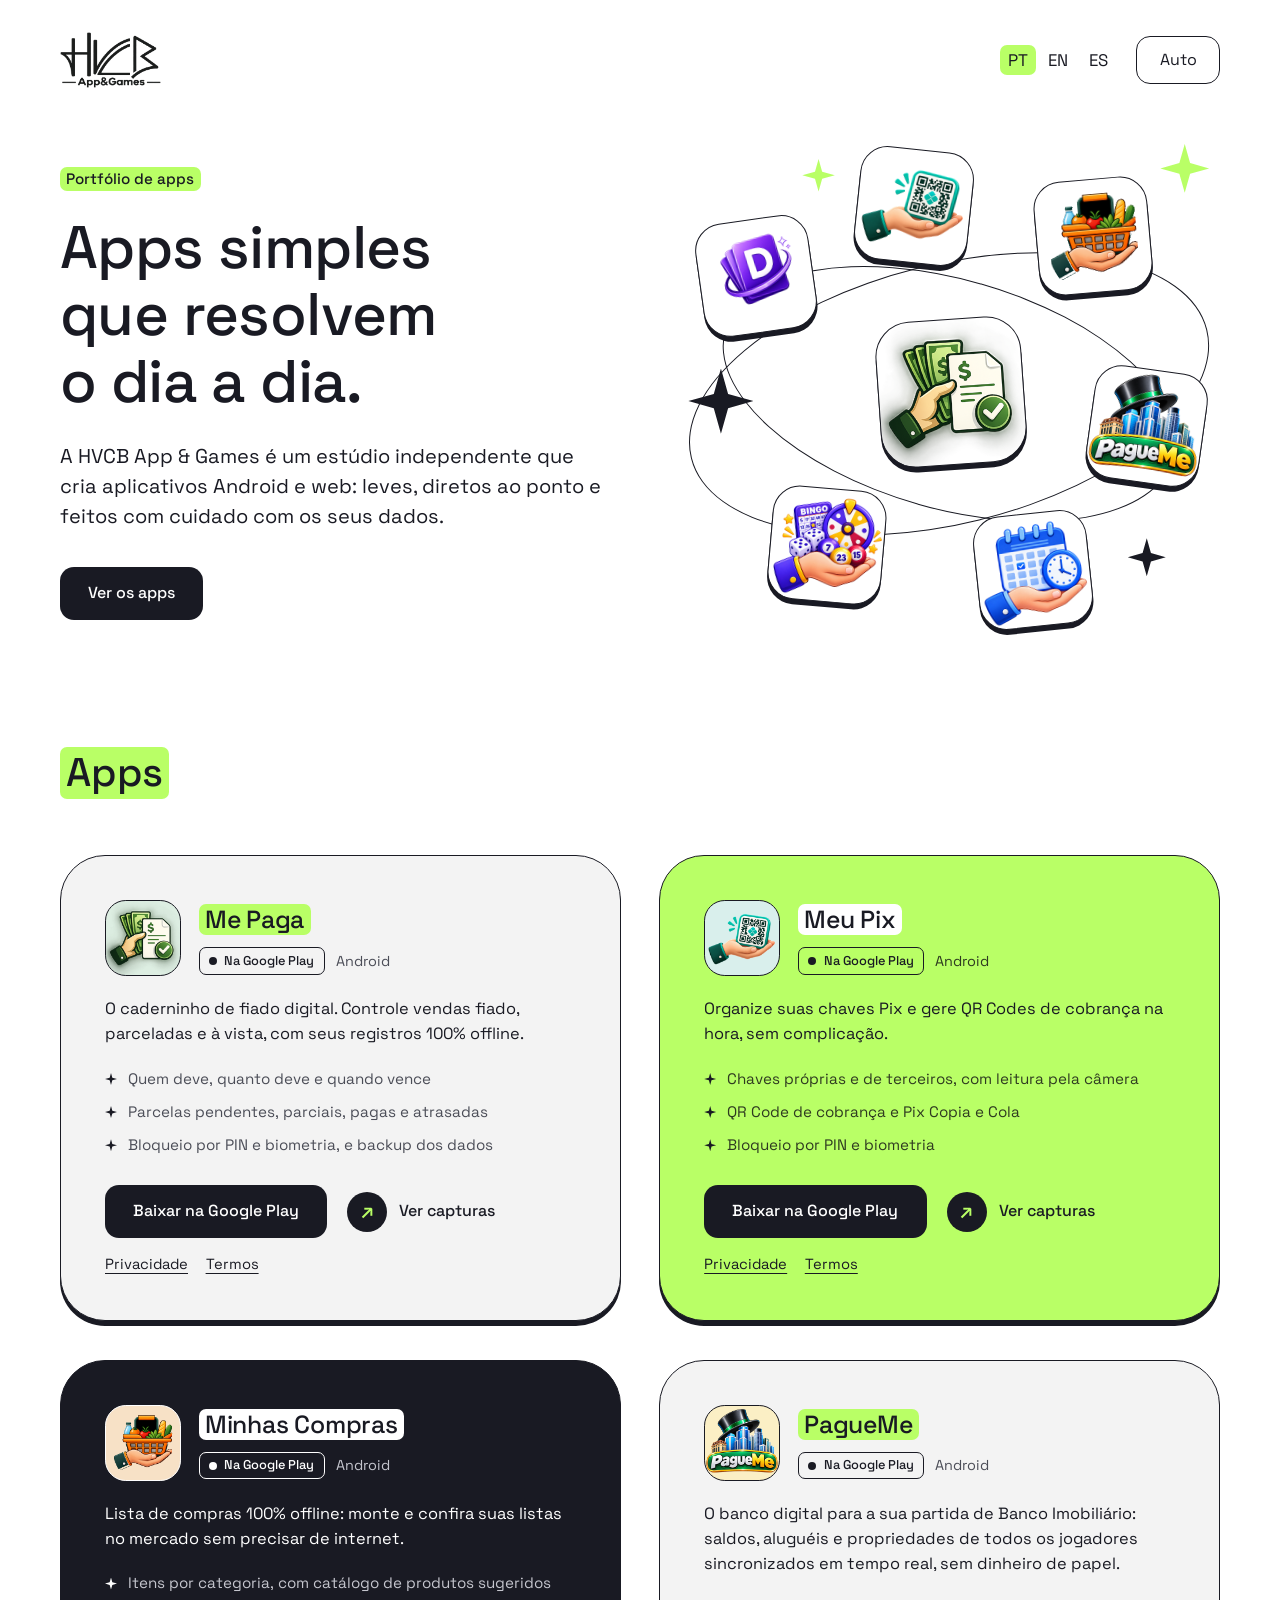
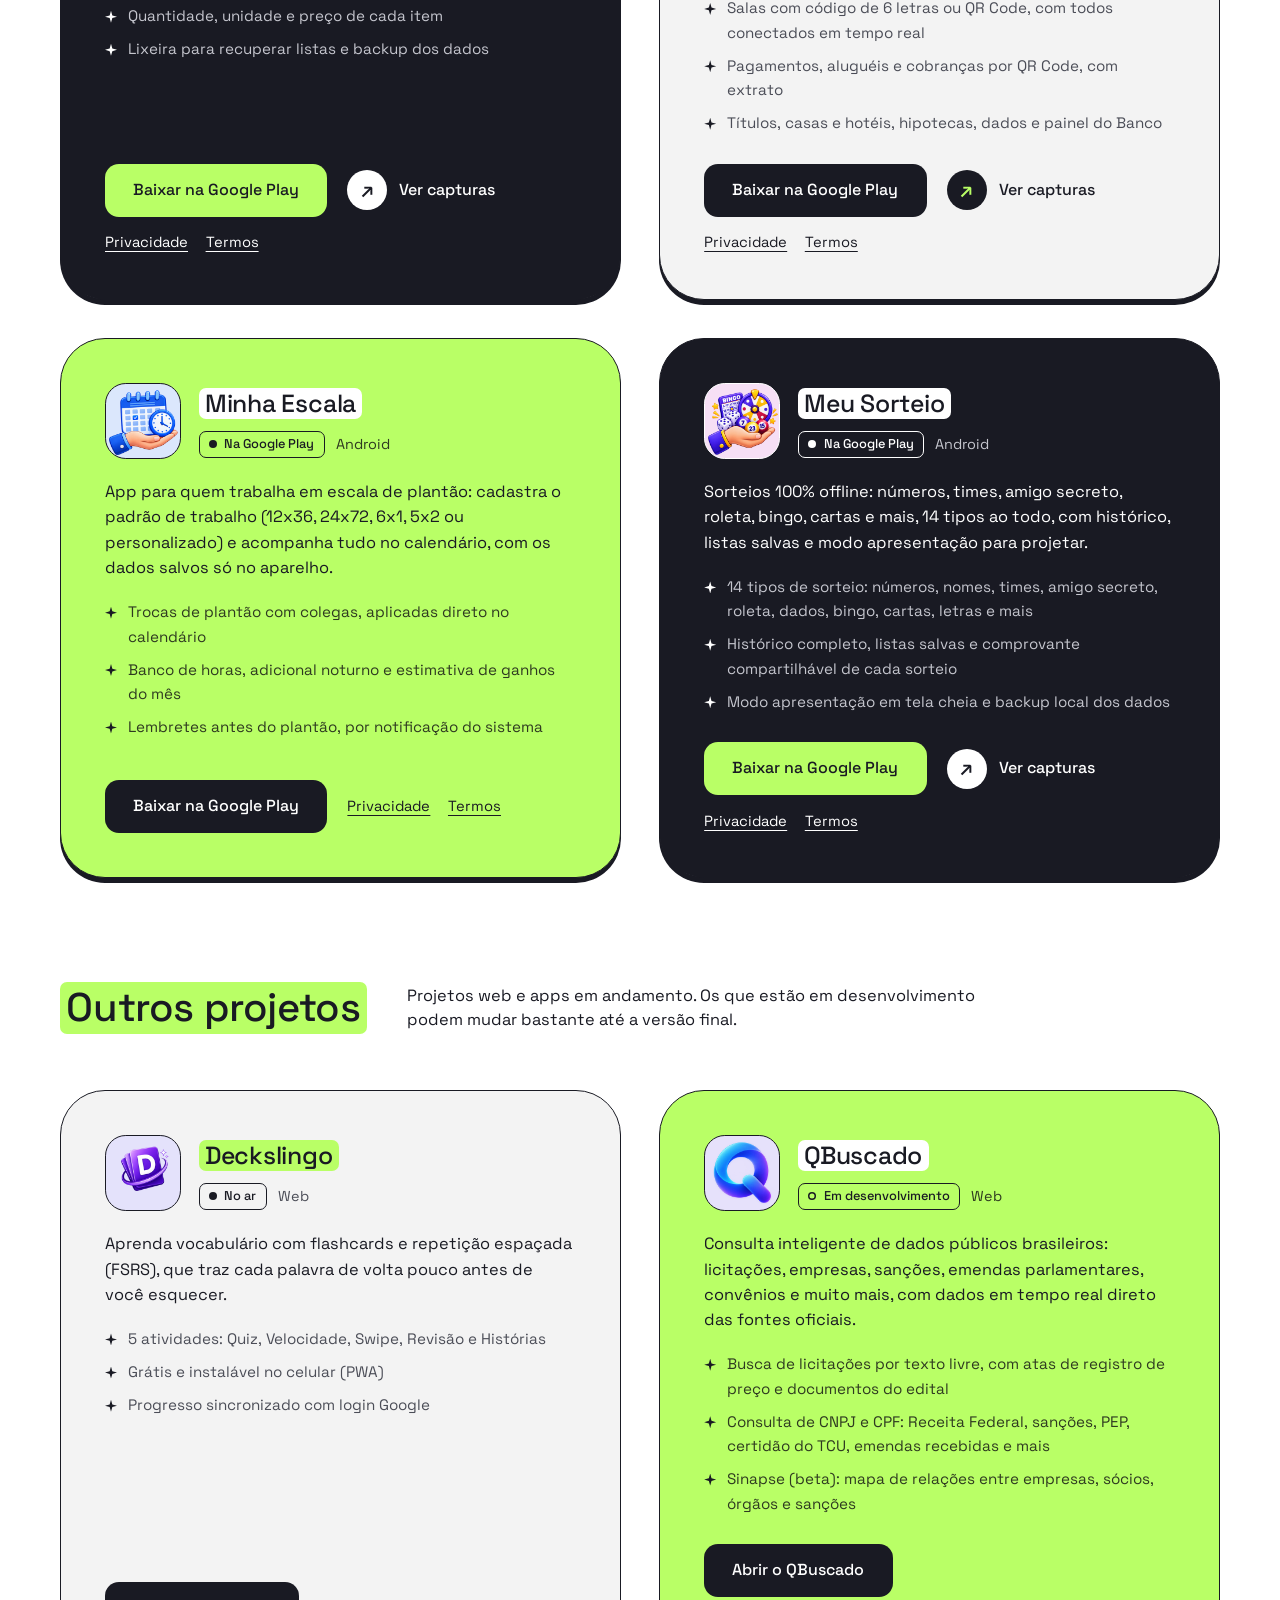
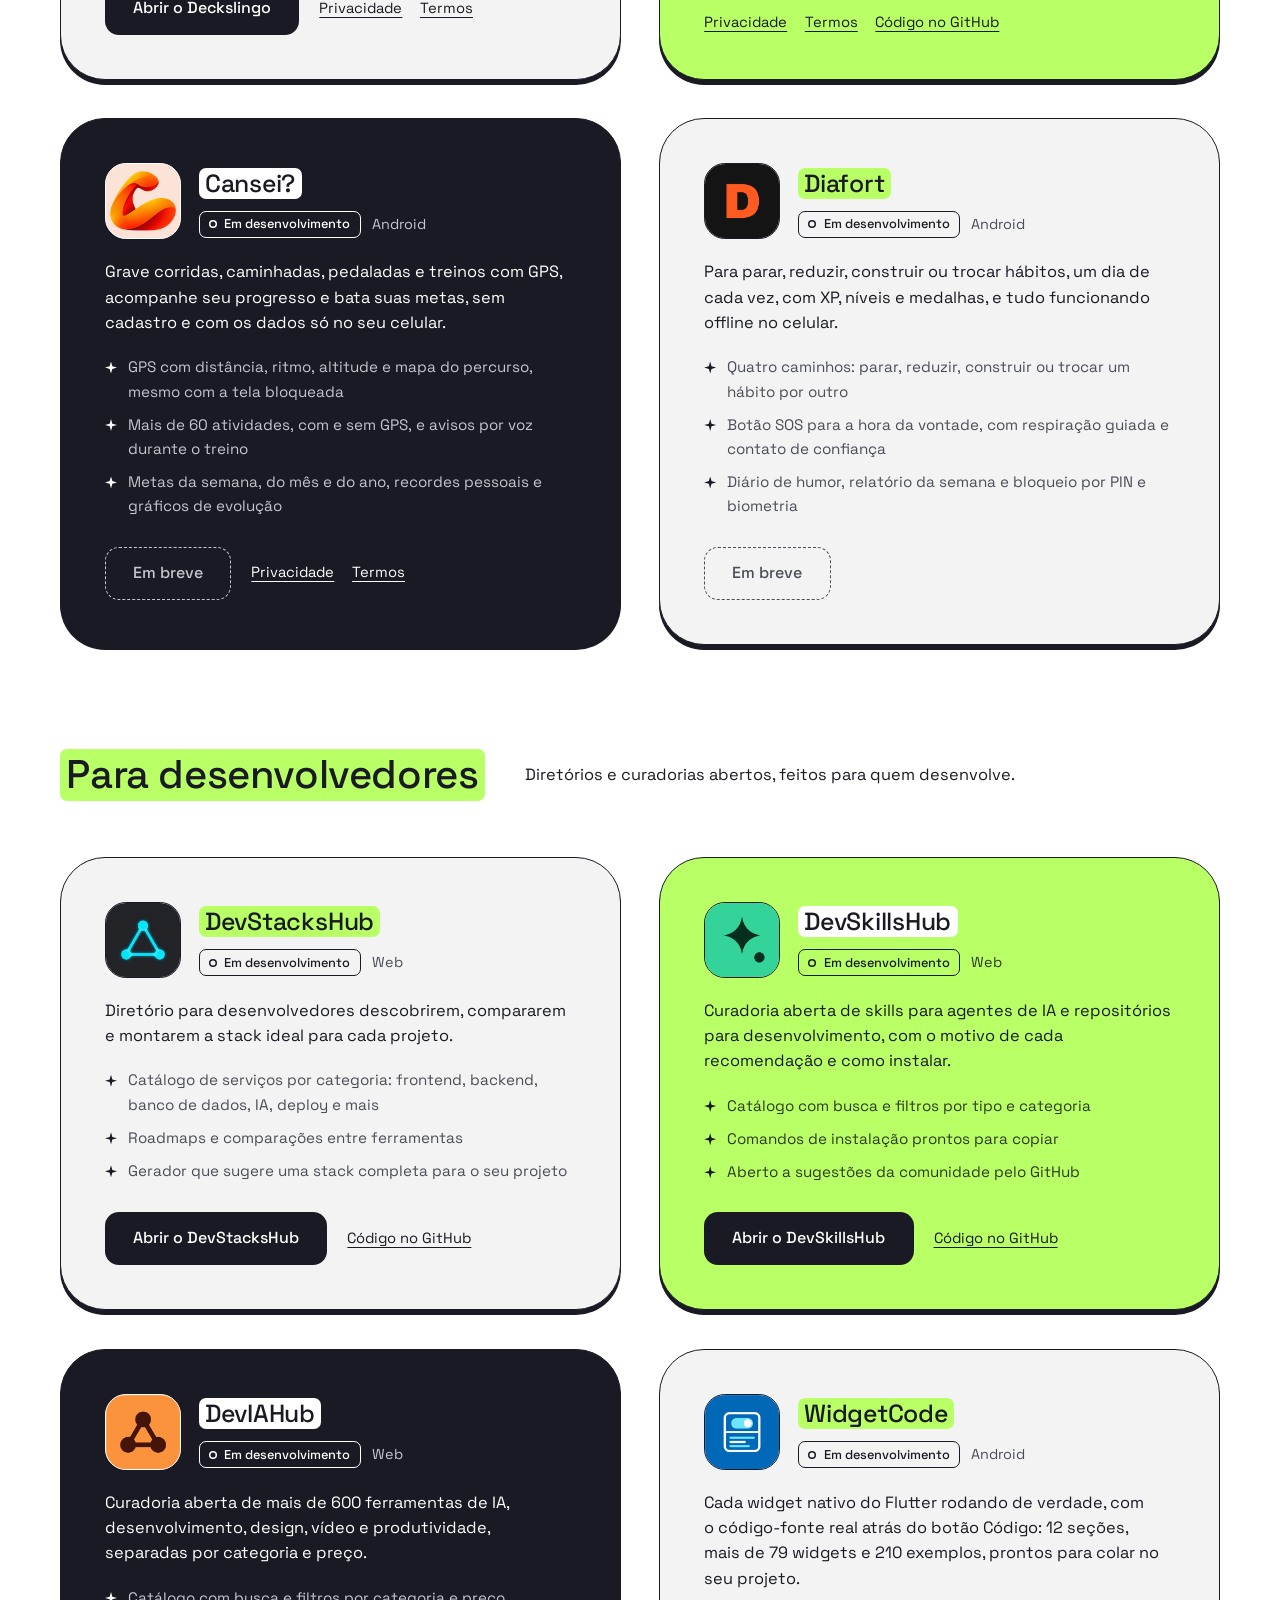
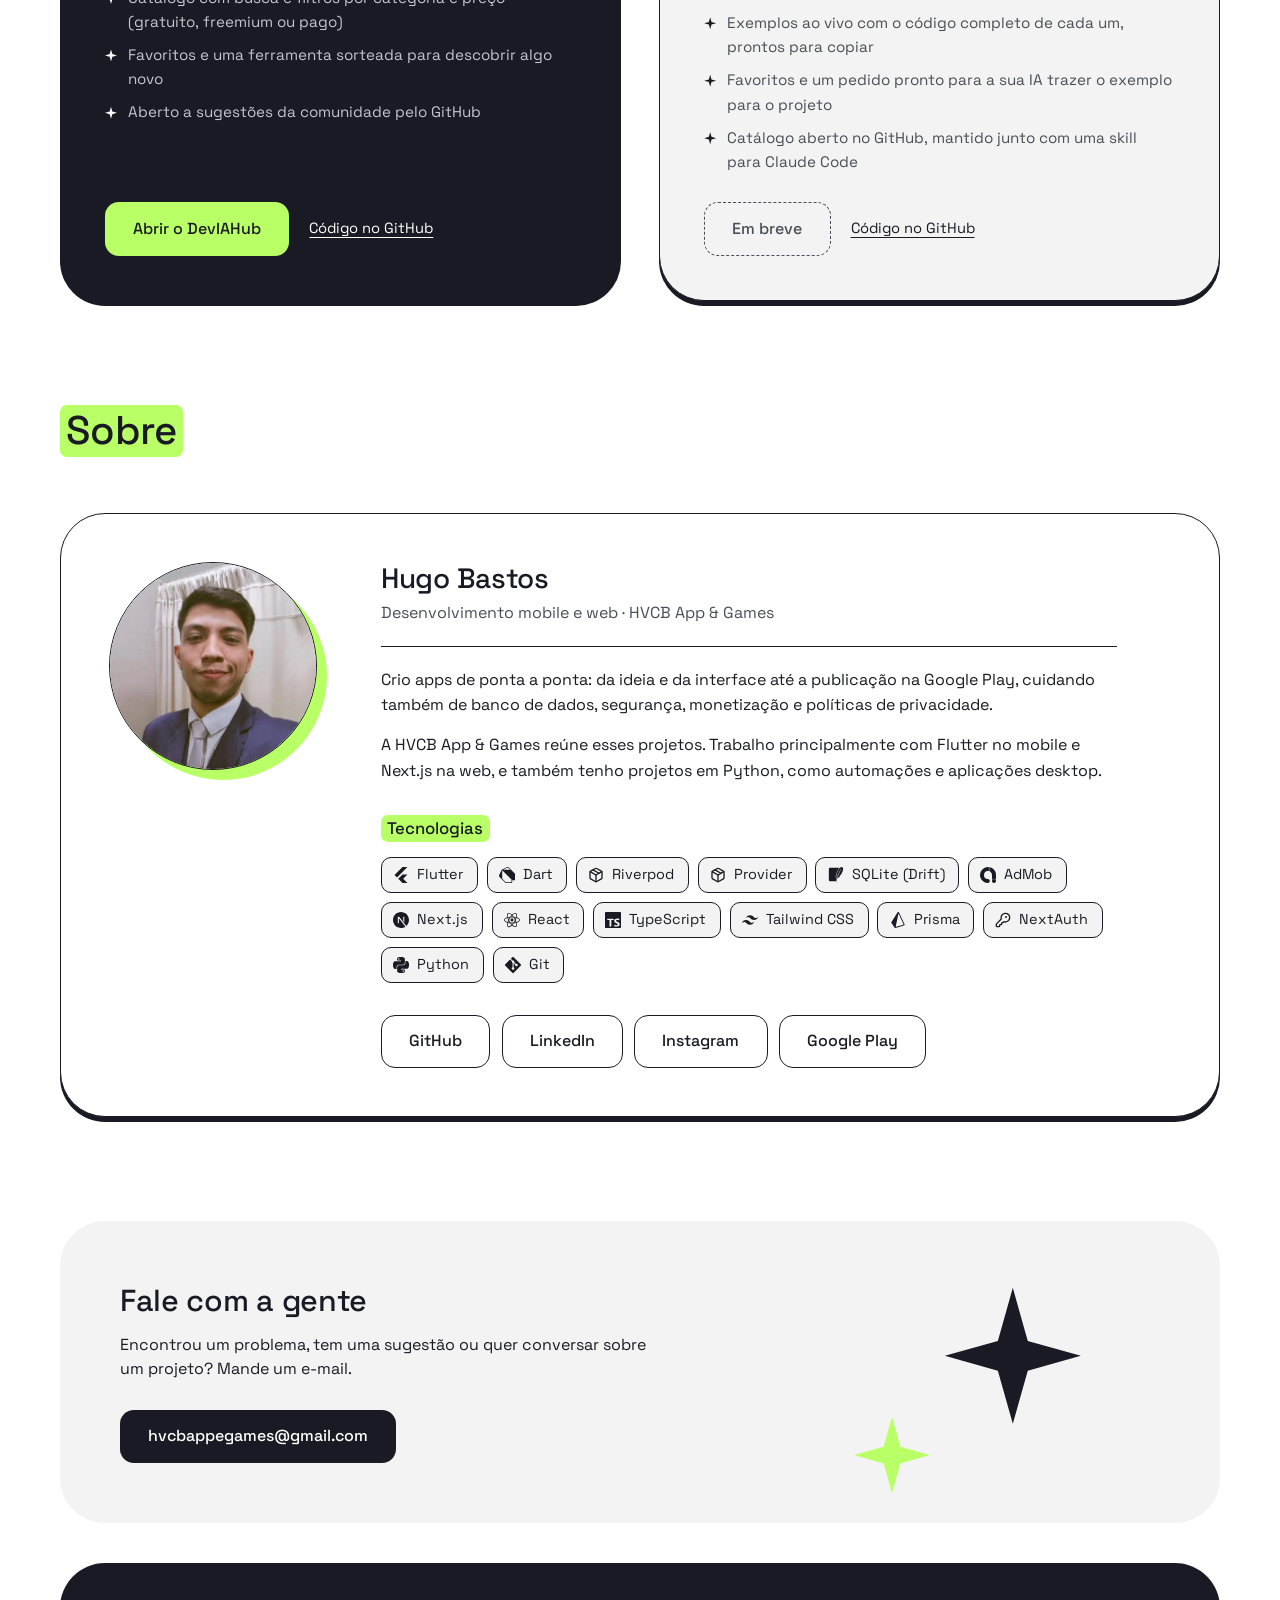
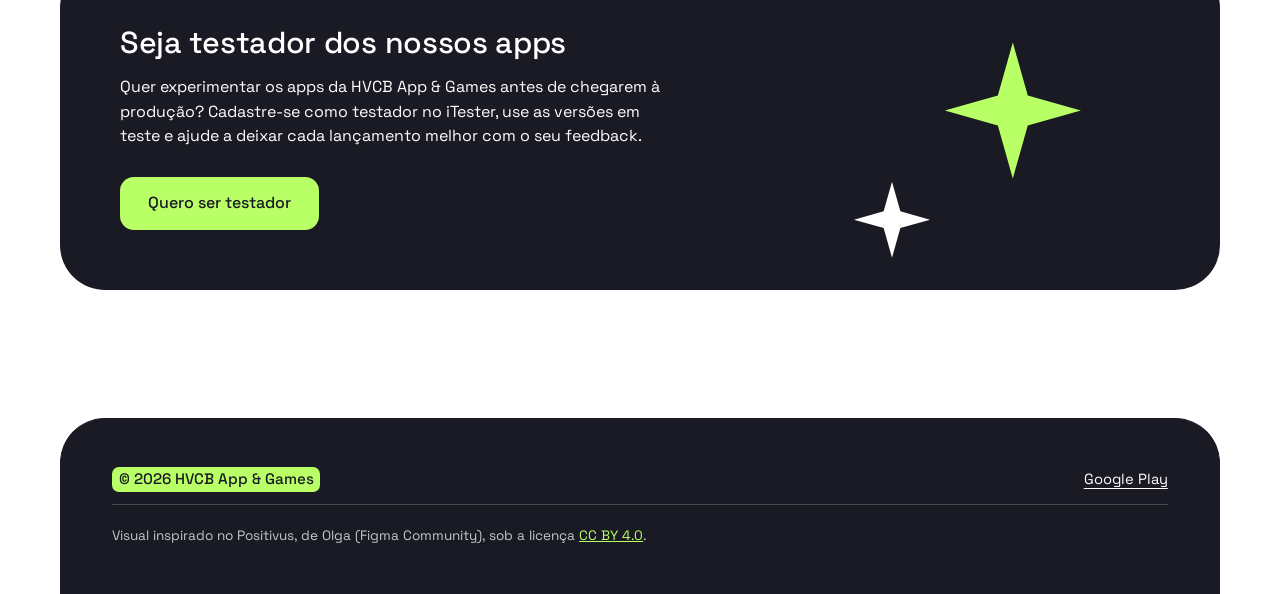
==== commit 9efa3d44: "fix: correct spacing in "HVCB App & Games" across multiple files" ====
--- a/index.html
+++ b/index.html
@@ -3,8 +3,8 @@
 <head>
 <meta charset="utf-8">
 <meta name="viewport" content="width=device-width, initial-scale=1">
-<title>HVCB App&amp;Games — Apps para o dia a dia</title>
-<meta name="description" content="Portfólio da HVCB App&amp;Games: Me Paga, Meu Pix, Minhas Compras, PagueMe, Minha Escala, Meu Sorteio e Deckslingo. Apps Android e web leves, diretos ao ponto e feitos com cuidado com os seus dados.">
+<title>HVCB App &amp; Games — Apps para o dia a dia</title>
+<meta name="description" content="Portfólio da HVCB App &amp; Games: Me Paga, Meu Pix, Minhas Compras, PagueMe, Minha Escala, Meu Sorteio e Deckslingo. Apps Android e web leves, diretos ao ponto e feitos com cuidado com os seus dados.">
 <meta name="color-scheme" content="light dark">
 <script>try{var t=localStorage.getItem("tema");if(t==="light"||t==="dark")document.documentElement.setAttribute("data-theme",t);}catch(e){}</script>
 <meta name="theme-color" content="#FFFFFF" media="(prefers-color-scheme: light)">
@@ -15,7 +15,7 @@
 <link rel="alternate" hreflang="es" href="https://hugobastoss.github.io/hvcb-appgames/index-es.html">
 <link rel="alternate" hreflang="x-default" href="https://hugobastoss.github.io/hvcb-appgames/">
 <meta property="og:type" content="website">
-<meta property="og:title" content="HVCB App&amp;Games — Apps para o dia a dia">
+<meta property="og:title" content="HVCB App &amp; Games — Apps para o dia a dia">
 <meta property="og:description" content="Me Paga, Meu Pix, Minhas Compras, PagueMe, Minha Escala, Meu Sorteio e Deckslingo.">
 <meta property="og:url" content="https://hugobastoss.github.io/hvcb-appgames/">
 <meta property="og:image" content="https://hugobastoss.github.io/hvcb-appgames/assets/banner-largo-grafite.webp">
@@ -35,7 +35,7 @@
 <div class="container">
   <header class="topo">
     <a class="marca" href="index.html">
-      <img class="logo logo--claro" src="assets/logo-horizontal-grafite.webp" alt="HVCB App&amp;Games" width="1353" height="753" fetchpriority="high">
+      <img class="logo logo--claro" src="assets/logo-horizontal-grafite.webp" alt="HVCB App &amp; Games" width="1353" height="753" fetchpriority="high">
       <img class="logo logo--escuro" src="assets/logo-horizontal-branco.webp" alt="" aria-hidden="true" width="1353" height="753">
     </a>
     <div class="topo-acoes">
@@ -67,7 +67,7 @@
       </div>
       <p class="eyebrow">Portfólio de apps</p>
       <h1>Apps simples que resolvem o dia a dia.</h1>
-      <p class="lead">A HVCB App&amp;Games é um estúdio independente que cria aplicativos Android e web: leves, diretos ao ponto e feitos com cuidado com os seus dados.</p>
+      <p class="lead">A HVCB App &amp; Games é um estúdio independente que cria aplicativos Android e web: leves, diretos ao ponto e feitos com cuidado com os seus dados.</p>
       <div class="hero-acoes">
         <a class="botao botao--ink" href="#apps">Ver os apps</a>
       </div>
@@ -426,10 +426,10 @@
         <img class="sobre-foto" src="assets/hugo-bastos.webp" alt="Foto de Hugo Bastos" width="416" height="416" loading="lazy">
         <div>
           <p class="sobre-nome">Hugo Bastos</p>
-          <p class="sobre-papel">Desenvolvimento mobile e web · HVCB App&amp;Games</p>
+          <p class="sobre-papel">Desenvolvimento mobile e web · HVCB App &amp; Games</p>
           <div class="sobre-texto">
             <p>Crio apps de ponta a ponta: da ideia e da interface até a publicação na Google Play, cuidando também de banco de dados, segurança, monetização e políticas de privacidade.</p>
-            <p>A HVCB App&amp;Games reúne esses projetos. Trabalho principalmente com Flutter no mobile e Next.js na web, e também tenho projetos em Python, como automações e aplicações desktop.</p>
+            <p>A HVCB App &amp; Games reúne esses projetos. Trabalho principalmente com Flutter no mobile e Next.js na web, e também tenho projetos em Python, como automações e aplicações desktop.</p>
           </div>
 
           <h3>Tecnologias</h3>
@@ -454,7 +454,7 @@
             <a class="botao botao--contorno" href="https://github.com/hugobastoss" target="_blank" rel="noopener noreferrer">GitHub</a>
             <a class="botao botao--contorno" href="https://www.linkedin.com/in/ihugobastos/" target="_blank" rel="noopener noreferrer">LinkedIn</a>
             <a class="botao botao--contorno" href="https://www.instagram.com/ihugobastos" target="_blank" rel="noopener noreferrer">Instagram</a>
-            <a class="botao botao--contorno" href="https://play.google.com/store/apps/developer?id=HVCB+App%26Games" target="_blank" rel="noopener noreferrer">Google Play</a>
+            <a class="botao botao--contorno" href="https://play.google.com/store/apps/developer?id=HVCB+App+%26+Games" target="_blank" rel="noopener noreferrer">Google Play</a>
           </div>
         </div>
       </div>
@@ -474,7 +474,7 @@
       <div class="contato contato--escuro">
         <div>
           <h2 id="titulo-testadores">Seja testador dos nossos apps</h2>
-          <p>Quer experimentar os apps da HVCB App&amp;Games antes de chegarem à produção? Cadastre-se como testador no iTester, use as versões em teste e ajude a deixar cada lançamento melhor com o seu feedback.</p>
+          <p>Quer experimentar os apps da HVCB App &amp; Games antes de chegarem à produção? Cadastre-se como testador no iTester, use as versões em teste e ajude a deixar cada lançamento melhor com o seu feedback.</p>
         </div>
         <a class="botao botao--ink" href="https://itester.app/pt/user_profile/32" target="_blank" rel="noopener noreferrer">Quero ser testador</a>
       </div>
@@ -482,8 +482,8 @@
   </main>
 
   <footer class="rodape">
-    <span>© 2026 HVCB App&amp;Games</span>
-    <a class="link" href="https://play.google.com/store/apps/developer?id=HVCB+App%26Games" target="_blank" rel="noopener noreferrer">Google Play</a>
+    <span>© 2026 HVCB App &amp; Games</span>
+    <a class="link" href="https://play.google.com/store/apps/developer?id=HVCB+App+%26+Games" target="_blank" rel="noopener noreferrer">Google Play</a>
     <p class="rodape-credito">Visual inspirado no Positivus, de Olga (Figma Community), sob a licença <a href="https://creativecommons.org/licenses/by/4.0/deed.pt-br" target="_blank" rel="noopener noreferrer">CC BY 4.0</a>.</p>
   </footer>
 </div>
--- a/assets/styles.css
+++ b/assets/styles.css
@@ -1,5 +1,5 @@
 /* ==========================================================================
-   HVCB App&Games
+   HVCB App & Games
    Visual inspirado no Positivus (design de Olga, Figma Community, CC BY 4.0):
    verde-limão, quase-preto e cinza; cards com borda e "sombra sólida".
    ========================================================================== */
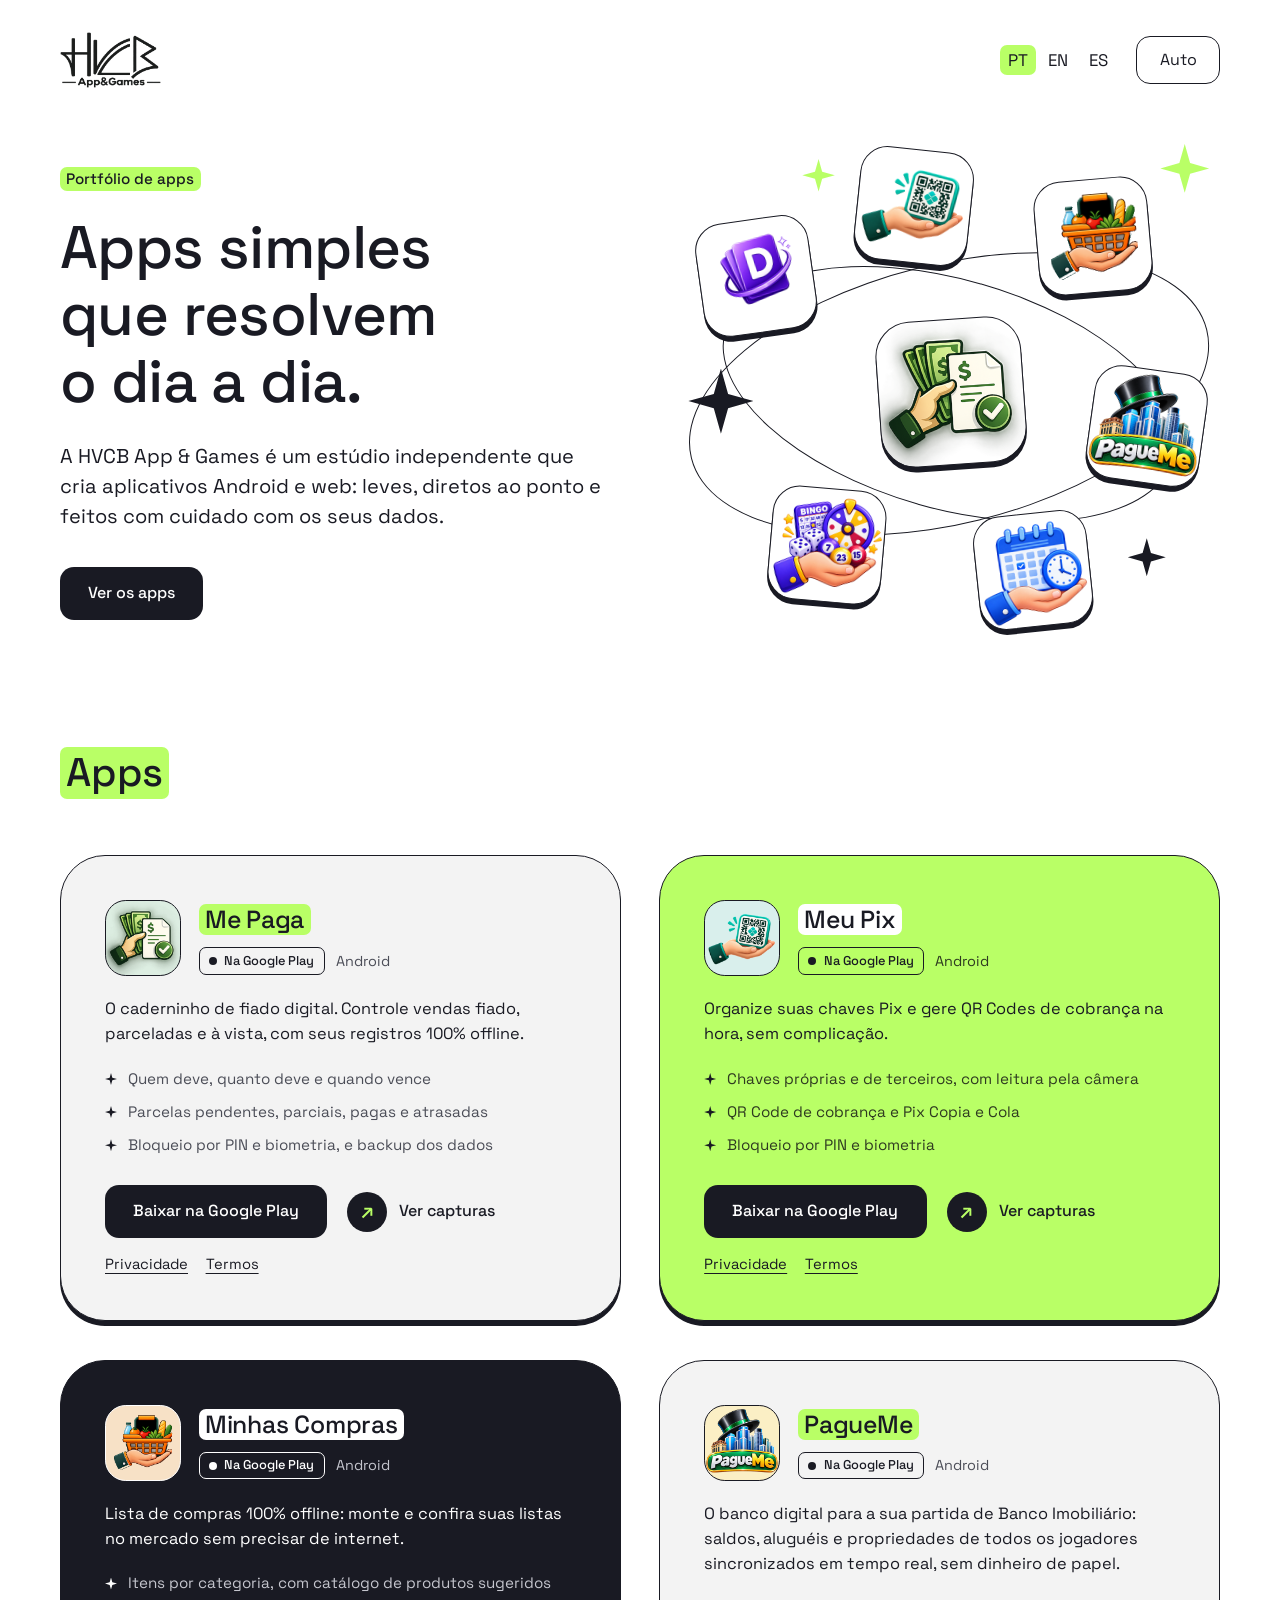
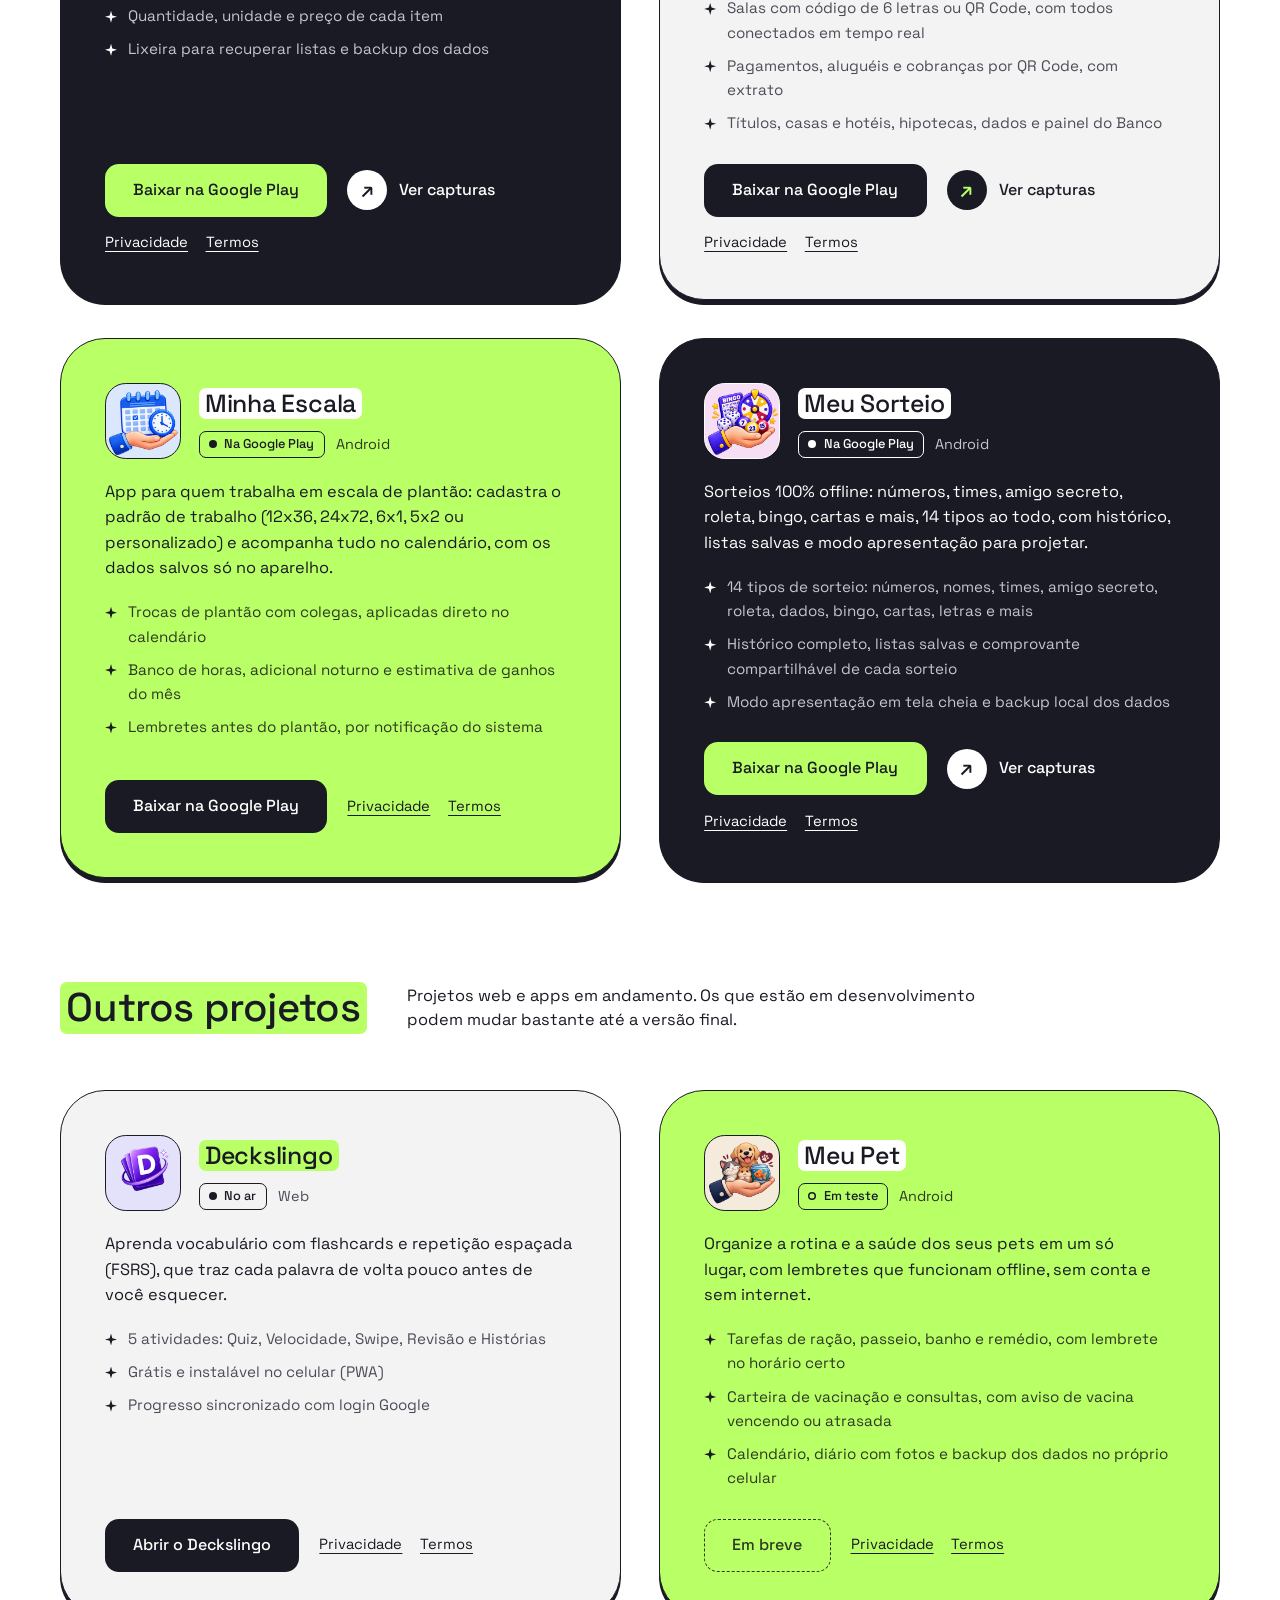
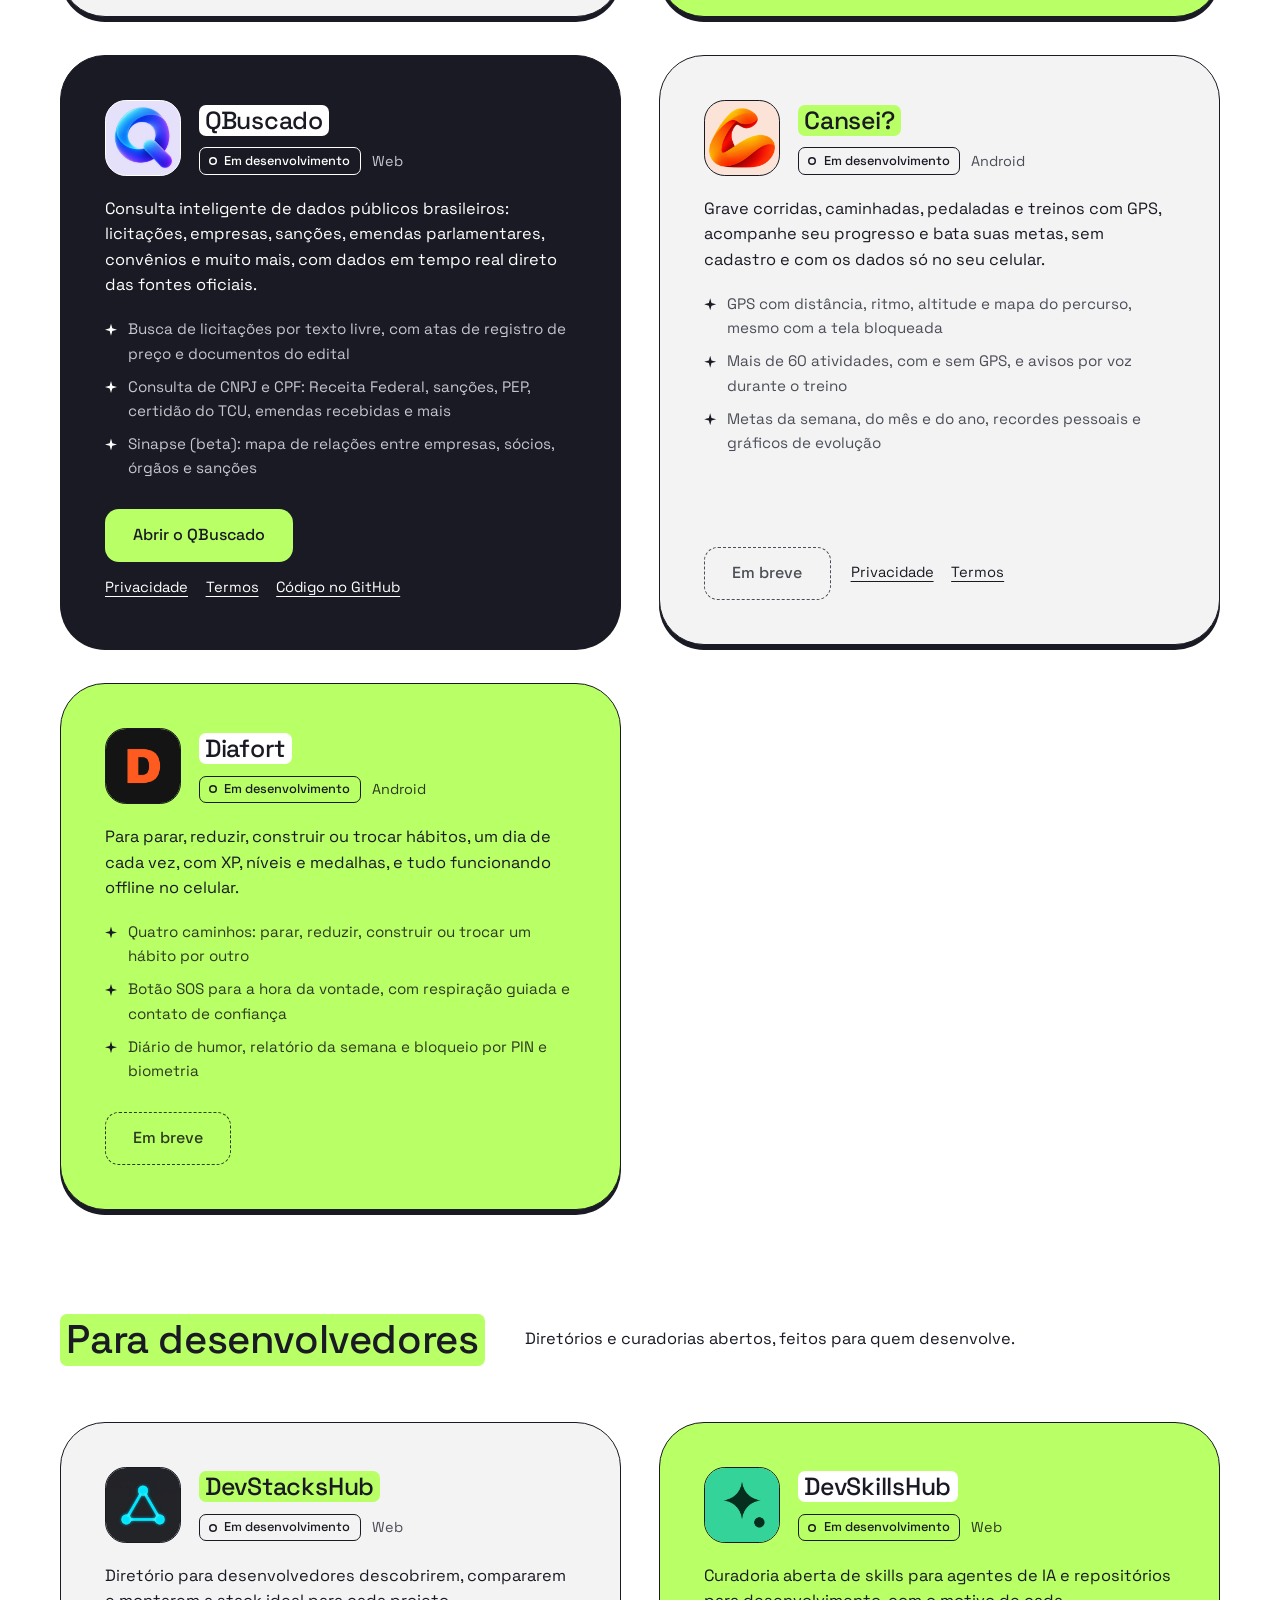
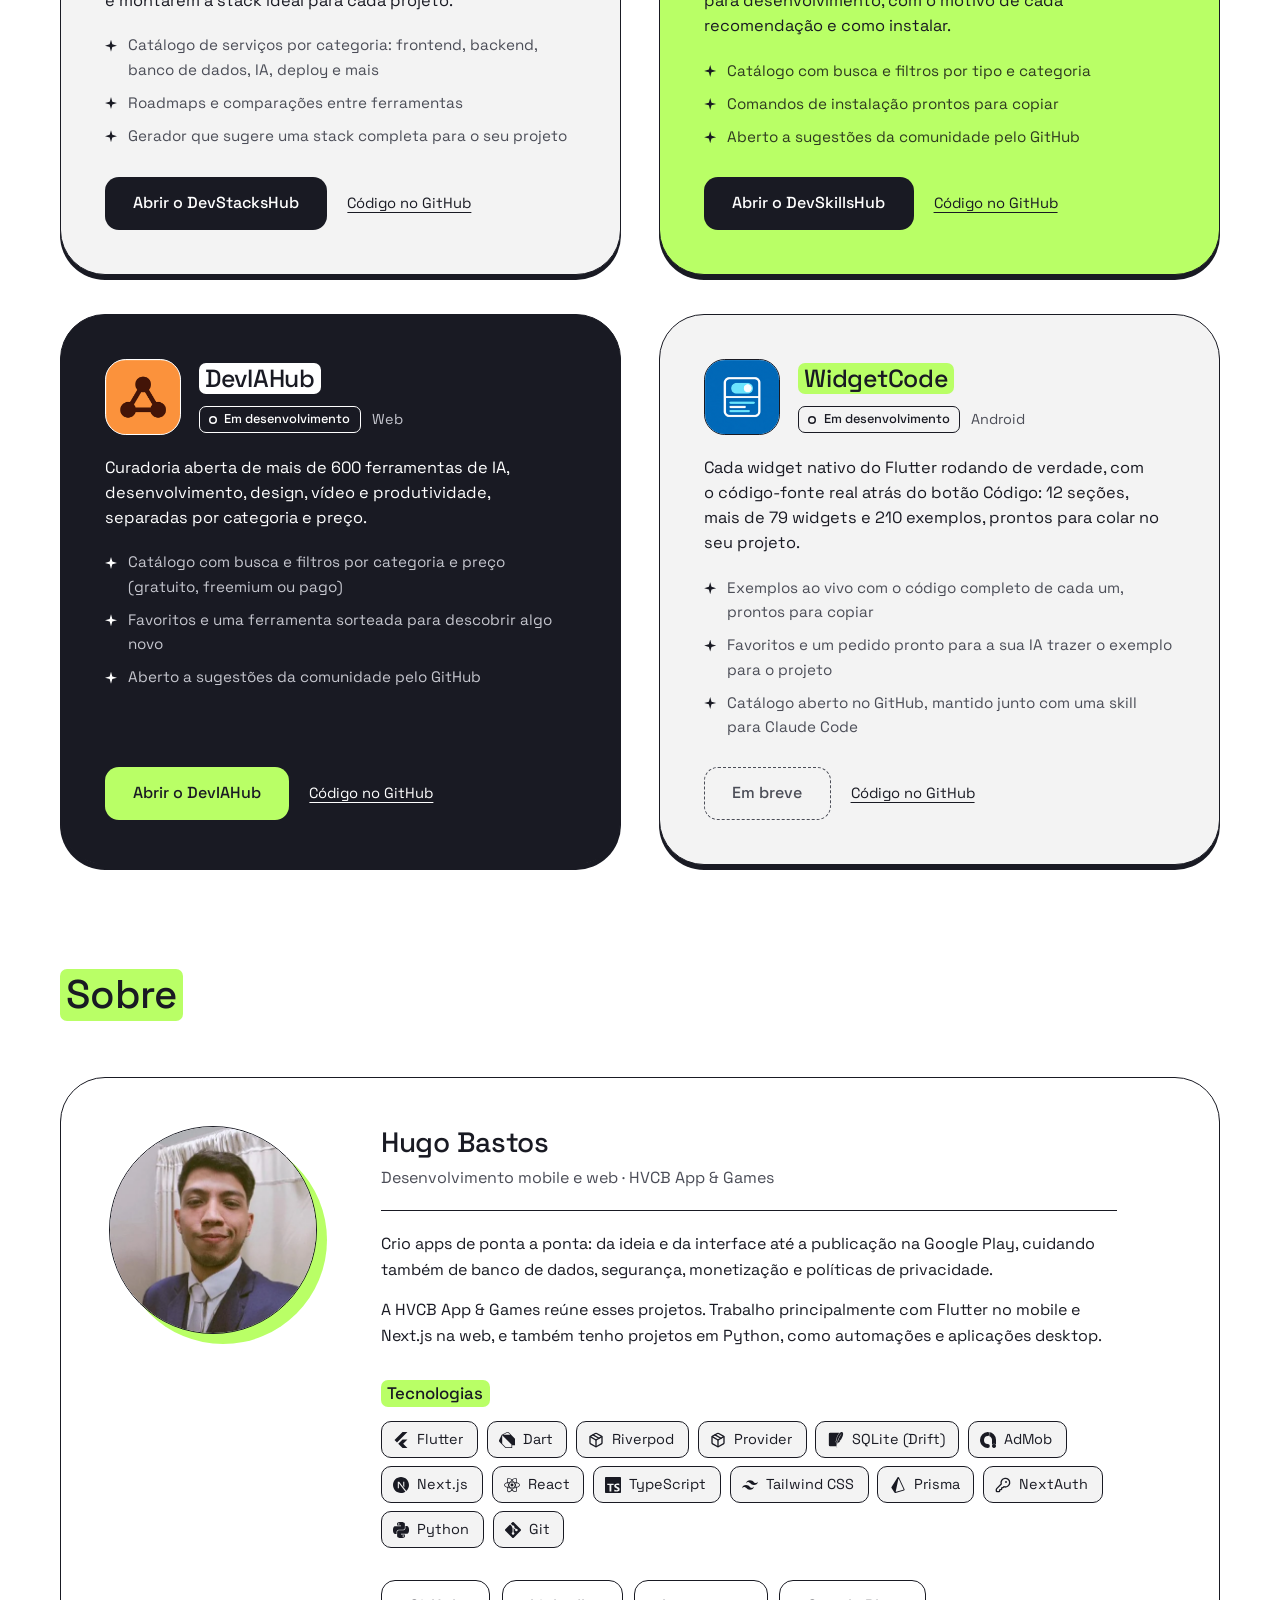
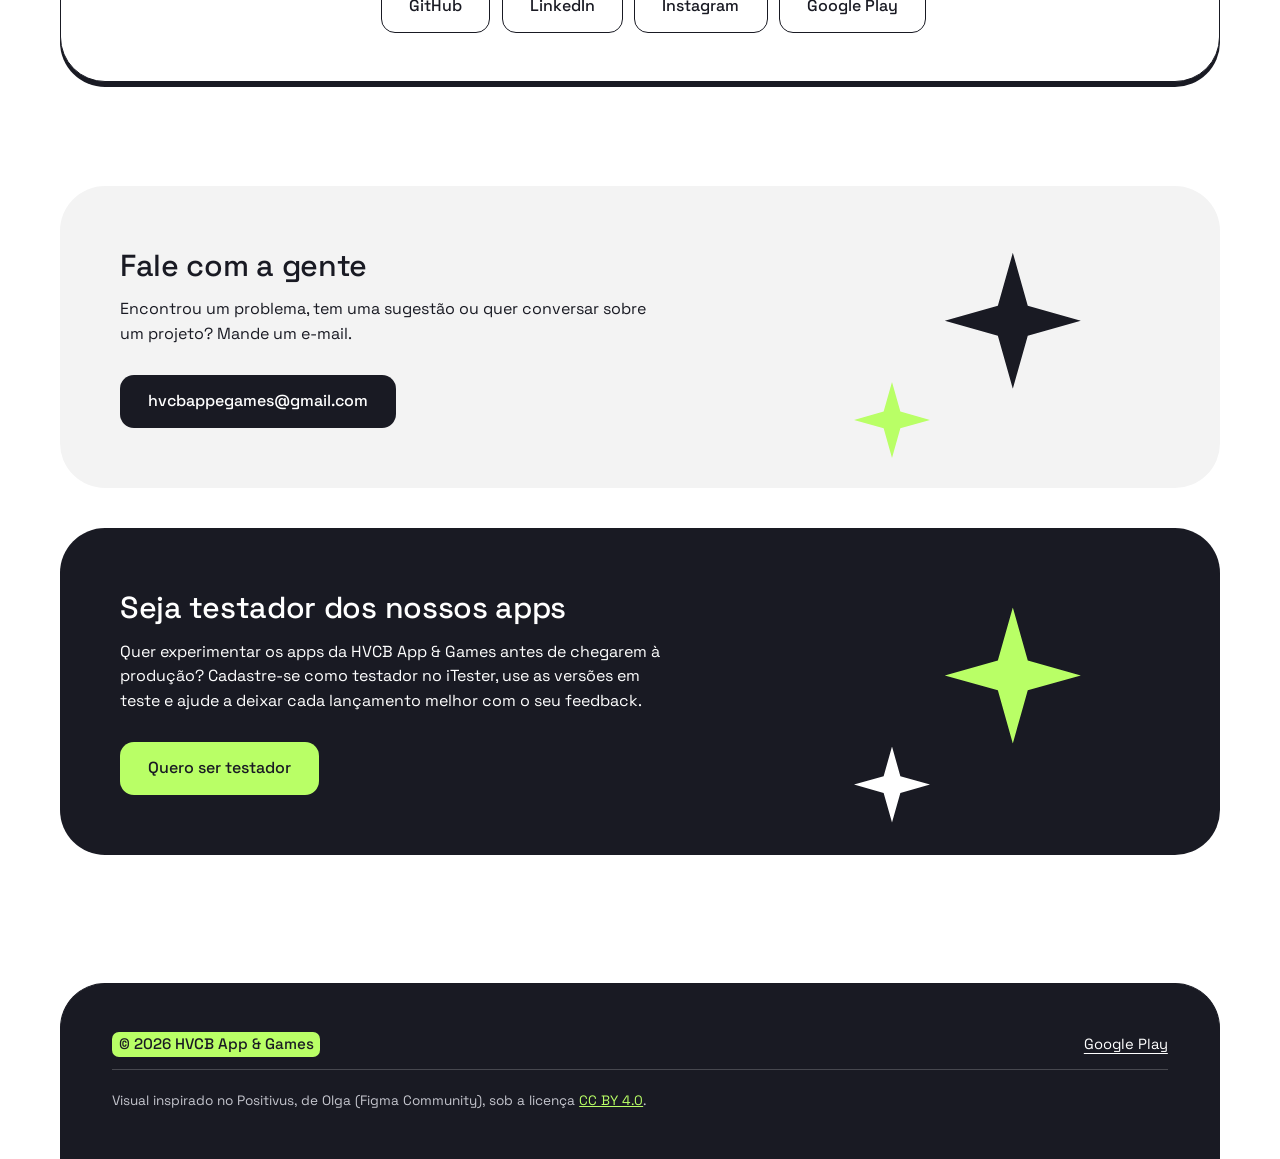
==== commit 212d7784: "feat: adiciona o Meu Pet (em teste) ao portfólio Card em "Outros projetos", logo após o Deckslingo, " ====
--- a/index.html
+++ b/index.html
@@ -253,6 +253,29 @@
           </div>
         </article>
 
+        <article class="app app--meupet">
+          <div class="app-topo">
+            <img class="app-icone" src="assets/icons/meupet.png" alt="" width="72" height="72" loading="lazy">
+            <div class="app-nome">
+              <h3 translate="no">Meu Pet</h3>
+              <p class="app-meta"><span class="status status--breve">Em teste</span><span>Android</span></p>
+            </div>
+          </div>
+          <p>Organize a rotina e a saúde dos seus pets em um só lugar, com lembretes que funcionam offline, sem conta e sem internet.</p>
+          <ul class="app-lista">
+            <li>Tarefas de ração, passeio, banho e remédio, com lembrete no horário certo</li>
+            <li>Carteira de vacinação e consultas, com aviso de vacina vencendo ou atrasada</li>
+            <li>Calendário, diário com fotos e backup dos dados no próprio celular</li>
+          </ul>
+          <div class="app-acoes">
+            <span class="botao botao--off">Em breve</span>
+            <span class="links-legais">
+              <a class="link" href="https://hugobastoss.github.io/app-pet-rotina-docs/politica-de-privacidade.html" target="_blank" rel="noopener noreferrer">Privacidade</a>
+              <a class="link" href="https://hugobastoss.github.io/app-pet-rotina-docs/termos-de-uso.html" target="_blank" rel="noopener noreferrer">Termos</a>
+            </span>
+          </div>
+        </article>
+
         <article class="app app--qbuscado">
           <div class="app-topo">
             <img class="app-icone" src="assets/icons/qbuscado.png" alt="" width="72" height="72" loading="lazy">
--- a/assets/styles.css
+++ b/assets/styles.css
@@ -368,6 +368,7 @@
 .app--meusorteio    { --accent: #A21CAF; --accent-soft: #F6DFF5; --on-accent: #FFFFFF; }
 .app--cansei        { --accent: #BA3207; --accent-soft: #FCE3D8; --on-accent: #FFFFFF; }
 .app--diafort       { --accent: #2A2926; --accent-soft: #ECEAE5; --on-accent: #FFFFFF; }
+.app--meupet        { --accent: #7B2B45; --accent-soft: #F4EBDC; --on-accent: #FFFFFF; }
 
 @media (prefers-color-scheme: dark) {
   :root:not([data-theme="light"]) .app--pagueme { --accent: #F5C542; --accent-soft: #33290F; --on-accent: #1F1805; }
@@ -378,6 +379,7 @@
   :root:not([data-theme="light"]) .app--meusorteio { --accent: #E879F9; --accent-soft: #3A1638; --on-accent: #230D21; }
   :root:not([data-theme="light"]) .app--cansei { --accent: #FF8A5C; --accent-soft: #3D1F14; --on-accent: #240E05; }
   :root:not([data-theme="light"]) .app--diafort { --accent: #ECEAE5; --accent-soft: #2A2926; --on-accent: #141414; }
+  :root:not([data-theme="light"]) .app--meupet { --accent: #E07A9A; --accent-soft: #3A1E29; --on-accent: #1F0A12; }
   :root:not([data-theme="light"]) .app--devstackshub { --accent: #22D3EE; --accent-soft: #10303A; --on-accent: #06222A; }
   :root:not([data-theme="light"]) .app--devskillshub { --accent: #34D399; --accent-soft: #0F2E24; --on-accent: #052E1F; }
   :root:not([data-theme="light"]) .app--mepaga { --accent: #5BC08A; --accent-soft: #1E3226; --on-accent: #0E1A13; }
@@ -394,6 +396,7 @@
 :root[data-theme="dark"] .app--meusorteio { --accent: #E879F9; --accent-soft: #3A1638; --on-accent: #230D21; }
 :root[data-theme="dark"] .app--cansei { --accent: #FF8A5C; --accent-soft: #3D1F14; --on-accent: #240E05; }
 :root[data-theme="dark"] .app--diafort { --accent: #ECEAE5; --accent-soft: #2A2926; --on-accent: #141414; }
+:root[data-theme="dark"] .app--meupet { --accent: #E07A9A; --accent-soft: #3A1E29; --on-accent: #1F0A12; }
 :root[data-theme="dark"] .app--devstackshub { --accent: #22D3EE; --accent-soft: #10303A; --on-accent: #06222A; }
 :root[data-theme="dark"] .app--devskillshub { --accent: #34D399; --accent-soft: #0F2E24; --on-accent: #052E1F; }
 :root[data-theme="dark"] .app--mepaga { --accent: #5BC08A; --accent-soft: #1E3226; --on-accent: #0E1A13; }
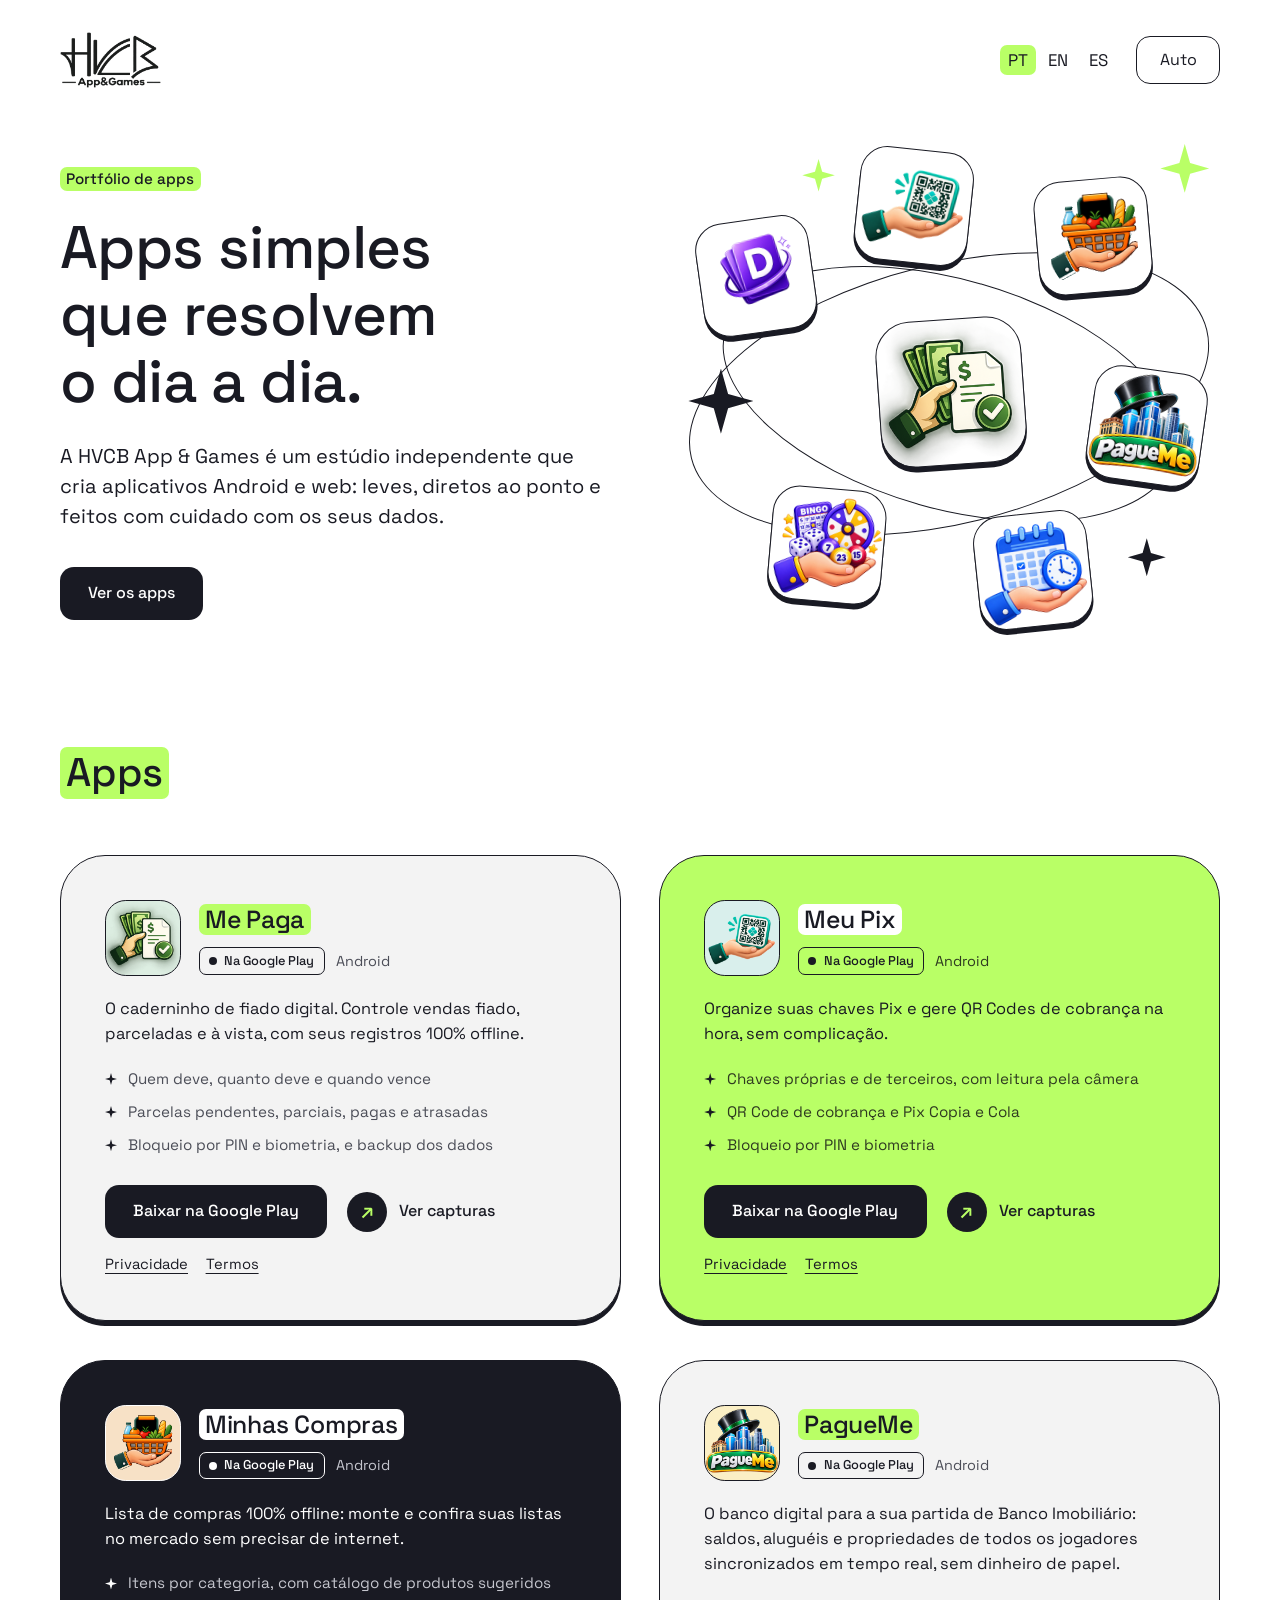
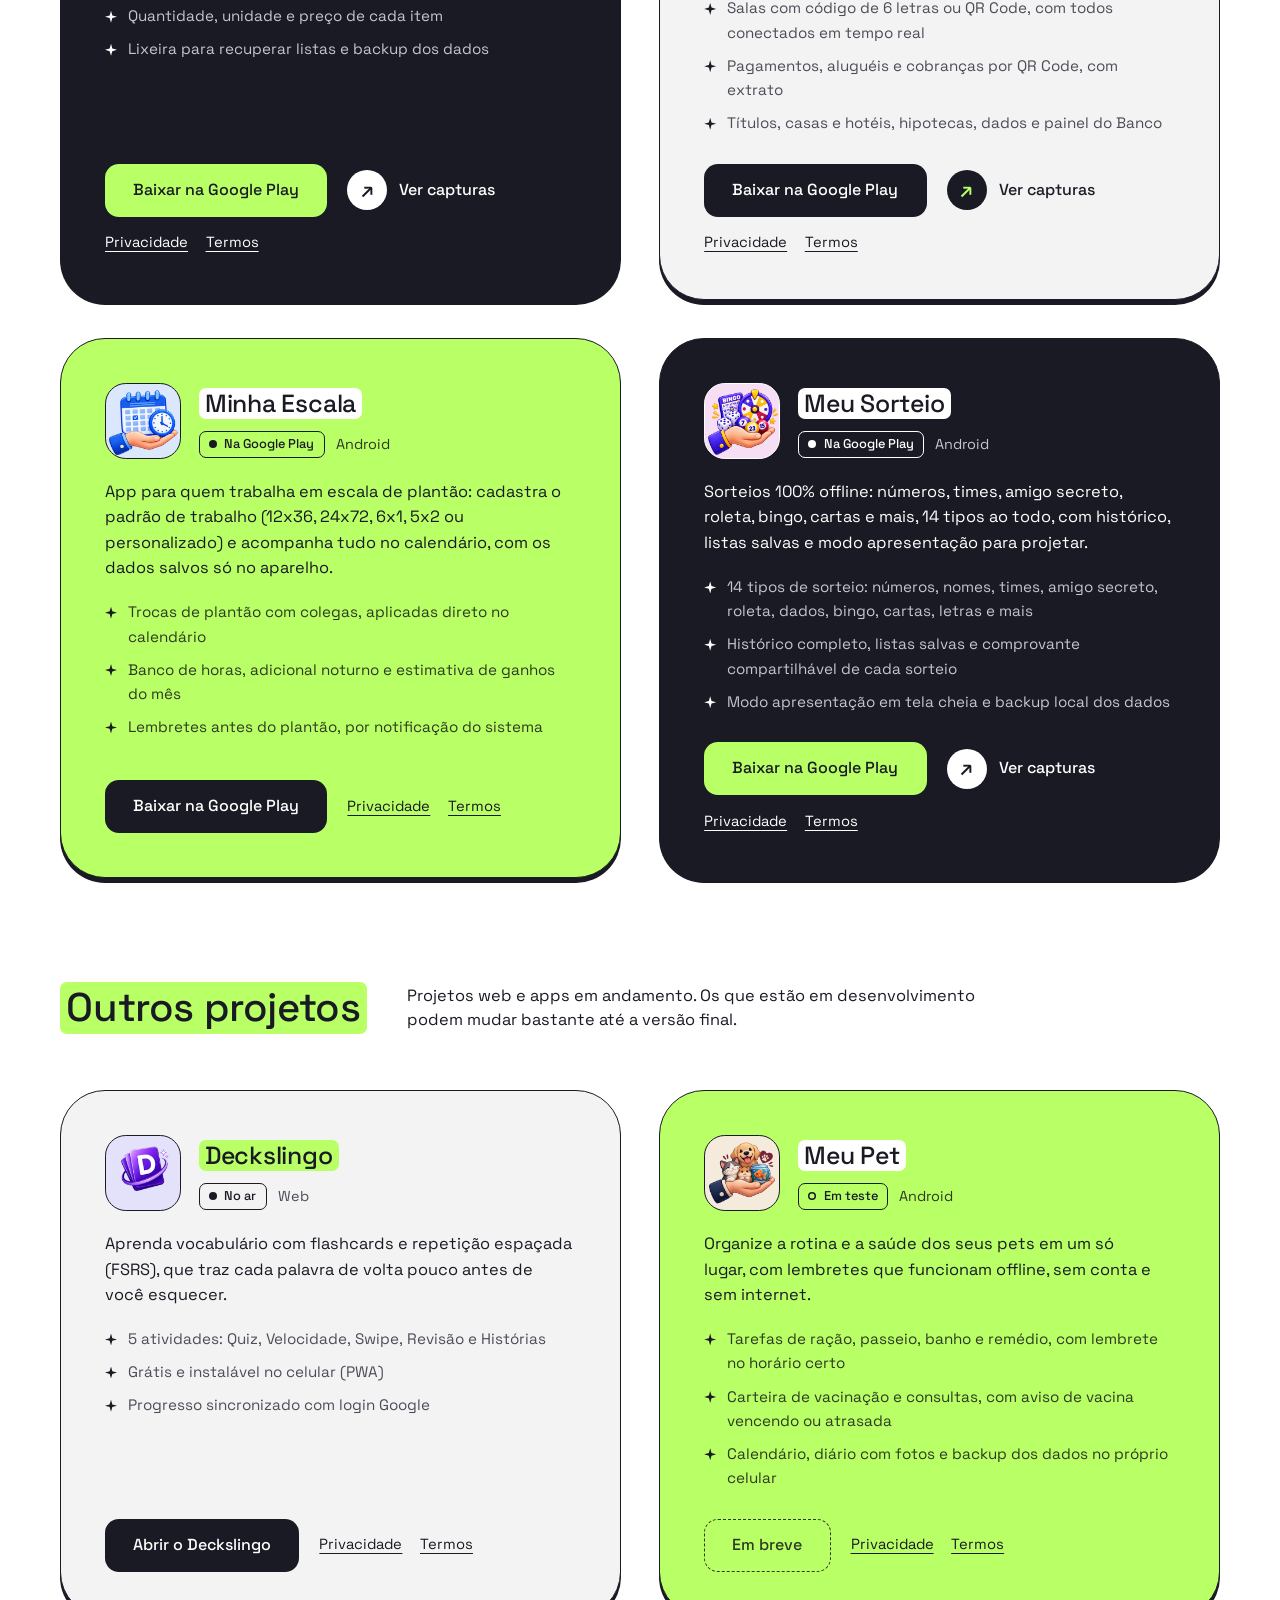
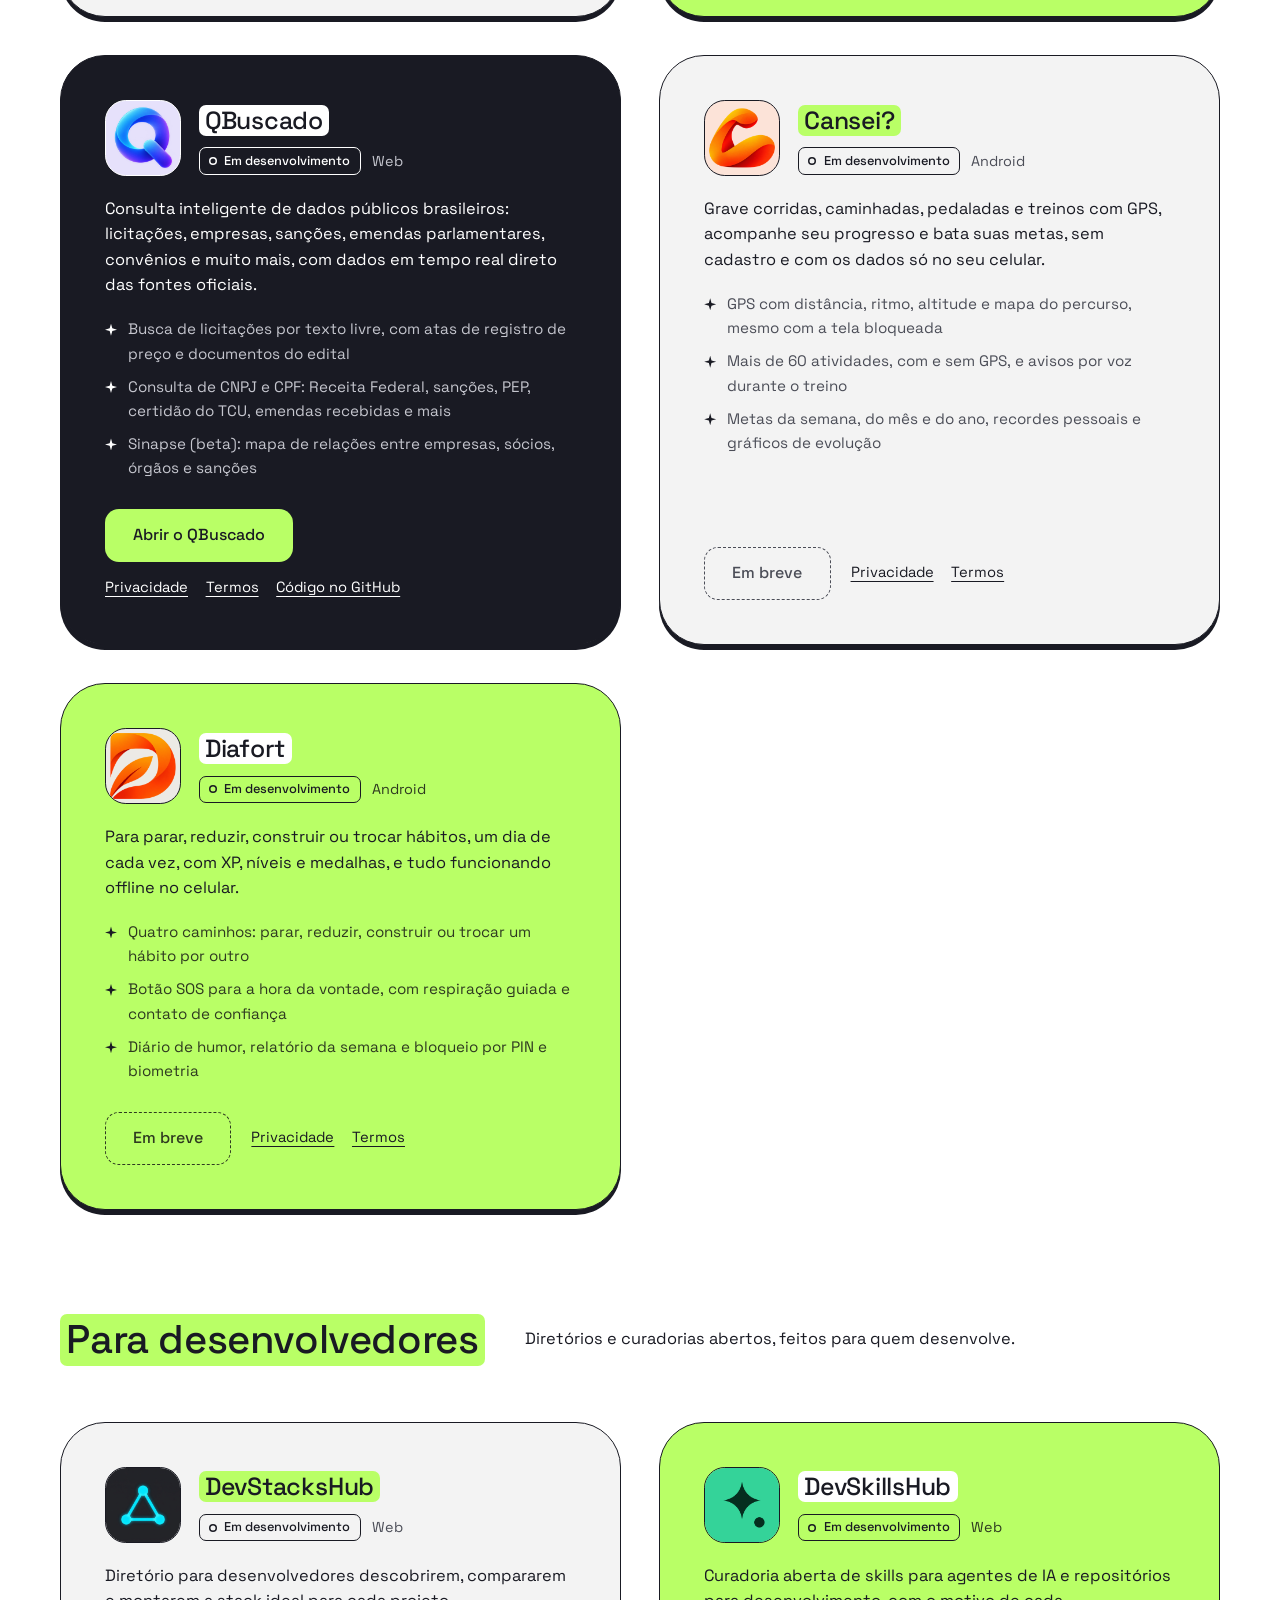
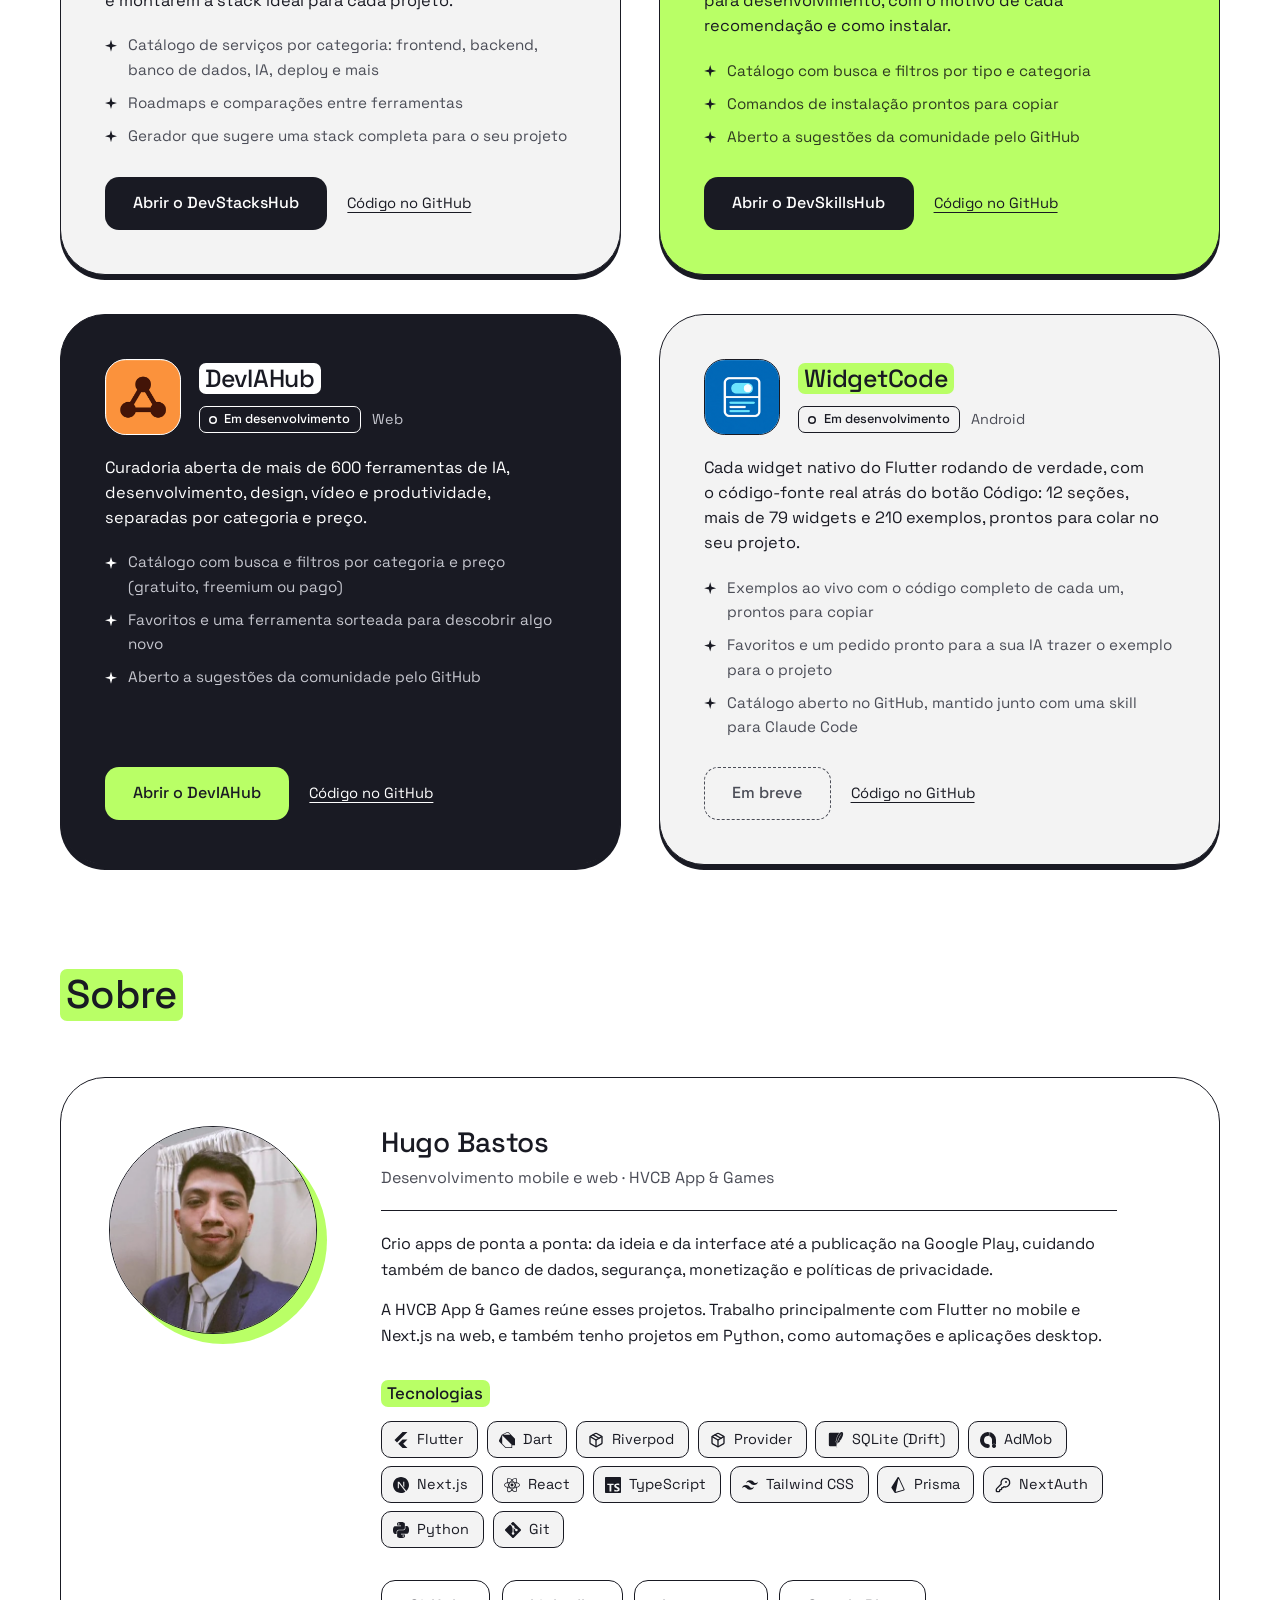
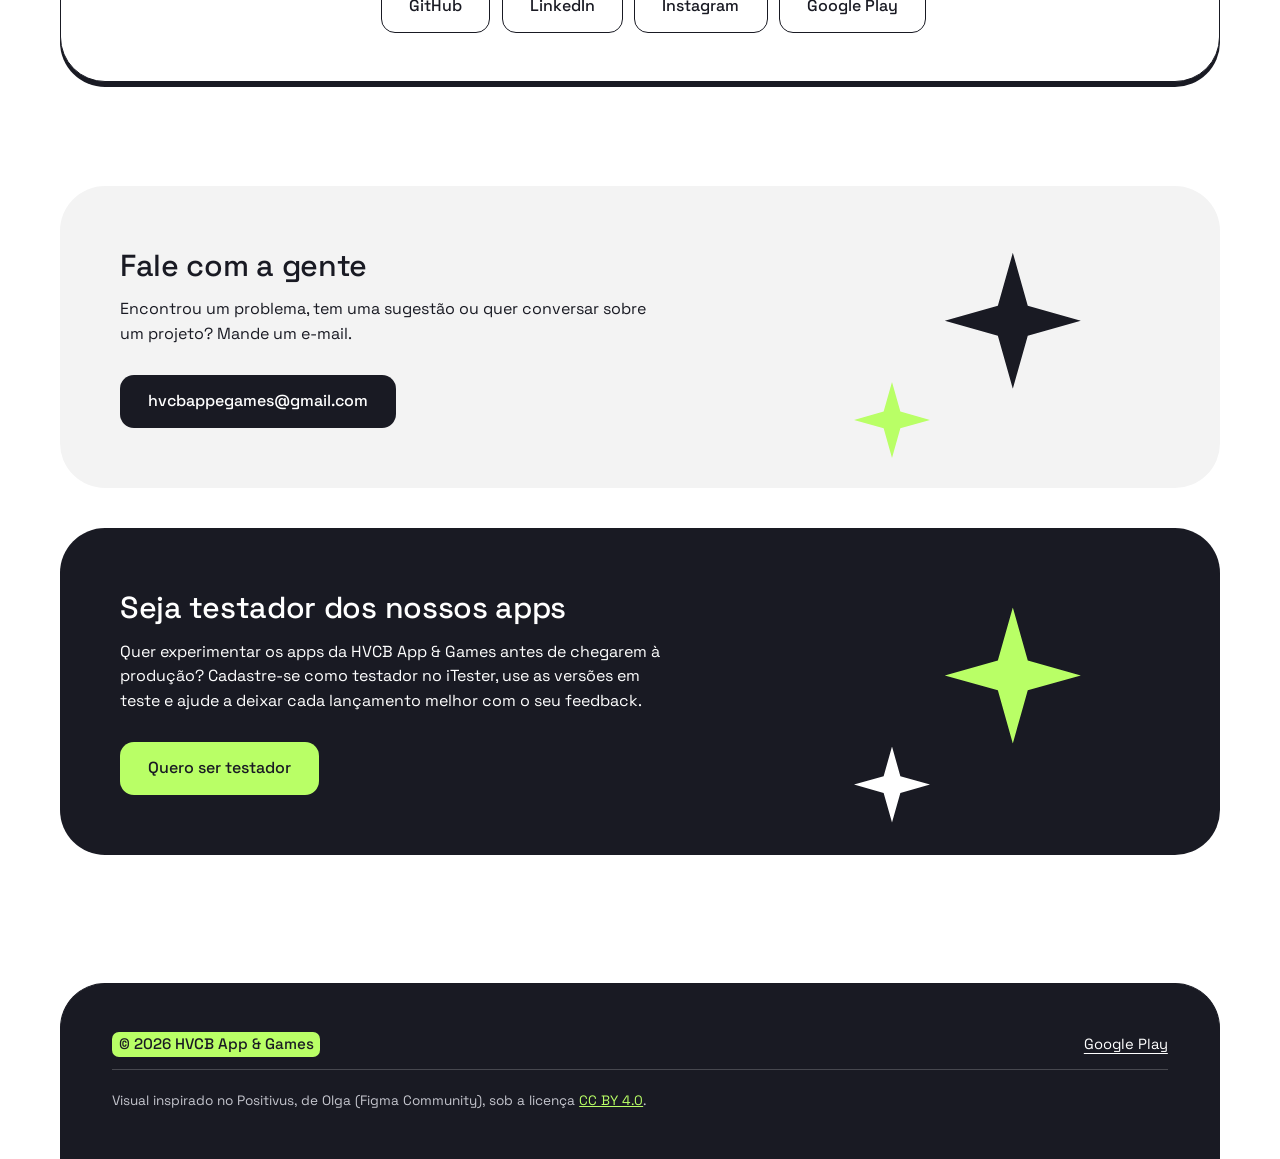
==== commit a3619fe4: "feat: atualiza ícone e links legais do Diafort no portfólio Usa o logo novo do app (icone_limpo.png)" ====
--- a/index.html
+++ b/index.html
@@ -339,6 +339,10 @@
           </ul>
           <div class="app-acoes">
             <span class="botao botao--off">Em breve</span>
+            <span class="links-legais">
+              <a class="link" href="https://hugobastoss.github.io/app-diafort-docs/politica-de-privacidade.html" target="_blank" rel="noopener noreferrer">Privacidade</a>
+              <a class="link" href="https://hugobastoss.github.io/app-diafort-docs/termos-de-uso.html" target="_blank" rel="noopener noreferrer">Termos</a>
+            </span>
           </div>
         </article>
 
